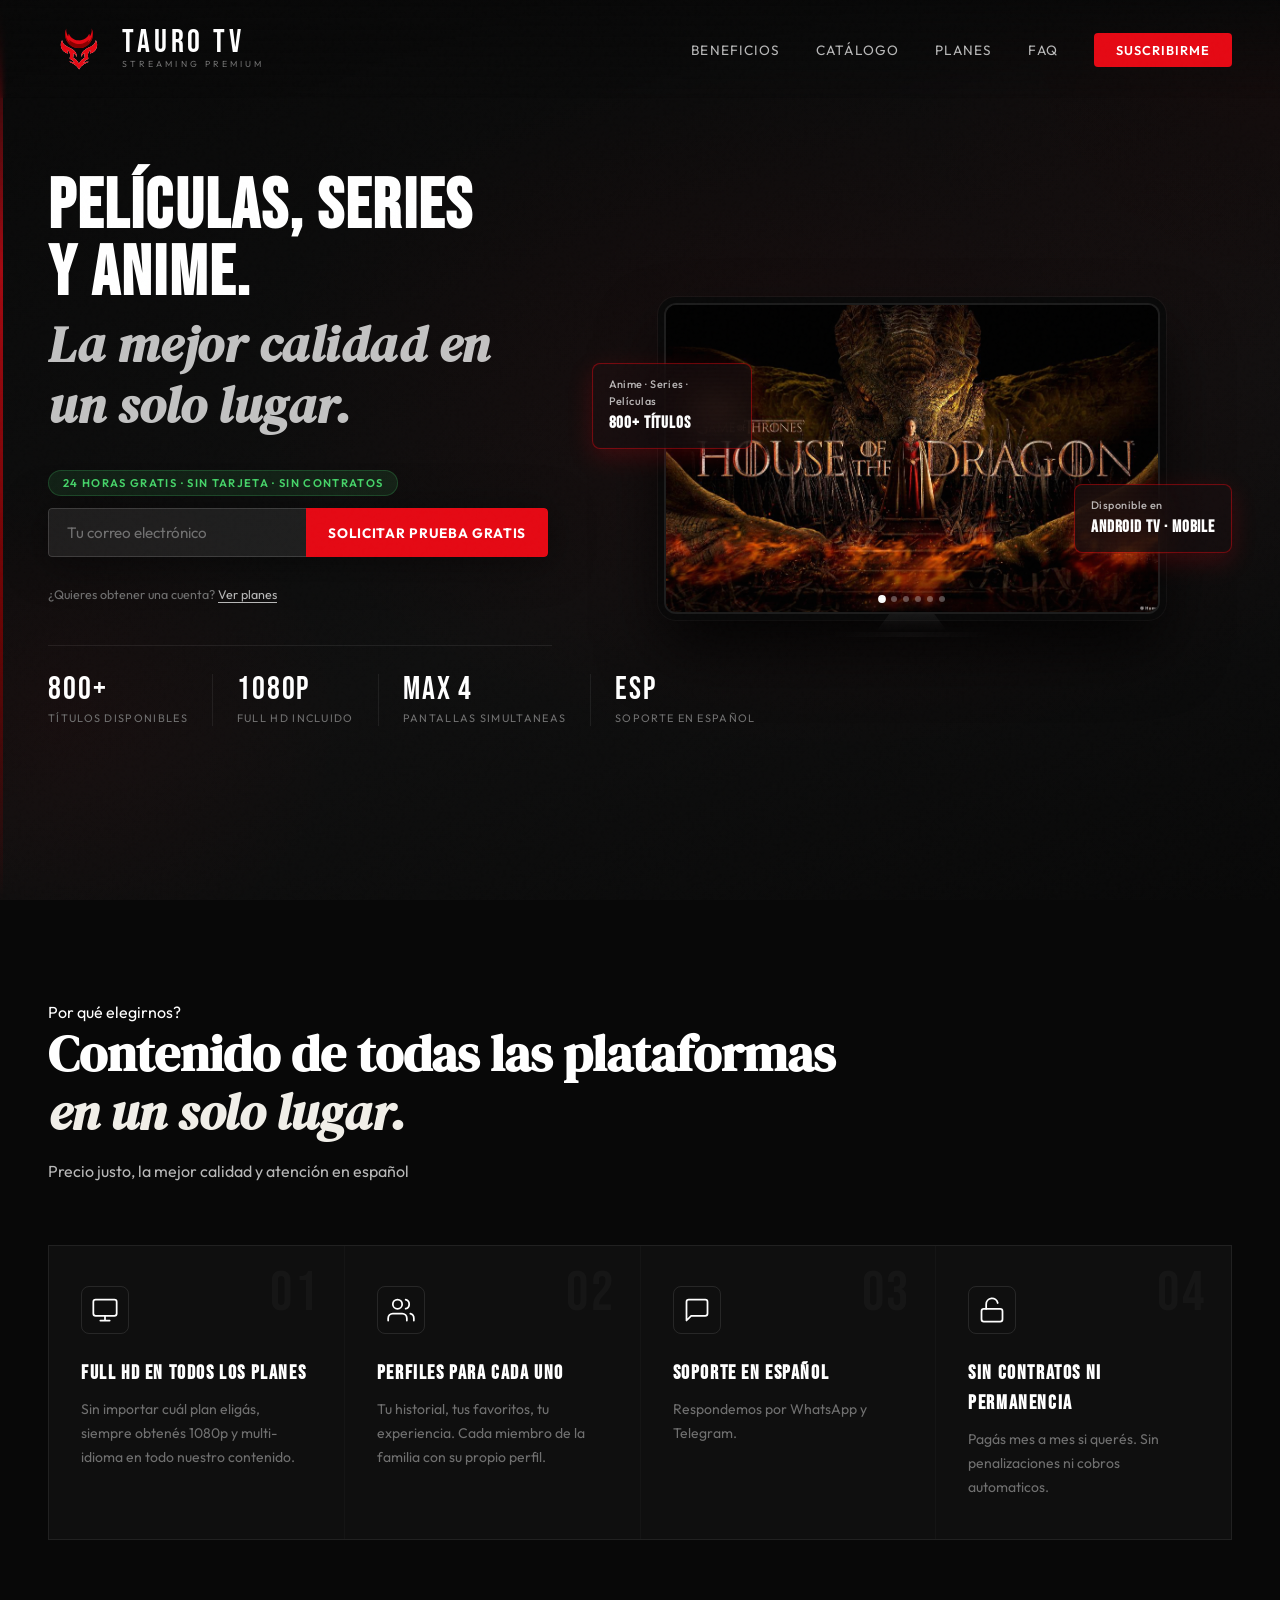
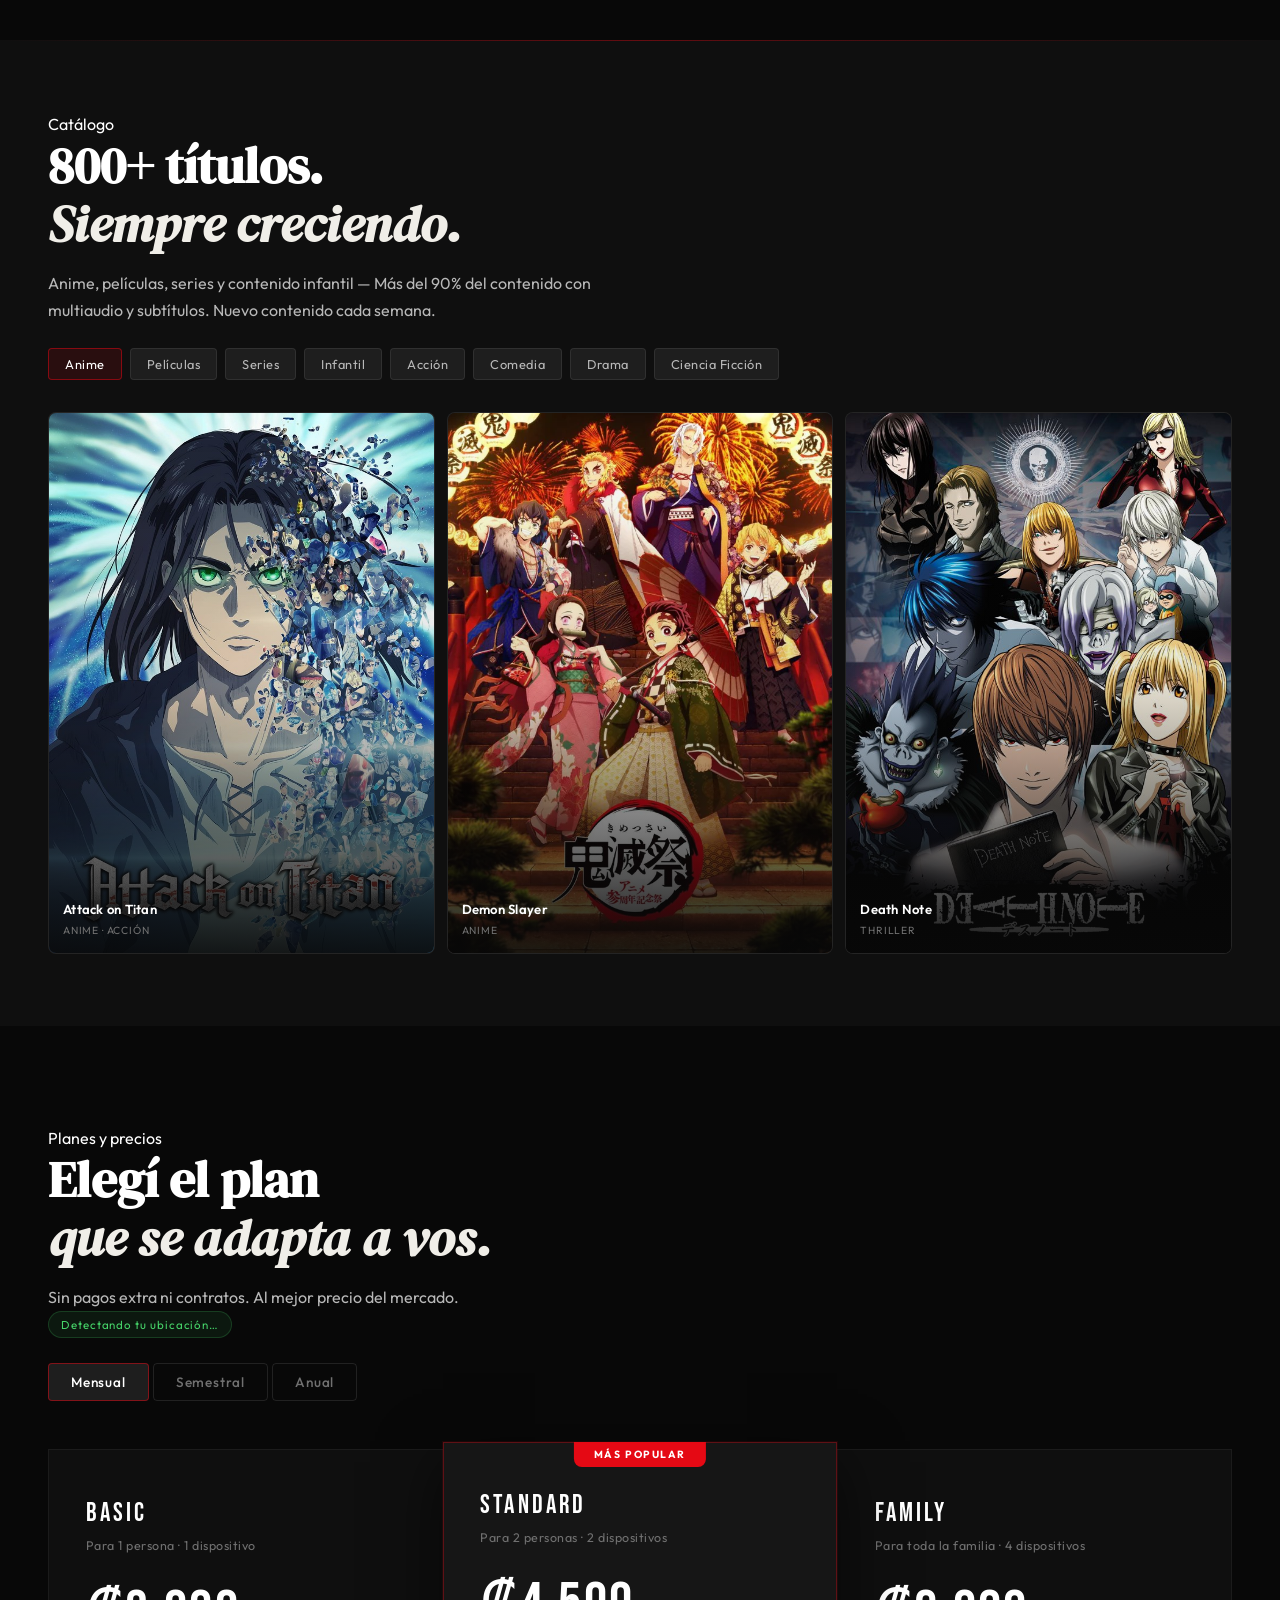
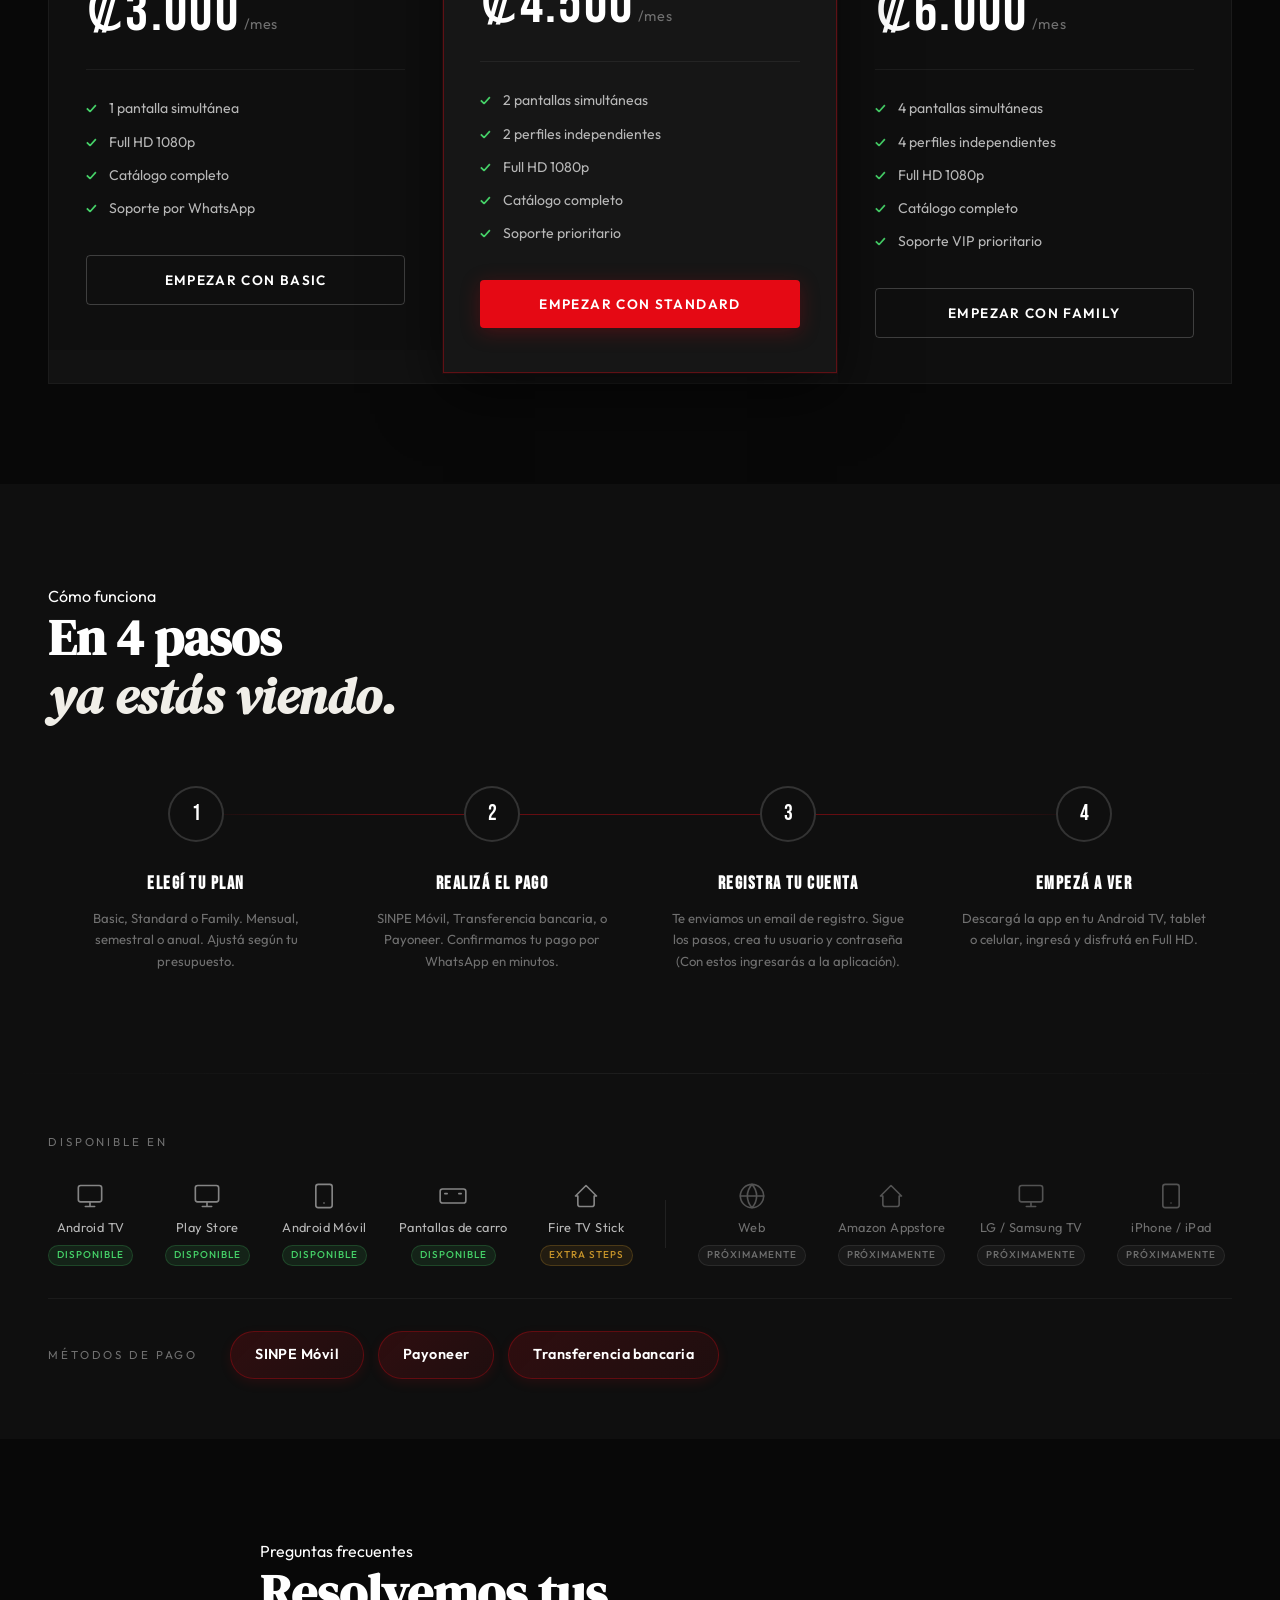
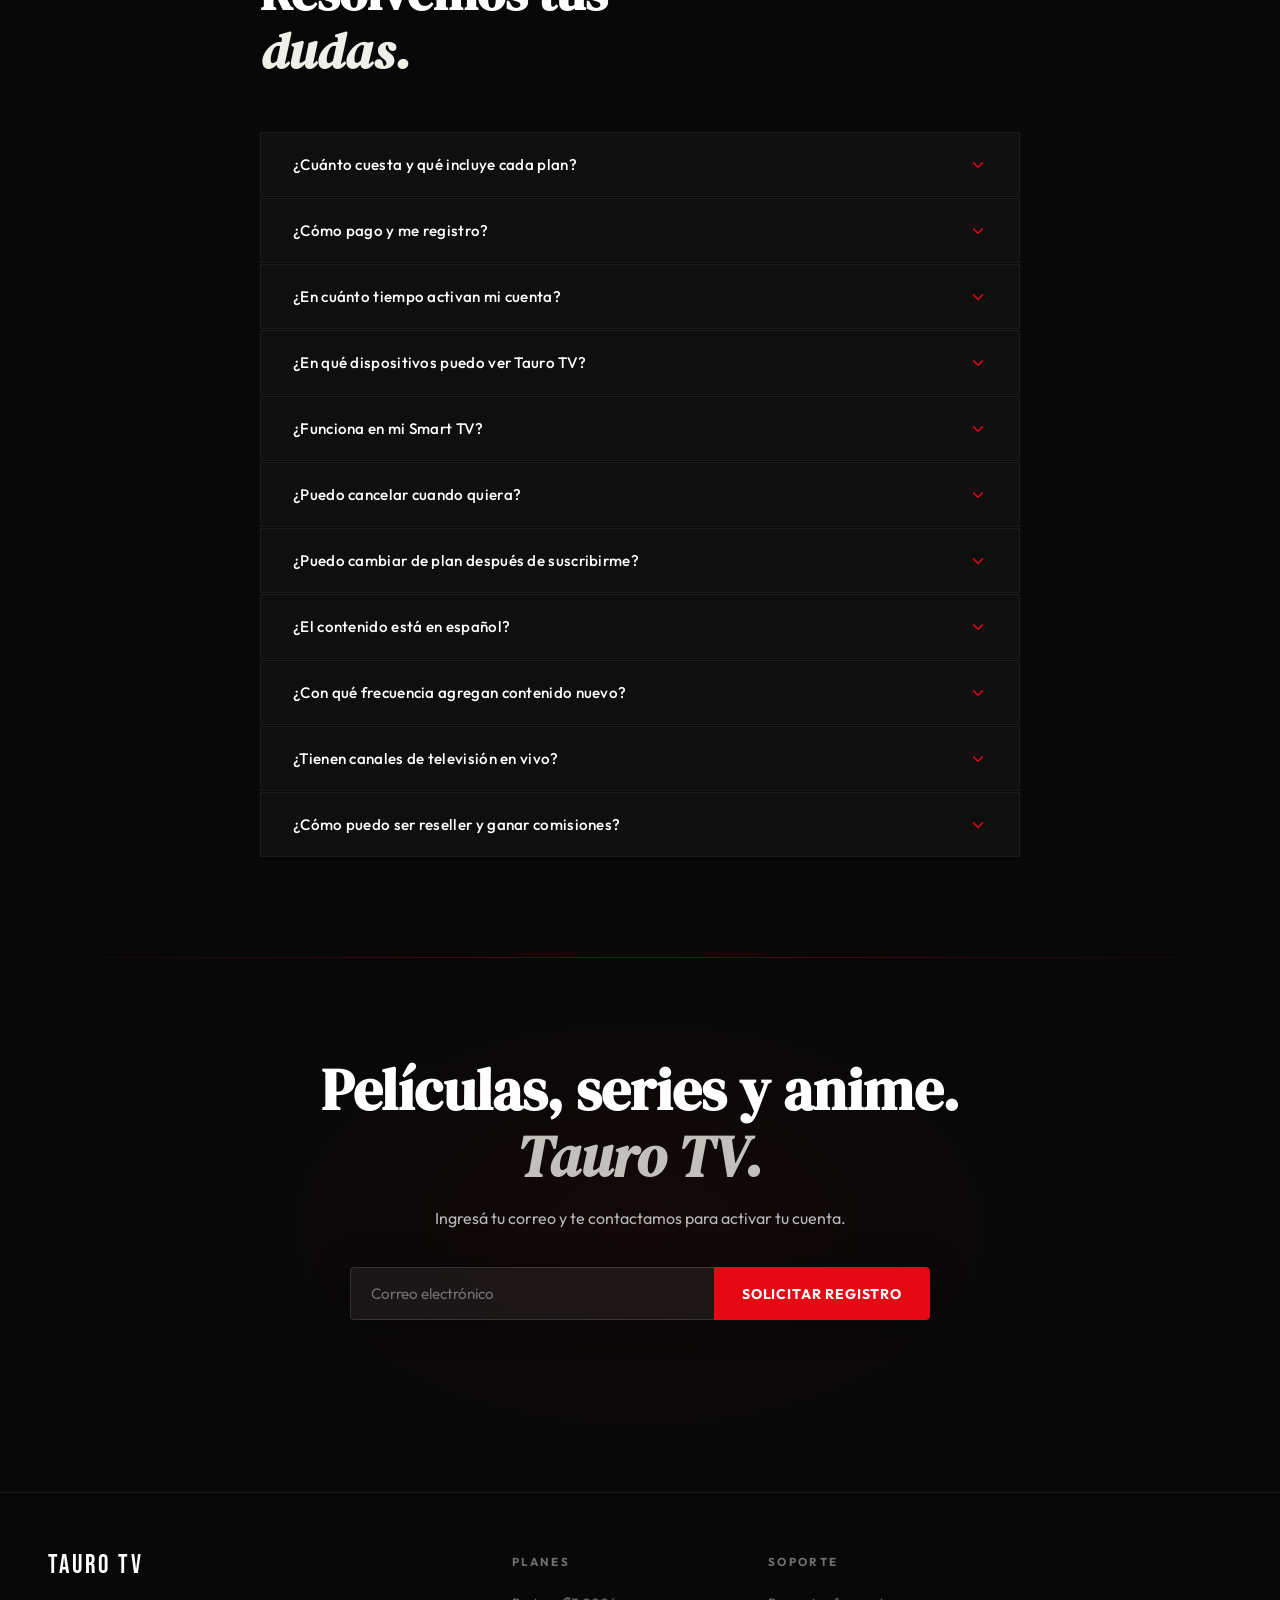
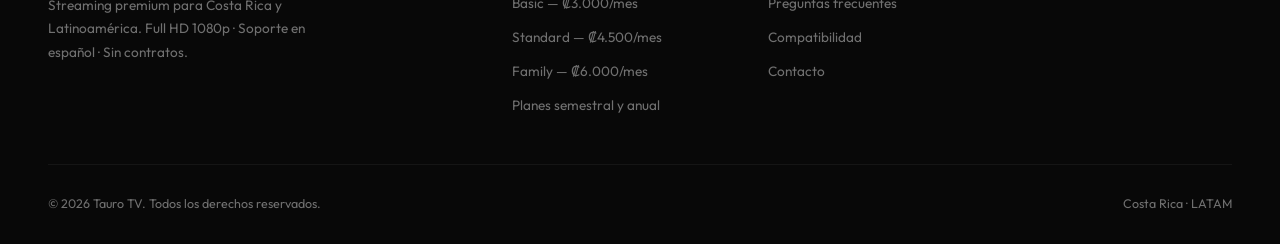
==== index.html @ 978e1aea "Add files via upload first version of taurop tv" ====
<!DOCTYPE html>
<html lang="es-CR">
<head>
  <meta charset="UTF-8">
  <meta name="viewport" content="width=device-width, initial-scale=1.0">
  <title>Tauro TV — Streaming Premium en Español | Películas, Series y Anime en Costa Rica</title>

  <!-- SEO Meta Tags -->
  <meta name="description" content="Tauro TV: Plataforma de streaming premium en Costa Rica. +800 películas, series y anime en Full HD 1080p. Planes desde ₡3.000/mes. Prueba gratis 24 horas. Sin contratos. Soporte en español.">
  <meta name="keywords" content="streaming Costa Rica, streaming premium, películas online, series online, anime online, streaming español latino, TV online Costa Rica, plataforma streaming, ver películas online, streaming HD, streaming sin contratos, streaming barato Costa Rica, entretenimiento digital">
  <meta name="author" content="Tauro TV">
  <meta name="robots" content="index, follow, max-image-preview:large, max-snippet:-1, max-video-preview:-1">
  <link rel="canonical" href="https://taurotv.com/">
  
  <!-- Geo Targeting -->
  <meta name="geo.region" content="CR">
  <meta name="geo.placename" content="Costa Rica">
  
  <!-- Open Graph / Facebook -->
  <meta property="og:type" content="website">
  <meta property="og:url" content="https://taurotv.com/">
  <meta property="og:title" content="Tauro TV — Streaming Premium | Películas, Series y Anime">
  <meta property="og:description" content="+800 títulos en Full HD 1080p. Planes desde ₡3.000/mes. Prueba gratis 24 horas. Disponible en Android TV, móvil y más. Soporte en español.">
  <meta property="og:image" content="https://taurotv.com/images/og.jpg">
  <meta property="og:image:width" content="1200">
  <meta property="og:image:height" content="630">
  <meta property="og:locale" content="es_CR">
  <meta property="og:site_name" content="Tauro TV">

  <!-- Twitter Card -->
  <meta name="twitter:card" content="summary_large_image">
  <meta name="twitter:url" content="https://taurotv.com/">
  <meta name="twitter:title" content="Tauro TV — Streaming Premium en Costa Rica">
  <meta name="twitter:description" content="+800 películas, series y anime en Full HD. Desde ₡3.000/mes. Prueba gratis 24h.">
  <meta name="twitter:image" content="https://taurotv.com/images/og.jpg">

  <!-- Structured Data / Schema.org -->
  <script type="application/ld+json">
  {
    "@context": "https://schema.org",
    "@type": "WebSite",
    "name": "Tauro TV",
    "url": "https://taurotv.com/",
    "description": "Plataforma de streaming premium en Costa Rica con películas, series y anime en Full HD",
    "potentialAction": {
      "@type": "SearchAction",
      "target": "https://taurotv.com/?s={search_term_string}",
      "query-input": "required name=search_term_string"
    }
  }
  </script>

  <script type="application/ld+json">
  {
    "@context": "https://schema.org",
    "@type": "Organization",
    "name": "Tauro TV",
    "url": "https://taurotv.com/",
    "logo": "https://taurotv.com/images/logo.png",
    "description": "Streaming premium de películas, series y anime para Costa Rica y LATAM",
    "address": {
      "@type": "PostalAddress",
      "addressCountry": "CR",
      "addressRegion": "Costa Rica"
    },
    "areaServed": ["CR", "LATAM"],
    "availableLanguage": ["es"],
    "priceRange": "₡₡"
  }
  </script>

  <script type="application/ld+json">
  {
    "@context": "https://schema.org",
    "@type": "Product",
    "name": "Tauro TV Streaming",
    "description": "Servicio de streaming premium con más de 800 títulos en Full HD 1080p",
    "brand": {
      "@type": "Brand",
      "name": "Tauro TV"
    },
    "offers": [
      {
        "@type": "Offer",
        "name": "Plan Basic",
        "price": "3000",
        "priceCurrency": "CRC",
        "availability": "https://schema.org/InStock",
        "url": "https://taurotv.com/#pricing"
      },
      {
        "@type": "Offer",
        "name": "Plan Standard",
        "price": "4500",
        "priceCurrency": "CRC",
        "availability": "https://schema.org/InStock",
        "url": "https://taurotv.com/#pricing"
      },
      {
        "@type": "Offer",
        "name": "Plan Family",
        "price": "6000",
        "priceCurrency": "CRC",
        "availability": "https://schema.org/InStock",
        "url": "https://taurotv.com/#pricing"
      }
    ],
    "aggregateRating": {
      "@type": "AggregateRating",
      "ratingValue": "4.8",
      "reviewCount": "127"
    }
  }
  </script>

  <!-- PWA / App Meta Tags -->
  <meta name="mobile-web-app-capable" content="yes">
  <meta name="apple-mobile-web-app-capable" content="yes">
  <meta name="apple-mobile-web-app-status-bar-style" content="black-translucent">
  <meta name="apple-mobile-web-app-title" content="Tauro TV">
  <meta name="application-name" content="Tauro TV">
  <meta name="theme-color" content="#E50914">
  <meta name="msapplication-TileColor" content="#E50914">

  <!-- Favicon / Icono del navegador -->
  <link rel="icon" type="image/svg+xml" href="images/logo/logo.svg">
  <link rel="apple-touch-icon" href="images/logo/logo.svg">
  
  <!-- Preconnect para performance -->
  <link rel="preconnect" href="https://fonts.googleapis.com">
  <link rel="preconnect" href="https://fonts.gstatic.com" crossorigin>
  
  <!-- DNS Prefetch -->
  <link rel="dns-prefetch" href="https://fonts.googleapis.com">

  <!-- Fuentes -->
  <link href="https://fonts.googleapis.com/css2?family=Bebas+Neue&family=Outfit:wght@300;400;500;600;700&family=DM+Serif+Display:ital@0;1&display=swap" rel="stylesheet">

  <!-- CSS -->
  <link rel="stylesheet" href="css/variables.css">
  <link rel="stylesheet" href="css/base.css">
  <link rel="stylesheet" href="css/nav.css">
  <link rel="stylesheet" href="css/hero.css">
  <link rel="stylesheet" href="css/sections.css">
  <link rel="stylesheet" href="css/pricing.css">
  <link rel="stylesheet" href="css/footer.css">
  <link rel="stylesheet" href="css/responsive.css">
</head>
<body>

<!-- ══════════════════════════════════════════════════════════
     NAV
═══════════════════════════════════════════════════════════ -->
<nav aria-label="Navegación principal">
  <a href="#" class="logo" aria-label="Tauro TV — inicio">
    <div class="logo-bull" aria-hidden="true">
      <img src="images/logo/logo.svg" alt="Tauro TV Logo" style="width: 100%; height: 100%; object-fit: contain;">
    </div>
    <div>
      <div class="logo-text">Tauro TV</div>
      <div class="logo-sub">Streaming Premium</div>
    </div>
  </a>

  <ul class="nav-links" role="list">
    <li><a href="#features">Beneficios</a></li>
    <li><a href="#catalog">Catálogo</a></li>
    <li><a href="#pricing">Planes</a></li>
    <li><a href="#faq">FAQ</a></li>
    <li><a href="#pricing" class="nav-cta">Suscribirme</a></li>
  </ul>

  <button class="nav-hamburger" aria-label="Abrir menú" aria-expanded="false" aria-controls="nav-mobile">
    <span></span><span></span><span></span>
  </button>
</nav>

<!-- Menú móvil overlay -->
<nav class="nav-mobile" id="nav-mobile" aria-label="Menú móvil">
  <a href="#features">Beneficios</a>
  <a href="#catalog">Catálogo</a>
  <a href="#pricing">Planes</a>
  <a href="#faq">FAQ</a>
  <a href="#pricing" class="nav-cta-mobile">Suscribirme</a>
</nav>

<!-- ══════════════════════════════════════════════════════════
     HERO
═══════════════════════════════════════════════════════════ -->
<section class="hero" aria-labelledby="hero-heading">
  <div class="hero-bg" id="hero-bg" aria-hidden="true"></div>

  <div class="hero-content">

    <h1 id="hero-heading">
      Películas, series<br>
      y anime.
      <span>La mejor calidad en un solo lugar.</span>
    </h1>

    <!-- Formulario hero estilo Disney+ — captura email antes del scroll -->
    <form class="hero-form" id="hero-form" novalidate aria-label="Solicitar prueba gratuita">
      <div class="hero-form-trial">24 horas gratis · Sin tarjeta · Sin Contratos</div>
      <div class="hero-form-row">
        <input
          type="email"
          id="hero-email"
          name="email"
          class="hero-input"
          placeholder="Tu correo electrónico"
          autocomplete="email"
          required
          aria-required="true"
          aria-label="Correo electrónico"
          aria-describedby="hero-email-error"
        >
        <button type="submit" class="hero-submit">
          Solicitar Prueba Gratis
        </button>
      </div>
      <p class="hero-form-error" id="hero-email-error" role="alert" aria-live="polite"></p>
      <p class="hero-form-note">
        ¿Quieres obtener una cuenta? <a href="#pricing" class="hero-form-link">Ver planes</a>
      </p>
    </form>

    <!-- Stats: 4 en una sola fila usando grid -->
    <div class="hero-stats" aria-label="Estadísticas del servicio">
      <div class="stat-item">
        <div class="stat-number">800+</div>
        <div class="stat-label">Títulos disponibles</div>
      </div>
      <div class="stat-item">
        <div class="stat-number">1080p</div>
        <div class="stat-label">Full HD incluido</div>
      </div>
      <div class="stat-item">
        <div class="stat-number">Max 4</div>
        <div class="stat-label">Pantallas simultaneas</div>
      </div>
      <div class="stat-item">
        <div class="stat-number">ESP</div>
        <div class="stat-label">Soporte en español</div>
      </div>
    </div>
  </div>

  <!-- ── TV Mockup con slider de imágenes ── -->
  <!--
    Imágenes del slider: colocá las imágenes en /images/slider/
    y actualizá el array CONFIG.slider en config.js
    Tamaño recomendado: 1280×800px · WebP · < 150KB cada una
  -->
  <div class="hero-visual" aria-hidden="true">
    <div class="tv-mockup">

      <div class="tv-frame">
        <!-- Pantalla del TV con slider -->
        <div class="tv-screen" id="tv-screen">

          <!-- Slides — se muestran/ocultan por JS -->
          <div class="tv-slider" id="tv-slider">
            <!-- Slide placeholder (cuando no hay imágenes configuradas) -->
            <div class="tv-slide tv-slide-placeholder active">
              <div class="screen-content">
                <div class="screen-logo">⚡ TAURO TV</div>
                <div class="screen-tagline">Streaming sin límites</div>
              </div>
            </div>
            <!-- Los slides con imágenes se inyectan por JS desde config.js -->
          </div>

          <!-- Puntitos de navegación del slider -->
          <div class="tv-dots" id="tv-dots" aria-label="Navegación del slider"></div>

        </div>

        <!-- Base del TV -->
        <div class="tv-stand" aria-hidden="true"></div>
        <div class="tv-base" aria-hidden="true"></div>
      </div>

      <!-- Floating cards — dentro del frame para no salirse -->
      <div class="floating-card float-card-1">
        <div class="card-text">Anime · Series · Películas</div>
        <div class="card-value">800+ Títulos</div>
      </div>
      <div class="floating-card float-card-2">
        <div class="card-text">Disponible en</div>
        <div class="card-value">Android TV · Mobile</div>
      </div>

    </div>
  </div>
</section>

<!-- ══════════════════════════════════════════════════════════
     FEATURES — 4 razones reales, sin redundancia
     (dispositivos y pagos tienen sus propias secciones
      más abajo, no se repiten acá)
═══════════════════════════════════════════════════════════ -->
<section class="section" id="features" aria-labelledby="features-heading">
  <div class="section-label" aria-hidden="true">Por qué elegirnos?</div>
  <h2 class="section-title" id="features-heading">Contenido de todas las plataformas<br><em>en un solo lugar.</em></h2>
  <p class="section-subtitle">
    Precio justo, la mejor calidad y atención en español
  </p>

  <div class="features-grid reveal">
    <article class="feature-card">
      <span class="feature-number" aria-hidden="true">01</span>
      <div class="feature-icon-wrap" aria-hidden="true">
        <!-- SVG: pantalla/calidad -->
        <svg width="28" height="28" viewBox="0 0 24 24" fill="none" stroke="currentColor" stroke-width="1.5" stroke-linecap="round" stroke-linejoin="round"><rect x="2" y="3" width="20" height="14" rx="2"/><path d="M8 21h8M12 17v4"/></svg>
      </div>
      <h3 class="feature-name">Full HD en todos los planes</h3>
      <p class="feature-desc">Sin importar cuál plan eligás, siempre obtenés 1080p y multi-idioma en todo nuestro contenido.</p>
    </article>

    <article class="feature-card">
      <span class="feature-number" aria-hidden="true">02</span>
      <div class="feature-icon-wrap" aria-hidden="true">
        <!-- SVG: perfiles / familia -->
        <svg width="28" height="28" viewBox="0 0 24 24" fill="none" stroke="currentColor" stroke-width="1.5" stroke-linecap="round" stroke-linejoin="round"><path d="M17 21v-2a4 4 0 0 0-4-4H5a4 4 0 0 0-4 4v2"/><circle cx="9" cy="7" r="4"/><path d="M23 21v-2a4 4 0 0 0-3-3.87M16 3.13a4 4 0 0 1 0 7.75"/></svg>
      </div>
      <h3 class="feature-name">Perfiles para cada uno</h3>
      <p class="feature-desc">Tu historial, tus favoritos, tu experiencia. Cada miembro de la familia con su propio perfil.</p>
    </article>

    <article class="feature-card">
      <span class="feature-number" aria-hidden="true">03</span>
      <div class="feature-icon-wrap" aria-hidden="true">
        <!-- SVG: soporte / chat -->
        <svg width="28" height="28" viewBox="0 0 24 24" fill="none" stroke="currentColor" stroke-width="1.5" stroke-linecap="round" stroke-linejoin="round"><path d="M21 15a2 2 0 0 1-2 2H7l-4 4V5a2 2 0 0 1 2-2h14a2 2 0 0 1 2 2z"/></svg>
      </div>
      <h3 class="feature-name">Soporte en español</h3>
      <p class="feature-desc">Respondemos por WhatsApp y Telegram.</p>
    </article>

    <article class="feature-card">
      <span class="feature-number" aria-hidden="true">04</span>
      <div class="feature-icon-wrap" aria-hidden="true">
        <!-- SVG: sin contrato / candado abierto -->
        <svg width="28" height="28" viewBox="0 0 24 24" fill="none" stroke="currentColor" stroke-width="1.5" stroke-linecap="round" stroke-linejoin="round"><rect x="3" y="11" width="18" height="11" rx="2" ry="2"/><path d="M7 11V7a5 5 0 0 1 9.9-1"/></svg>
      </div>
      <h3 class="feature-name">Sin contratos ni permanencia</h3>
      <p class="feature-desc">Pagás mes a mes si querés. Sin penalizaciones ni cobros automaticos.</p>
    </article>
  </div>
</section>

<!-- ══════════════════════════════════════════════════════════
     CATÁLOGO
═══════════════════════════════════════════════════════════ -->
<section class="section content-section" id="catalog" aria-labelledby="catalog-heading">
  <div class="catalog-header reveal">
    <div class="section-label" aria-hidden="true">Catálogo</div>
    <h2 class="section-title" id="catalog-heading">800+ títulos.<br><em>Siempre creciendo.</em></h2>
    <p class="section-subtitle">
      Anime, películas, series y contenido infantil —
      Más del 90% del contenido con multiaudio y subtítulos. Nuevo contenido cada semana.
    </p>
  </div>

  <!-- Botones de categoría — cada uno cambia las 3 imágenes -->
  <div class="catalog-tags reveal" aria-label="Filtrar por categoría">
    <button class="category-tag active" data-category="anime">Anime</button>
    <button class="category-tag" data-category="peliculas">Películas</button>
    <button class="category-tag" data-category="series">Series</button>
    <button class="category-tag" data-category="infantil">Infantil</button>
    <button class="category-tag" data-category="accion">Acción</button>
    <button class="category-tag" data-category="comedia">Comedia</button>
    <button class="category-tag" data-category="drama">Drama</button>
    <button class="category-tag" data-category="cienciaficcion">Ciencia Ficción</button>
  </div>

  <!-- 3 Cards de poster — se actualizan por JS al cambiar categoría -->
  <div class="catalog-grid reveal" id="catalog-grid">
    <div class="catalog-card" id="catalog-card-0">
      <div class="catalog-card-inner">
        <div class="catalog-card-title">Attack on Titan</div>
        <div class="catalog-card-genre">Anime · Acción</div>
      </div>
    </div>
    <div class="catalog-card" id="catalog-card-1">
      <div class="catalog-card-inner">
        <div class="catalog-card-title">Demon Slayer</div>
        <div class="catalog-card-genre">Anime</div>
      </div>
    </div>
    <div class="catalog-card" id="catalog-card-2">
      <div class="catalog-card-inner">
        <div class="catalog-card-title">Death Note</div>
        <div class="catalog-card-genre">Thriller</div>
      </div>
    </div>
  </div>
</section>

<!-- ══════════════════════════════════════════════════════════
     PRICING
═══════════════════════════════════════════════════════════ -->
<section class="section pricing-section" id="pricing" aria-labelledby="pricing-heading">
  <div class="section-label" aria-hidden="true">Planes y precios</div>
  <h2 class="section-title" id="pricing-heading">Elegí el plan<br><em>que se adapta a vos.</em></h2>
  <p class="section-subtitle">Sin pagos extra ni contratos. Al mejor precio del mercado.</p>

  <!-- Badge de divisa detectada por IP (oculto hasta que JS lo active) -->
  <div class="currency-detect-wrap">
    <span class="currency-badge" id="currency-badge" style="display:none;" aria-live="polite"></span>
  </div>

  <!-- Tabs de facturación: Mensual / Semestral / Anual -->
  <div class="billing-tabs" role="tablist" aria-label="Frecuencia de facturación">
    <button class="billing-tab active" role="tab" data-mode="monthly"
            aria-selected="true" tabindex="0">
      Mensual
    </button>
    <button class="billing-tab" role="tab" data-mode="semiannual"
            aria-selected="false" tabindex="-1">
      Semestral
    </button>
    <button class="billing-tab" role="tab" data-mode="annual"
            aria-selected="false" tabindex="-1">
      Anual
    </button>
  </div>

  <div class="pricing-cards reveal">

    <!-- BASIC -->
    <div class="price-card">
      <div class="plan-name">Basic</div>
      <div class="plan-desc">Para 1 persona · 1 dispositivo</div>
      <div class="price-display">
        <div class="price-row">
          <span class="price-amount" id="price-basic">$5.99</span>
          <span class="price-period" id="period-basic">/mo</span>
        </div>
        <div class="price-alt" id="alt-basic"></div>
      </div>
      <div class="plan-divider"></div>
      <ul class="plan-features">
        <li>1 pantalla simultánea</li>
        <li>Full HD 1080p</li>
        <li>Catálogo completo</li>
        <li>Soporte por WhatsApp</li>
      </ul>
      <a href="#contacto" class="plan-btn plan-btn-outline" data-plan="basic">Empezar con Basic</a>
    </div>

    <!-- STANDARD (destacado) -->
    <div class="price-card featured">
      <div class="featured-badge">Más Popular</div>
      <div class="plan-name">Standard</div>
      <div class="plan-desc">Para 2 personas · 2 dispositivos</div>
      <div class="price-display">
        <div class="price-row">
          <span class="price-amount" id="price-standard">$8.99</span>
          <span class="price-period" id="period-standard">/mo</span>
        </div>
        <div class="price-alt" id="alt-standard"></div>
      </div>
      <div class="plan-divider"></div>
      <ul class="plan-features">
        <li>2 pantallas simultáneas</li>
        <li>2 perfiles independientes</li>
        <li>Full HD 1080p</li>
        <li>Catálogo completo</li>
        <li>Soporte prioritario</li>
      </ul>
      <a href="#contacto" class="plan-btn plan-btn-solid" data-plan="standard">Empezar con Standard</a>
    </div>

    <!-- FAMILY -->
    <div class="price-card">
      <div class="plan-name">Family</div>
      <div class="plan-desc">Para toda la familia · 4 dispositivos</div>
      <div class="price-display">
        <div class="price-row">
          <span class="price-amount" id="price-family">$11.99</span>
          <span class="price-period" id="period-family">/mo</span>
        </div>
        <div class="price-alt" id="alt-family"></div>
      </div>
      <div class="plan-divider"></div>
      <ul class="plan-features">
        <li>4 pantallas simultáneas</li>
        <li>4 perfiles independientes</li>
        <li>Full HD 1080p</li>
        <li>Catálogo completo</li>
        <li>Soporte VIP prioritario</li>
      </ul>
      <a href="#contacto" class="plan-btn plan-btn-outline" data-plan="family">Empezar con Family</a>
    </div>

  </div>
</section>

<!-- ══════════════════════════════════════════════════════════
     CÓMO FUNCIONA
═══════════════════════════════════════════════════════════ -->
<section class="section steps-section" aria-labelledby="steps-heading">
  <div class="section-label" aria-hidden="true">Cómo funciona</div>
  <h2 class="section-title" id="steps-heading">En 4 pasos<br><em>ya estás viendo.</em></h2>

  <ol class="steps-grid reveal" aria-label="Pasos para comenzar" style="list-style: none;">
    <li class="step">
      <div class="step-number" aria-hidden="true">1</div>
      <h3 class="step-title">Elegí tu plan</h3>
      <p class="step-desc">Basic, Standard o Family. Mensual, semestral o anual. Ajustá según tu presupuesto.</p>
    </li>
    <li class="step">
      <div class="step-number" aria-hidden="true">2</div>
      <h3 class="step-title">Realizá el pago</h3>
      <p class="step-desc">SINPE Móvil, Transferencia bancaria, o Payoneer. Confirmamos tu pago por WhatsApp en minutos.</p>
    </li>
    <li class="step">
      <div class="step-number" aria-hidden="true">3</div>
      <h3 class="step-title">Registra tu cuenta</h3>
      <p class="step-desc">Te enviamos un email de registro. Sigue los pasos, crea tu usuario y contraseña (Con estos ingresarás a la aplicación).</p>
    </li>
    <li class="step">
      <div class="step-number" aria-hidden="true">4</div>
      <h3 class="step-title">Empezá a ver</h3>
      <p class="step-desc">Descargá la app en tu Android TV, tablet o celular, ingresá y disfrutá en Full HD.</p>
    </li>
  </ol>
</section>

<!-- ══════════════════════════════════════════════════════════
     DISPOSITIVOS + PAGOS — fusionados en una sola sección
     compacta de "confianza". No necesitan secciones separadas
     con H2 y 100px de padding cada una.
═══════════════════════════════════════════════════════════ -->
<section class="section trust-section" id="dispositivos" aria-labelledby="trust-heading">
  <h2 class="sr-only" id="trust-heading">Compatibilidad y métodos de pago</h2>

  <!-- Dispositivos -->
  <div class="trust-block reveal">
    <p class="trust-label">Disponible en</p>
    <div class="devices-row" aria-label="Dispositivos compatibles">

      <div class="device-item">
        <svg class="device-svg" viewBox="0 0 24 24" fill="none" stroke="currentColor" stroke-width="1.4" stroke-linecap="round" stroke-linejoin="round" aria-hidden="true"><rect x="2" y="3" width="20" height="14" rx="2"/><path d="M8 21h8M12 17v4"/></svg>
        <span>Android TV</span>
        <span class="device-badge available">Disponible</span>
      </div>

      <div class="device-item">
        <svg class="device-svg" viewBox="0 0 24 24" fill="none" stroke="currentColor" stroke-width="1.4" stroke-linecap="round" stroke-linejoin="round" aria-hidden="true"><rect x="2" y="3" width="20" height="14" rx="2"/><path d="M8 21h8M12 17v4"/></svg>
        <span>Play Store</span>
        <span class="device-badge available">Disponible</span>
      </div>

      <div class="device-item">
        <svg class="device-svg" viewBox="0 0 24 24" fill="none" stroke="currentColor" stroke-width="1.4" stroke-linecap="round" stroke-linejoin="round" aria-hidden="true"><rect x="5" y="2" width="14" height="20" rx="2" ry="2"/><path d="M12 18h.01"/></svg>
        <span>Android Móvil</span>
        <span class="device-badge available">Disponible</span>
      </div>

      <div class="device-item">
        <svg class="device-svg" viewBox="0 0 24 24" fill="none" stroke="currentColor" stroke-width="1.4" stroke-linecap="round" stroke-linejoin="round" aria-hidden="true"><rect x="1" y="6" width="22" height="12" rx="2"/><path d="M5 10h2M17 10h2"/></svg>
        <span>Pantallas de carro</span>
        <span class="device-badge available">Disponible</span>
      </div>

      <div class="device-item">
        <svg class="device-svg" viewBox="0 0 24 24" fill="none" stroke="currentColor" stroke-width="1.4" stroke-linecap="round" stroke-linejoin="round" aria-hidden="true"><path d="M5 12H3l9-9 9 9h-2M5 12v7a2 2 0 0 0 2 2h10a2 2 0 0 0 2-2v-7"/></svg>
        <span>Fire TV Stick</span>
        <span class="device-badge extra">Extra steps</span>
      </div>

      <div class="device-item device-item--divider" aria-hidden="true"></div>

      <div class="device-item device-item--soon">
        <svg class="device-svg" viewBox="0 0 24 24" fill="none" stroke="currentColor" stroke-width="1.4" stroke-linecap="round" stroke-linejoin="round" aria-hidden="true"><circle cx="12" cy="12" r="10"/><path d="M2 12h20M12 2a15.3 15.3 0 0 1 4 10 15.3 15.3 0 0 1-4 10 15.3 15.3 0 0 1-4-10 15.3 15.3 0 0 1 4-10z"/></svg>
        <span>Web</span>
        <span class="device-badge coming">Próximamente</span>
      </div>

      <div class="device-item device-item--soon">
        <svg class="device-svg" viewBox="0 0 24 24" fill="none" stroke="currentColor" stroke-width="1.4" stroke-linecap="round" stroke-linejoin="round" aria-hidden="true"><path d="M5 12H3l9-9 9 9h-2M5 12v7a2 2 0 0 0 2 2h10a2 2 0 0 0 2-2v-7"/></svg>
        <span>Amazon Appstore</span>
        <span class="device-badge coming">Próximamente</span>
      </div>

      <div class="device-item device-item--soon">
        <svg class="device-svg" viewBox="0 0 24 24" fill="none" stroke="currentColor" stroke-width="1.4" stroke-linecap="round" stroke-linejoin="round" aria-hidden="true"><rect x="2" y="3" width="20" height="14" rx="2"/><path d="M8 21h8M12 17v4"/></svg>
        <span>LG / Samsung TV</span>
        <span class="device-badge coming">Próximamente</span>
      </div>

      <div class="device-item device-item--soon">
        <svg class="device-svg" viewBox="0 0 24 24" fill="none" stroke="currentColor" stroke-width="1.4" stroke-linecap="round" stroke-linejoin="round" aria-hidden="true"><rect x="5" y="2" width="14" height="20" rx="2" ry="2"/><path d="M12 18h.01"/></svg>
        <span>iPhone / iPad</span>
        <span class="device-badge coming">Próximamente</span>
      </div>

    </div>
  </div>

  <div class="trust-divider" aria-hidden="true"></div>

  <!-- Métodos de pago -->
  <div class="trust-block reveal">
    <p class="trust-label">Métodos de pago</p>
    <div class="payments-row" aria-label="Métodos de pago aceptados">
      <span class="payment-pill">SINPE Móvil</span>
      <span class="payment-pill">Payoneer</span>
      <span class="payment-pill">Transferencia bancaria</span>
    </div>
  </div>

</section>

<!-- ══════════════════════════════════════════════════════════
     FAQ
═══════════════════════════════════════════════════════════ -->
<section class="section faq-section" id="faq" aria-labelledby="faq-heading">
  <div class="faq-inner">
    <div class="section-label" aria-hidden="true">Preguntas frecuentes</div>
    <h2 class="section-title" id="faq-heading">Resolvemos tus<br><em>dudas.</em></h2>

    <div class="faq-list reveal">
      <!-- 1. Precios y planes (MÁS IMPORTANTE) -->
      <div class="faq-item">
        <button class="faq-question" aria-expanded="false">
          ¿Cuánto cuesta y qué incluye cada plan?
          <svg class="faq-arrow" viewBox="0 0 24 24" fill="none" stroke="currentColor" stroke-width="2" stroke-linecap="round" stroke-linejoin="round" aria-hidden="true"><polyline points="6 9 12 15 18 9"/></svg>
        </button>
        <div class="faq-answer" role="region">
          <div class="faq-answer-inner">
            Basic (₡3.000/mes): 1 pantalla, ideal para vos solo.
            <br>Standard (₡4.500/mes): 2 pantallas simultáneas, perfecto para compartir con alguien.
            <br>Family (₡6.000/mes): 4 pantallas, para toda la familia.
            <br><br>
            Todos los planes incluyen Full HD 1080p y el catálogo completo.
            <br><br>
            También disponés de planes semestral (paga 5 meses y recibe 6) y anual (paga 10 meses y recibe 12).
          </div>
        </div>
      </div>

      <!-- 2. Cómo pagar y registrarse -->
      <div class="faq-item">
        <button class="faq-question" aria-expanded="false">
          ¿Cómo pago y me registro?
          <svg class="faq-arrow" viewBox="0 0 24 24" fill="none" stroke="currentColor" stroke-width="2" stroke-linecap="round" stroke-linejoin="round" aria-hidden="true"><polyline points="6 9 12 15 18 9"/></svg>
        </button>
        <div class="faq-answer" role="region">
          <div class="faq-answer-inner">
            <strong>Métodos de pago aceptados:</strong>
            <br>• SINPE Móvil
            <br>• Payoneer
            <br>• Transferencia bancaria
            <br><br>
            <strong>Paso a paso:</strong>
            <br><br>
            1️⃣ <strong>Elegí tu plan</strong> y contactanos por WhatsApp
            <br><br>
            2️⃣ <strong>Realizá el pago</strong> con el método que prefieras
            <br><br>
            3️⃣ <strong>Verificación</strong>: Una vez que confirmemos tu pago, te enviaremos a tu correo electrónico tus datos de acceso (usuario y contraseña). <strong>¡No los olvides!</strong> Los vas a necesitar para entrar a la aplicación.
            <br><br>
            4️⃣ <strong>Descarga la app</strong>: En el mismo correo te enviamos el link para descargar desde Play Store. Si no lo recibís o necesitás el APK directo, solicitalo a tu reseller.
            <br><br>
            5️⃣ <strong>Ingresá</strong> con tu usuario y contraseña, ¡y listo! Ya podés disfrutar.
          </div>
        </div>
      </div>

      <!-- 3. Tiempo de activación -->
      <div class="faq-item">
        <button class="faq-question" aria-expanded="false">
          ¿En cuánto tiempo activan mi cuenta?
          <svg class="faq-arrow" viewBox="0 0 24 24" fill="none" stroke="currentColor" stroke-width="2" stroke-linecap="round" stroke-linejoin="round" aria-hidden="true"><polyline points="6 9 12 15 18 9"/></svg>
        </button>
        <div class="faq-answer" role="region">
          <div class="faq-answer-inner">
            En menos de 30 minutos después de confirmar tu pago. En horario de soporte (8am–10pm) normalmente es inmediato.
          </div>
        </div>
      </div>

      <!-- 4. Dispositivos compatibles -->
      <div class="faq-item">
        <button class="faq-question" aria-expanded="false">
          ¿En qué dispositivos puedo ver Tauro TV?
          <svg class="faq-arrow" viewBox="0 0 24 24" fill="none" stroke="currentColor" stroke-width="2" stroke-linecap="round" stroke-linejoin="round" aria-hidden="true"><polyline points="6 9 12 15 18 9"/></svg>
        </button>
        <div class="faq-answer" role="region">
          <div class="faq-answer-inner">
            <strong>Disponible ahora:</strong>
            <br>• Android TV (Xiaomi, TCL, Sony, etc.)
            <br>• Celulares y tablets Android (via Play Store)
            <br>• Pantallas de carro con Android
            <br>• Fire TV Stick (con pasos adicionales)
            <br><br>
            <strong>Próximamente:</strong>
            <br>• Versión web (cualquier navegador)
            <br>• Amazon Appstore (Fire TV nativo)
            <br>• Smart TVs LG y Samsung
            <br>• iPhone y iPad
            <br><br>
            Si tu TV no tiene Android integrado, podés usar un Android TV Box económico como el Xiaomi Mi Box.
          </div>
        </div>
      </div>

      <!-- 5. Funciona en Smart TV -->
      <div class="faq-item">
        <button class="faq-question" aria-expanded="false">
          ¿Funciona en mi Smart TV?
          <svg class="faq-arrow" viewBox="0 0 24 24" fill="none" stroke="currentColor" stroke-width="2" stroke-linecap="round" stroke-linejoin="round" aria-hidden="true"><polyline points="6 9 12 15 18 9"/></svg>
        </button>
        <div class="faq-answer" role="region">
          <div class="faq-answer-inner">
            Sí. Si tu TV tiene Android TV integrado (Xiaomi, TCL, Sony con Android TV, etc.) o un Android TV Box (Xiaomi Mi Box, etc.), podés descargar la app desde Play Store — te indicamos los pasos después del registro.
            <br><br>
            Si tu dispositivo Android no tiene Play Store, también podés instalar la app con unos pasos extra que te compartimos.
            <br><br>
            Para Fire TV Stick, la app se puede instalar con pasos adicionales. Próximamente estará disponible directamente en la tienda de Amazon.
            <br><br>
            Si tu TV es Samsung o LG con su propio sistema, necesitás un Android TV Box externo — son económicos y fáciles de configurar.
            <br><br>
            También estamos trabajando en versión web, Roku, Chromecast y otras plataformas.
          </div>
        </div>
      </div>

      <!-- 6. Cancelación -->
      <div class="faq-item">
        <button class="faq-question" aria-expanded="false">
          ¿Puedo cancelar cuando quiera?
          <svg class="faq-arrow" viewBox="0 0 24 24" fill="none" stroke="currentColor" stroke-width="2" stroke-linecap="round" stroke-linejoin="round" aria-hidden="true"><polyline points="6 9 12 15 18 9"/></svg>
        </button>
        <div class="faq-answer" role="region">
          <div class="faq-answer-inner">
            Sí. Sin contratos, sin permanencia mínima. Para cancelar solo mandanos un mensaje por WhatsApp — sin llamadas, sin trámites, sin penalizaciones.
          </div>
        </div>
      </div>

      <!-- 7. Cambiar de plan -->
      <div class="faq-item">
        <button class="faq-question" aria-expanded="false">
          ¿Puedo cambiar de plan después de suscribirme?
          <svg class="faq-arrow" viewBox="0 0 24 24" fill="none" stroke="currentColor" stroke-width="2" stroke-linecap="round" stroke-linejoin="round" aria-hidden="true"><polyline points="6 9 12 15 18 9"/></svg>
        </button>
        <div class="faq-answer" role="region">
          <div class="faq-answer-inner">
            Sí. Podés subir de plan en cualquier momento y el cambio es inmediato. Para bajar de plan, aplica al inicio del siguiente período. Lo que ya pagaste nunca se pierde.
          </div>
        </div>
      </div>

      <!-- 8. Idiomas -->
      <div class="faq-item">
        <button class="faq-question" aria-expanded="false">
          ¿El contenido está en español?
          <svg class="faq-arrow" viewBox="0 0 24 24" fill="none" stroke="currentColor" stroke-width="2" stroke-linecap="round" stroke-linejoin="round" aria-hidden="true"><polyline points="6 9 12 15 18 9"/></svg>
        </button>
        <div class="faq-answer" role="region">
          <div class="faq-answer-inner">
            Sí, todo el catálogo está en español latino por defecto. Esto incluye películas, series, anime y contenido infantil.
            <br><br>
            Desde los ajustes (Settings) de tu perfil, podés cambiar el idioma y los subtítulos por defecto para que se apliquen automáticamente a todo el contenido que veas.
            <br><br>
            También podés cambiar el idioma y los subtítulos en tiempo real mientras estás viendo algo, sin necesidad de pausar o reiniciar el contenido.
          </div>
        </div>
      </div>

      <!-- 9. Contenido nuevo -->
      <div class="faq-item">
        <button class="faq-question" aria-expanded="false">
          ¿Con qué frecuencia agregan contenido nuevo?
          <svg class="faq-arrow" viewBox="0 0 24 24" fill="none" stroke="currentColor" stroke-width="2" stroke-linecap="round" stroke-linejoin="round" aria-hidden="true"><polyline points="6 9 12 15 18 9"/></svg>
        </button>
        <div class="faq-answer" role="region">
          <div class="faq-answer-inner">
            El catálogo se actualiza constantemente con nuevo contenido cada semana. Agregamos películas, series y anime recientes para que siempre tengas opciones frescas.
            <br><br>
            Si encontrás algún error de audio, subtítulos o cualquier problema técnico, podés reportarlo directamente desde la app y lo solucionamos lo más pronto posible. Tu feedback nos ayuda a mejorar el servicio para todos.
          </div>
        </div>
      </div>

      <!-- 10. Canales en vivo -->
      <div class="faq-item">
        <button class="faq-question" aria-expanded="false">
          ¿Tienen canales de televisión en vivo?
          <svg class="faq-arrow" viewBox="0 0 24 24" fill="none" stroke="currentColor" stroke-width="2" stroke-linecap="round" stroke-linejoin="round" aria-hidden="true"><polyline points="6 9 12 15 18 9"/></svg>
        </button>
        <div class="faq-answer" role="region">
          <div class="faq-answer-inner">
            De momento no ofrecemos canales de televisión en vivo. Nos enfocamos exclusivamente en contenido bajo demanda: películas, series y anime que podés ver cuando quieras, sin horarios.
            <br><br>
            Estamos evaluando agregar canales en vivo en un futuro próximo si nuestros usuarios lo solicitan. Tu opinión es importante — dejanos saber si te gustaría esta función.
          </div>
        </div>
      </div>

      <!-- 11. Programa de resellers (NUEVO) -->
      <div class="faq-item">
        <button class="faq-question" aria-expanded="false">
          ¿Cómo puedo ser reseller y ganar comisiones?
          <svg class="faq-arrow" viewBox="0 0 24 24" fill="none" stroke="currentColor" stroke-width="2" stroke-linecap="round" stroke-linejoin="round" aria-hidden="true"><polyline points="6 9 12 15 18 9"/></svg>
        </button>
        <div class="faq-answer" role="region">
          <div class="faq-answer-inner">
            Nuestro programa de resellers te permite ganar dinero vendiendo planes de Tauro TV en tu comunidad, redes sociales o con tu red de contactos.
            <br><br>
            <strong>Beneficios y comisiones:</strong>
            <br>• Ganá entre <strong>40% y 50%</strong> de comisión por cada plan vendido
            <br>• El porcentaje depende del tipo de plan (Basic, Standard, Family) y la frecuencia (mensual, semestral, anual)
            <br>• Sin cuotas ni inversión inicial
            <br>• Soporte dedicado para resellers
            <br>• Materiales de marketing incluidos
            <br><br>
            <strong>¿Cómo empezar?</strong>
            <br>Contactanos por WhatsApp y solicitá información sobre el programa de resellers. Te explicamos cómo funciona, los márgenes exactos y cómo activar tu cuenta.
            <br><br>
            Es una excelente oportunidad para generar ingresos extras ayudando a otros a disfrutar de contenido premium.
          </div>
        </div>
      </div>
    </div>
  </div>
</section>
<!-- ══════════════════════════════════════════════════════════
     CTA FINAL
═══════════════════════════════════════════════════════════ -->
<section class="cta-section" id="contacto" aria-labelledby="cta-heading">
  <div class="cta-bg" aria-hidden="true"></div>
  <div class="cta-content">

  
    <h2 class="cta-title" id="cta-heading">Películas, series y anime.<br><em>Tauro TV.</em></h2>
    <p class="cta-sub">Ingresá tu correo y te contactamos para activar tu cuenta.</p>

    <!-- Formulario CTA — comparte lógica con el del hero via JS -->
    <form class="cta-form" id="cta-form" novalidate aria-label="Solicitar prueba gratuita">
      <div class="cta-form-row">
        <input
          type="email"
          id="cta-email"
          name="email"
          class="cta-input"
          placeholder="Correo electrónico"
          autocomplete="email"
          required
          aria-required="true"
          aria-label="Correo electrónico"
          aria-describedby="cta-email-error"
        >
        <button type="submit" class="cta-submit">
          Solicitar Registro
        </button>
      </div>
      <p class="cta-email-error" id="cta-email-error" role="alert" aria-live="polite"></p>
      <!-- El plan seleccionado se inyecta aquí por JS cuando viene desde un botón de plan -->
      <p class="cta-plan-selected" id="cta-plan-selected" style="display:none;" aria-live="polite"></p>
   
    </form>


  </div>
</section>

<!-- ══════════════════════════════════════════════════════════
     FOOTER
═══════════════════════════════════════════════════════════ -->
<footer aria-label="Pie de página">
  <div class="footer-grid">
    <div class="footer-brand">
      <div class="logo-text">Tauro TV</div>
      <p>
        Streaming premium para Costa Rica y Latinoamérica.
        Full HD 1080p · Soporte en español · Sin contratos.
      </p>
      <div class="footer-legal">
       
      </div>
    </div>

    <div class="footer-col">
      <h4>Planes</h4>
      <ul>
        <li><a href="#pricing">Basic — ₡3.000/mes</a></li>
        <li><a href="#pricing">Standard — ₡4.500/mes</a></li>
        <li><a href="#pricing">Family — ₡6.000/mes</a></li>
        <li><a href="#pricing">Planes semestral y anual</a></li>
      </ul>
    </div>

    <div class="footer-col">
      <h4>Soporte</h4>
      <ul>
        <li><a href="#faq">Preguntas frecuentes</a></li>
        <li><a href="#dispositivos">Compatibilidad</a></li>
        <li><a href="#contacto">Contacto</a></li>
      </ul>
    </div>
  </div>

  <div class="footer-bottom">
    <span>© 2026 Tauro TV. Todos los derechos reservados.</span>
    <span class="footer-region">Costa Rica · LATAM</span>
  </div>
</footer>

<!-- Scripts — config primero -->
<script src="js/config.js"></script>
<script src="js/main.js"></script>
<script src="js/pricing.js"></script>
</body>
</html>
---- css/variables.css ----
/**
 * ============================================================
 * TAURO TV — VARIABLES CSS
 * ============================================================
 * Cambiá los colores aquí para actualizar todo el sitio.
 *
 * LÓGICA DE COLOR (psicología de conversión):
 *   --red-*     → Rojo en CTAs primarios = urgencia + acción inmediata
 *                 (Netflix usa exactamente esto para sus botones de suscripción)
 *   --gold-*    → Dorado solo para el logo y la identidad del toro = exclusividad
 *                 de marca. Lo que nos diferencia de Netflix y HBO.
 *   --dark-*    → Negro cinematográfico como HBO = premium, sin saturar
 *   --white / --text-* → Texto limpio de alto contraste
 * ============================================================
 */

:root {
  /* ── Acción / CTAs primarios (rojo Netflix-style) ── */
  --red:          #E50914;   /* Rojo CTA principal — máxima urgencia */
  --red-hover:    #FF1A27;   /* Rojo hover — más brillante */
  --red-dim:      #8B0000;   /* Rojo oscuro — badges de oferta, acentos sutiles */
  --red-glow:     rgba(229,9,20,0.25);   /* Glow para sombras */

  /* ── Identidad de marca (dorado del toro) ── */
  --gold:         #C8952A;   /* Dorado logo y marca — NO usar en botones CTA */
  --gold-light:   #E8B84B;   /* Dorado hover logo */
  --gold-dim:     #7A5A1A;   /* Dorado sutil — bordes decorativos */

  /* ── Fondos (negro cinematográfico HBO-style) ── */
  --dark:         #080808;   /* Negro base — más puro que antes */
  --dark2:        #0F0F0F;   /* Secciones alternas */
  --dark3:        #161616;   /* Cards, hover backgrounds */
  --dark4:        #1E1E1E;   /* Tags, elementos elevados */
  --dark5:        #242424;   /* Bordes visibles */

  /* ── Texto ── */
  --white:        #FFFFFF;   /* Texto principal — máximo contraste */
  --cream:        #F0EEE8;   /* Texto principal suave — headings */
  --text-body:    #B8B8B8;   /* Texto de párrafos */
  --text-muted:   #707070;   /* Texto secundario, labels, placeholders */

  /* ── Acento secundario: para badges "disponible", éxitos ── */
  --green:        #46D369;   /* Verde Netflix para badges "disponible" */

  /* ── Tipografías ── */
  --font-display: 'Bebas Neue', sans-serif;
  --font-serif:   'DM Serif Display', serif;
  --font-body:    'Outfit', sans-serif;

  /* ── Contenedor global ── */
  /* Todas las secciones limitan su contenido a este ancho máximo.
     El fondo (background) sigue siendo full-width.
     Esto evita que el contenido se separe en pantallas anchas o al hacer zoom. */
  --max-width: 1400px;
  --section-padding: 100px 48px;
  --section-padding-mobile: 70px 24px;
  --section-padding-small: 60px 20px;

  /* ── Radios ── */
  --radius-sm:  4px;
  --radius-md:  8px;
  --radius-lg:  12px;

  /* ── Transiciones ── */
  --transition: 0.2s ease;
  --transition-slow: 0.4s ease;
}
---- css/base.css ----
/**
 * TAURO TV — BASE
 * Reset, estilos globales y utilitarios
 */

*, *::before, *::after {
  box-sizing: border-box;
  margin: 0;
  padding: 0;
}

html {
  scroll-behavior: smooth;
  -webkit-text-size-adjust: 100%;
}

body {
  background-color: var(--dark);
  color: var(--white);
  font-family: var(--font-body);
  font-weight: 400;
  overflow-x: hidden;
  line-height: 1.5;
}

img {
  max-width: 100%;
  height: auto;
  display: block;
}

a {
  color: inherit;
}

/* ── Grain overlay ── */
body::before {
  content: '';
  position: fixed;
  inset: 0;
  background-image: url("data:image/svg+xml,%3Csvg viewBox='0 0 256 256' xmlns='http://www.w3.org/2000/svg'%3E%3Cfilter id='noise'%3E%3CfeTurbulence type='fractalNoise' baseFrequency='0.9' numOctaves='4' stitchTiles='stitch'/%3E%3C/filter%3E%3Crect width='100%25' height='100%25' filter='url(%23noise)' opacity='0.04'/%3E%3C/svg%3E");
  pointer-events: none;
  z-index: 9999;
  opacity: 0.4;
}

/* ── Secciones generales ── */
.section {
  padding: var(--section-padding);
  position: relative;
  /* Contenedor centrado: padding lateral crece en pantallas anchas
     para que el contenido nunca sea más ancho que --max-width */
  padding-left: max(48px, calc((100% - var(--max-width)) / 2 + 48px));
  padding-right: max(48px, calc((100% - var(--max-width)) / 2 + 48px));
}
}

/* ── Encabezados de sección ── */
.section-label {
  font-size: 0.72rem;
  letter-spacing: 0.3em;
  text-transform: uppercase;
  color: var(--red);
  margin-bottom: 16px;
  display: flex;
  align-items: center;
  gap: 12px;
}

.section-label::before {
  content: '';
  width: 30px;
  height: 1px;
  background: var(--red);
  flex-shrink: 0;
}

.section-title {
  font-family: var(--font-serif);
  font-size: clamp(2rem, 4vw, 3.2rem);
  line-height: 1.15;
  color: var(--white);
  margin-bottom: 16px;
}

.section-title em {
  font-style: italic;
  color: var(--cream);
}

.section-subtitle {
  color: var(--text-body);
  font-size: 1rem;
  line-height: 1.7;
  max-width: 560px;
}

/* ── Botones globales ── */
.btn-primary {
  display: inline-block;
  background: var(--red);
  color: var(--white);
  padding: 16px 36px;
  border-radius: var(--radius-sm);
  font-weight: 700;
  font-size: 0.9rem;
  letter-spacing: 0.06em;
  text-transform: uppercase;
  text-decoration: none;
  transition: background var(--transition), transform var(--transition), box-shadow var(--transition);
  box-shadow: 0 4px 24px var(--red-glow);
  cursor: pointer;
  border: none;
  font-family: var(--font-body);
}

.btn-primary:hover {
  background: var(--red-hover);
  transform: translateY(-2px);
  box-shadow: 0 8px 36px rgba(229,9,20,0.4);
}

.btn-secondary {
  display: inline-block;
  background: rgba(255,255,255,0.08);
  color: var(--white);
  padding: 16px 36px;
  border-radius: var(--radius-sm);
  border: 1px solid rgba(255,255,255,0.18);
  font-weight: 500;
  font-size: 0.9rem;
  letter-spacing: 0.06em;
  text-transform: uppercase;
  text-decoration: none;
  transition: background var(--transition), border-color var(--transition);
  cursor: pointer;
  font-family: var(--font-body);
  backdrop-filter: blur(4px);
}

.btn-secondary:hover {
  background: rgba(255,255,255,0.14);
  border-color: rgba(255,255,255,0.35);
}

/* ── Scroll reveal ── */
.reveal {
  opacity: 0;
  transform: translateY(30px);
  transition: opacity 0.7s ease, transform 0.7s ease;
}

.reveal.visible {
  opacity: 1;
  transform: translateY(0);
}

/* ── Animaciones ── */
@keyframes fadeSlideUp {
  from { opacity: 0; transform: translateY(24px); }
  to   { opacity: 1; transform: translateY(0); }
}

@keyframes fadeIn {
  from { opacity: 0; }
  to   { opacity: 1; }
}

@keyframes pulse {
  0%, 100% { opacity: 1; transform: scale(1); }
  50%       { opacity: 0.5; transform: scale(1.4); }
}

@keyframes float {
  0%, 100% { transform: translateY(0); }
  50%       { transform: translateY(-10px); }
}
---- css/nav.css ----
/**
 * TAURO TV — NAVEGACIÓN
 */

nav {
  position: fixed;
  top: 0;
  left: 0;
  right: 0;
  z-index: 100;
  display: flex;
  align-items: center;
  justify-content: space-between;
  padding: 18px 48px;
  padding-left: max(48px, calc((100% - var(--max-width)) / 2 + 48px));
  padding-right: max(48px, calc((100% - var(--max-width)) / 2 + 48px));
  background: linear-gradient(to bottom, rgba(8,8,8,0.96) 0%, transparent 100%);
  backdrop-filter: blur(2px);
  transition: background var(--transition-slow), backdrop-filter var(--transition-slow);
}

nav.scrolled {
  background: rgba(8,8,8,0.98);
  backdrop-filter: blur(16px);
  border-bottom: 1px solid rgba(255,255,255,0.04);
}

/* ── Logo ── */
.logo {
  display: flex;
  align-items: center;
  gap: 12px;
  text-decoration: none;
  flex-shrink: 0;
}

.logo-bull {
  width: 62px;
  height: 62px;
}

.logo-bull svg {
  width: 100%;
  height: 100%;
}

.logo-text {
  font-family: var(--font-display);
  font-size: 2rem;
  letter-spacing: 0.12em;
  color: var(--white);
  line-height: 1;
}

.logo-sub {
  font-size: 0.55rem;
  letter-spacing: 0.35em;
  color: var(--text-muted);
  text-transform: uppercase;
  margin-top: -2px;
}

/* ── Links de navegación ── */
.nav-links {
  display: flex;
  gap: 36px;
  list-style: none;
  align-items: center;
}

.nav-links a {
  color: var(--text-body);
  text-decoration: none;
  font-size: 0.85rem;
  letter-spacing: 0.08em;
  text-transform: uppercase;
  transition: color var(--transition);
}

.nav-links a:hover { color: var(--white); }

.nav-cta {
  background: var(--red) !important;
  color: var(--white) !important;
  padding: 9px 22px !important;
  border-radius: var(--radius-sm) !important;
  font-weight: 600 !important;
  font-size: 0.8rem !important;
  transition: background var(--transition), transform 0.15s !important;
}

.nav-cta:hover {
  background: var(--red-hover) !important;
  transform: translateY(-1px);
  color: var(--white) !important;
}

/* ── Hamburger (móvil) ── */
.nav-hamburger {
  display: none;
  flex-direction: column;
  justify-content: center;
  gap: 5px;
  width: 40px;
  height: 40px;
  cursor: pointer;
  background: none;
  border: none;
  padding: 4px;
  z-index: 110;
  aria-label: "Abrir menú";
}

.nav-hamburger span {
  display: block;
  width: 100%;
  height: 2px;
  background: var(--cream);
  border-radius: 2px;
  transition: transform 0.3s ease, opacity 0.3s ease;
  transform-origin: center;
}

.nav-hamburger.open span:nth-child(1) {
  transform: translateY(7px) rotate(45deg);
}

.nav-hamburger.open span:nth-child(2) {
  opacity: 0;
  transform: scaleX(0);
}

.nav-hamburger.open span:nth-child(3) {
  transform: translateY(-7px) rotate(-45deg);
}

/* ── Menú móvil overlay ── */
.nav-mobile {
  display: none;
  position: fixed;
  top: 0;
  left: 0;
  right: 0;
  bottom: 0;
  background: rgba(10,8,4,0.98);
  backdrop-filter: blur(16px);
  z-index: 105;
  flex-direction: column;
  align-items: center;
  justify-content: center;
  gap: 8px;
  opacity: 0;
  pointer-events: none;
  transition: opacity 0.3s ease;
}

.nav-mobile.open {
  display: flex;
  opacity: 1;
  pointer-events: all;
}

.nav-mobile a {
  font-family: var(--font-display);
  font-size: 2.2rem;
  letter-spacing: 0.12em;
  color: var(--cream);
  text-decoration: none;
  text-transform: uppercase;
  transition: color var(--transition);
  padding: 8px 0;
}

.nav-mobile a:hover { color: var(--red); }

.nav-mobile .nav-cta-mobile {
  margin-top: 20px;
  background: var(--red);
  color: var(--white) !important;
  padding: 16px 48px;
  border-radius: var(--radius-sm);
  font-family: var(--font-display);
  font-size: 1.6rem !important;
}
---- css/hero.css ----
/**
 * TAURO TV — HERO
 * ─────────────────────────────────────────────────────────
 * Layout: columna izquierda (texto + form) + columna derecha (TV mockup)
 * El TV mockup tiene un slider de imágenes con puntitos de navegación.
 */

/* ════════════════════════════════════════════════════════
   SECCIÓN HERO
   Layout: dos columnas con flexbox (no absolute).
   El TV se queda dentro del flujo y respeta el max-width.
════════════════════════════════════════════════════════ */
.hero {
  min-height: 100vh;
  display: flex;
  align-items: center;
  justify-content: space-between;
  gap: 40px;
  position: relative;
  overflow: hidden;
  padding: 88px 48px 48px;
  /* Contenedor centrado */
  padding-left: max(48px, calc((100% - var(--max-width)) / 2 + 48px));
  padding-right: max(48px, calc((100% - var(--max-width)) / 2 + 48px));
}

/* ── Fondo degradado ── */
.hero-bg {
  position: absolute;
  inset: 0;
  background:
    radial-gradient(ellipse 70% 60% at 65% 45%, rgba(229,9,20,0.05) 0%, transparent 65%),
    radial-gradient(ellipse 40% 50% at 5%  80%, rgba(229,9,20,0.04) 0%, transparent 55%),
    radial-gradient(ellipse 50% 70% at 100% 0%, rgba(80,0,0,0.12)   0%, transparent 60%),
    linear-gradient(160deg, #080808 0%, #0F0F0F 60%, #080808 100%);
  z-index: 0;
}

/* Borde izquierdo decorativo (rojo) */
.hero-bg::before {
  content: '';
  position: absolute;
  top: 0; bottom: 0; left: 0;
  width: 3px;
  background: linear-gradient(to bottom,
    transparent 0%,
    var(--red) 30%,
    var(--red-dim) 70%,
    transparent 100%
  );
  opacity: 0.7;
  z-index: 1;
}

/* Overlay cuando hay imagen de fondo personalizada */
.hero-bg.has-image {
  background-size: cover;
  background-position: center;
}
.hero-bg.has-image::after {
  content: '';
  position: absolute;
  inset: 0;
  background: linear-gradient(
    to right,
    rgba(8,8,8,0.95) 0%,
    rgba(8,8,8,0.70) 50%,
    rgba(8,8,8,0.20) 100%
  );
}

/* ════════════════════════════════════════════════════════
   COLUMNA IZQUIERDA — texto, form, stats
════════════════════════════════════════════════════════ */
.hero-content {
  position: relative;
  z-index: 3;
  /* Toma ~5/12 del espacio, se encoge si no hay espacio */
  flex: 0 1 540px;
  min-width: 0;
  padding-bottom: 40px;
}

/* ── Título H1 ──
   clamp(min, preferred, max)
   min   = 2.8rem  → se ve bien en móvil pequeño
   pref  = 5.5vw   → escala proporcional al viewport
   max   = 5.5rem  → nunca más grande que esto en desktop
   (el original usaba 8rem como máximo — era demasiado) */
.hero h1 {
  font-family: var(--font-display);
  font-size: clamp(2.8rem, 5.5vw, 5.5rem);
  line-height: 0.95;
  letter-spacing: 0.03em;
  color: var(--white);
  animation: fadeSlideUp 0.8s ease 0.1s both;
}

/* Línea en cursiva debajo del H1 */
.hero h1 span {
  display: block;
  font-family: var(--font-serif);
  font-style: italic;
  font-size: clamp(2rem, 4vw, 3.8rem);
  letter-spacing: 0.01em;
  line-height: 1.2;
  margin-top: 6px;
  opacity: 0.75;
}

/* ── Descripción ── */
.hero-desc {
  margin-top: 20px;
  font-size: 1rem;
  line-height: 1.7;
  color: var(--text-body);
  max-width: 460px;
  animation: fadeSlideUp 0.8s ease 0.2s both;
}

/* ════════════════════════════════════════════════════════
   FORMULARIO HERO (estilo Disney+)
════════════════════════════════════════════════════════ */
.hero-form {
  margin-top: 32px;
  animation: fadeSlideUp 0.8s ease 0.3s both;
}

/* Badge "24 horas gratis" */
.hero-form-trial {
  display: inline-block;
  background: rgba(70,211,105,0.1);
  border: 1px solid rgba(70,211,105,0.22);
  color: var(--green);
  font-size: 0.7rem;
  font-weight: 600;
  letter-spacing: 0.12em;
  text-transform: uppercase;
  padding: 4px 14px;
  border-radius: 20px;
  margin-bottom: 12px;
}

/* Fila email + botón */
.hero-form-row {
  display: flex;
  max-width: 500px;
  border-radius: var(--radius-sm);
  overflow: hidden;
  box-shadow: 0 4px 40px rgba(0,0,0,0.5);
}

.hero-input {
  flex: 1;
  min-width: 0; /* necesario para que flex funcione bien */
  background: rgba(255,255,255,0.07);
  border: 1px solid rgba(255,255,255,0.14);
  border-right: none;
  color: var(--white);
  font-family: var(--font-body);
  font-size: 0.95rem;
  padding: 14px 18px;
  outline: none;
  transition: background var(--transition), border-color var(--transition);
  border-radius: var(--radius-sm) 0 0 var(--radius-sm);
}

.hero-input::placeholder { color: var(--text-muted); }
.hero-input:focus {
  background: rgba(255,255,255,0.11);
  border-color: rgba(255,255,255,0.28);
}

.hero-submit {
  flex-shrink: 0;
  background: var(--red);
  color: var(--white);
  border: none;
  font-family: var(--font-body);
  font-size: 0.85rem;
  font-weight: 700;
  letter-spacing: 0.05em;
  text-transform: uppercase;
  padding: 14px 22px;
  cursor: pointer;
  white-space: nowrap;
  transition: background var(--transition), opacity var(--transition);
  border-radius: 0 var(--radius-sm) var(--radius-sm) 0;
}

.hero-submit:hover   { background: var(--red-hover); }
.hero-submit:disabled { opacity: 0.65; cursor: not-allowed; }

/* Mensaje de error de validación */
.hero-form-error {
  color: #FF5561;
  font-size: 0.78rem;
  margin-top: 6px;
  min-height: 1em;
}

/* Nota "¿Ya tenés cuenta?" */
.hero-form-note {
  margin-top: 10px;
  font-size: 0.78rem;
  color: var(--text-muted);
}

.hero-form-link {
  color: var(--text-body);
  text-decoration: underline;
  text-underline-offset: 3px;
  transition: color var(--transition);
}
.hero-form-link:hover { color: var(--white); }

/* ════════════════════════════════════════════════════════
   STATS (4 en una fila usando grid)
   — grid garantiza que no se rompa en 3+1
════════════════════════════════════════════════════════ */
.hero-stats {
  display: grid;
  grid-template-columns: repeat(4, auto);
  gap: 0;
  margin-top: 40px;
  padding-top: 28px;
  border-top: 1px solid rgba(255,255,255,0.08);
  animation: fadeSlideUp 0.8s ease 0.45s both;
  width: fit-content;
  max-width: 100%;
}

/* Separador vertical entre stats */
.stat-item {
  padding: 0 24px;
  border-right: 1px solid rgba(255,255,255,0.07);
}
.stat-item:first-child { padding-left: 0; }
.stat-item:last-child  { border-right: none; }

.stat-number {
  font-family: var(--font-display);
  font-size: 2rem;
  color: var(--white);
  letter-spacing: 0.06em;
  line-height: 1;
}

.stat-label {
  font-size: 0.68rem;
  letter-spacing: 0.12em;
  text-transform: uppercase;
  color: var(--text-muted);
  margin-top: 4px;
  white-space: nowrap;
}

/* ════════════════════════════════════════════════════════
   COLUMNA DERECHA — TV Mockup
   Desktop: dentro del flujo flex, toma ~7/12 del espacio
   Mobile (≤900px): se apila debajo del texto, full-width
════════════════════════════════════════════════════════ */
.hero-visual {
  position: relative;
  /* Toma el espacio restante, crece hasta 720px */
  flex: 1 1 58%;
  max-width: 720px;
  z-index: 2;
  animation: fadeIn 1.2s ease 0.5s both;
}

/* Wrapper que contiene el frame + floating cards
   El padding lateral crea espacio para las floating cards */
.tv-mockup {
  width: 100%;
  position: relative;
  padding: 0 72px;     /* espacio para cards flotantes */
}

/* Frame del TV — contiene pantalla + pata + base */
.tv-frame {
  position: relative;
}

/* ── Pantalla del TV ── */
.tv-screen {
  background: #0a0a0a;
  border: 2px solid rgba(255,255,255,0.08);
  border-radius: var(--radius-lg);
  aspect-ratio: 16 / 10;
  position: relative;
  overflow: hidden;
  box-shadow:
    0 0 0 6px rgba(8,8,8,0.9),
    0 0 0 7px rgba(255,255,255,0.04),
    0 32px 64px rgba(0,0,0,0.85);
}

/* Líneas de escaneo decorativas */
.tv-screen::after {
  content: '';
  position: absolute;
  inset: 0;
  background: repeating-linear-gradient(
    0deg,
    transparent,
    transparent 2px,
    rgba(0,0,0,0.025) 2px,
    rgba(0,0,0,0.025) 4px
  );
  pointer-events: none;
  z-index: 10;
}

/* Pata del TV */
.tv-stand {
  width: 18%;
  height: 18px;
  background: linear-gradient(to bottom, rgba(255,255,255,0.06), transparent);
  margin: 0 auto;
  clip-path: polygon(25% 0%, 75% 0%, 90% 100%, 10% 100%);
}

/* Base del TV */
.tv-base {
  width: 36%;
  height: 5px;
  background: linear-gradient(90deg, transparent, rgba(255,255,255,0.07), transparent);
  border-radius: 3px;
  margin: 0 auto;
}

/* ════════════════════════════════════════════════════════
   SLIDER dentro del TV
════════════════════════════════════════════════════════ */
.tv-slider {
  position: absolute;
  inset: 0;
  z-index: 1;
}

/* Cada slide — ocupa toda la pantalla */
.tv-slide {
  position: absolute;
  inset: 0;
  opacity: 0;
  transition: opacity 0.6s ease;
  display: flex;
  align-items: center;
  justify-content: center;
}

/* Slide activo */
.tv-slide.active {
  opacity: 1;
}

/* Slide con imagen real */
.tv-slide img {
  width: 100%;
  height: 100%;
  object-fit: cover;
  display: block;
}

/* Slide placeholder (cuando no hay imágenes) */
.tv-slide-placeholder {
  background: linear-gradient(135deg, #161616 0%, #080808 100%);
}

/* Contenido del placeholder (logo + tagline) */
.screen-content {
  text-align: center;
  position: relative;
  z-index: 3;
  pointer-events: none;
}

.screen-logo {
  font-family: var(--font-display);
  font-size: 2.6rem;
  color: var(--gold);
  letter-spacing: 0.15em;
  text-shadow: 0 0 40px rgba(200,149,42,0.6);
}

.screen-tagline {
  font-size: 0.7rem;
  color: var(--text-muted);
  letter-spacing: 0.2em;
  text-transform: uppercase;
  margin-top: 4px;
}

/* ── Puntitos de navegación del slider ── */
.tv-dots {
  position: absolute;
  bottom: 10px;
  left: 0;
  right: 0;
  display: flex;
  justify-content: center;
  gap: 6px;
  z-index: 5;
}

.tv-dot {
  width: 6px;
  height: 6px;
  border-radius: 50%;
  background: rgba(255,255,255,0.3);
  border: none;
  padding: 0;
  cursor: pointer;
  transition: background 0.25s, transform 0.25s;
}

.tv-dot.active {
  background: var(--white);
  transform: scale(1.3);
}

/* ════════════════════════════════════════════════════════
   FLOATING CARDS (contenidas dentro del padding del mockup)
════════════════════════════════════════════════════════ */
.floating-card {
  position: absolute;
  background: linear-gradient(135deg, rgba(229,9,20,0.15) 0%, rgba(229,9,20,0.08) 100%);
  border: 1px solid rgba(229,9,20,0.4);
  border-radius: var(--radius-md);
  padding: 12px 16px;
  backdrop-filter: blur(16px);
  z-index: 6;
  animation: float 4s ease-in-out infinite;
  box-shadow: 0 8px 24px rgba(229,9,20,0.2), 0 0 0 1px rgba(229,9,20,0.1) inset;
  /* Máximo ancho para que no se salgan */
  max-width: 160px;
}

.floating-card::before {
  content: '';
  position: absolute;
  inset: 0;
  background: rgba(15,15,15,0.7);
  border-radius: var(--radius-md);
  z-index: -1;
}

/* Card izquierda — se posiciona dentro del padding izquierdo del mockup */
.float-card-1 {
  top: 18%;
  left: 0;
}

/* Card derecha — se posiciona dentro del padding derecho del mockup */
.float-card-2 {
  bottom: 25%;
  right: 0;
  animation-delay: -1.5s;
}

.card-text  { 
  font-size: 0.68rem; 
  color: rgba(255,255,255,0.7); 
  letter-spacing: 0.04em; 
  font-weight: 500;
}

.card-value { 
  font-family: var(--font-display); 
  font-size: 1.05rem; 
  color: var(--white); 
  letter-spacing: 0.05em; 
  margin-top: 2px; 
  font-weight: 700;
}
---- css/sections.css ----
/**
 * TAURO TV — SECCIONES
 * Features, Catálogo, Cómo funciona, Dispositivos, Pagos, FAQ, CTA
 */

/* ── FEATURES ── */
.features-grid {
  display: grid;
  grid-template-columns: repeat(4, 1fr);
  gap: 1px;
  margin-top: 60px;
  background: rgba(255,255,255,0.05);
  border: 1px solid rgba(255,255,255,0.05);
}

.feature-card {
  background: var(--dark2);
  padding: 40px 32px;
  position: relative;
  overflow: hidden;
  transition: background var(--transition-slow);
}

.feature-card:hover {
  background: var(--dark3);
}

/* Línea roja superior al hover */
.feature-card::before {
  content: '';
  position: absolute;
  top: 0; left: 0;
  width: 100%; height: 2px;
  background: var(--red);
  opacity: 0;
  transition: opacity var(--transition-slow);
}

.feature-card:hover::before { opacity: 1; }

/* Ícono SVG de línea — limpio y profesional */
.feature-icon-wrap {
  width: 48px;
  height: 48px;
  border: 1px solid rgba(255,255,255,0.1);
  border-radius: var(--radius-md);
  display: flex;
  align-items: center;
  justify-content: center;
  margin-bottom: 24px;
  color: var(--white);
  transition: border-color var(--transition-slow), background var(--transition-slow);
}

.feature-card:hover .feature-icon-wrap {
  border-color: rgba(229,9,20,0.4);
  background: rgba(229,9,20,0.06);
  color: #FF5561;
}

.feature-name {
  font-family: var(--font-display);
  font-size: 1.25rem;
  letter-spacing: 0.08em;
  color: var(--white);
  margin-bottom: 10px;
}

.feature-desc {
  font-size: 0.875rem;
  color: var(--text-muted);
  line-height: 1.7;
}

.feature-number {
  position: absolute;
  top: 20px;
  right: 24px;
  font-family: var(--font-display);
  font-size: 3.5rem;
  color: rgba(255,255,255,0.03);
  letter-spacing: 0.05em;
  line-height: 1;
  pointer-events: none;
  user-select: none;
}

/* ── CATÁLOGO ── */
.content-section {
  background: var(--dark2);
  position: relative;
  overflow: hidden;
  /* Más compacta que una sección normal */
  padding-top: 72px;
  padding-bottom: 72px;
}

.content-section::before {
  content: '';
  position: absolute;
  top: 0; left: 0; right: 0;
  height: 1px;
  background: linear-gradient(90deg, transparent, rgba(229,9,20,0.4), transparent);
}

/* Header del catálogo */
.catalog-header { margin-bottom: 24px; }

/* Tags de categoría — fila horizontal */
.catalog-tags {
  display: flex;
  flex-wrap: wrap;
  gap: 8px;
  margin-bottom: 32px;
}

.category-tag {
  background: var(--dark4);
  border: 1px solid rgba(255,255,255,0.08);
  color: var(--text-body);
  padding: 7px 16px;
  border-radius: var(--radius-sm);
  font-size: 0.8rem;
  letter-spacing: 0.04em;
  cursor: pointer;
  font-family: var(--font-body);
  transition: all var(--transition);
}

.category-tag:hover,
.category-tag.active {
  background: rgba(229,9,20,0.12);
  border-color: rgba(229,9,20,0.5);
  color: var(--white);
}

.category-tag:focus-visible {
  outline: 2px solid var(--red);
  outline-offset: 2px;
}

/* Grid de 3 posters en fila */
.catalog-grid {
  display: grid;
  grid-template-columns: repeat(3, 1fr);
  gap: 12px;
}

/* Cada card del catálogo */
.catalog-card {
  position: relative;
  background: var(--dark3);
  border: 1px solid rgba(255,255,255,0.06);
  border-radius: var(--radius-md);
  aspect-ratio: 2 / 2.8;  /* Proporción más equilibrada para cards de catálogo */
  overflow: hidden;
  display: flex;
  align-items: flex-end;
  transition: transform var(--transition), border-color var(--transition), box-shadow var(--transition);
}

.catalog-card:hover {
  transform: translateY(-4px);
  border-color: rgba(255,255,255,0.15);
  box-shadow: 0 8px 28px rgba(0,0,0,0.6);
}

/* Imagen dentro de la card */
.catalog-card img {
  position: absolute;
  inset: 0;
  width: 100%;
  height: 100%;
  object-fit: cover;
}

/* Overlay oscuro para legibilidad del texto */
.catalog-card::after {
  content: '';
  position: absolute;
  inset: 0;
  background: linear-gradient(to top, rgba(8,8,8,0.92) 0%, rgba(8,8,8,0.1) 50%, transparent 100%);
  z-index: 1;
}

/* Info (título + género) */
.catalog-card-inner {
  position: relative;
  z-index: 2;
  padding: 14px;
  width: 100%;
}

.catalog-card-title {
  font-size: 0.82rem;
  font-weight: 600;
  color: var(--white);
  letter-spacing: 0.02em;
}

.catalog-card-genre {
  font-size: 0.65rem;
  color: var(--text-muted);
  letter-spacing: 0.08em;
  text-transform: uppercase;
  margin-top: 3px;
}

/* ── CÓMO FUNCIONA ── */
.steps-section {
  background: var(--dark2);
  position: relative;
}

.steps-grid {
  display: grid;
  grid-template-columns: repeat(4, 1fr);
  gap: 0;
  margin-top: 60px;
  position: relative;
}

.steps-grid::before {
  content: '';
  position: absolute;
  top: 28px;
  left: 12.5%;
  right: 12.5%;
  height: 1px;
  background: linear-gradient(90deg,
    transparent,
    rgba(229,9,20,0.4) 20%,
    rgba(229,9,20,0.4) 80%,
    transparent);
  z-index: 0;
}

.step {
  text-align: center;
  padding: 0 24px;
  position: relative;
}

.step-number {
  width: 56px;
  height: 56px;
  border: 2px solid rgba(255,255,255,0.15);
  border-radius: 50%;
  display: flex;
  align-items: center;
  justify-content: center;
  margin: 0 auto 28px;
  font-family: var(--font-display);
  font-size: 1.4rem;
  color: var(--white);
  background: var(--dark2);
  position: relative;
  z-index: 1;
  transition: all var(--transition-slow);
}

.step:hover .step-number {
  background: var(--red);
  color: var(--white);
  border-color: var(--red);
  box-shadow: 0 0 30px var(--red-glow);
}

.step-title {
  font-family: var(--font-display);
  font-size: 1.15rem;
  letter-spacing: 0.08em;
  color: var(--white);
  margin-bottom: 10px;
}

.step-desc {
  font-size: 0.82rem;
  color: var(--text-muted);
  line-height: 1.65;
}

/* ── DISPOSITIVOS ── */
/* eliminado: ahora forma parte de .trust-section */

/* ── PAGOS ── */
/* eliminado: ahora forma parte de .trust-section */

/* ── TRUST SECTION (dispositivos + pagos unificados) ── */
.trust-section {
  background: var(--dark2);
  padding: 60px 48px;
  padding-left: max(48px, calc((100% - var(--max-width)) / 2 + 48px));
  padding-right: max(48px, calc((100% - var(--max-width)) / 2 + 48px));
  position: relative;
}

.trust-section::before {
  content: '';
  position: absolute;
  top: 0; left: 0; right: 0;
  height: 1px;
  background: linear-gradient(90deg, transparent, rgba(255,255,255,0.06), transparent);
}

.trust-block {
  display: flex;
  align-items: center;
  gap: 32px;
  flex-wrap: wrap;
}

.trust-label {
  font-size: 0.72rem;
  letter-spacing: 0.25em;
  text-transform: uppercase;
  color: var(--text-muted);
  white-space: nowrap;
  flex-shrink: 0;
  min-width: 120px;
}

/* Fila de dispositivos */
.devices-row {
  display: flex;
  gap: 32px;
  flex-wrap: wrap;
  align-items: center;
}

.device-item {
  display: flex;
  flex-direction: column;
  align-items: center;
  gap: 8px;
  font-size: 0.8rem;
  color: var(--text-body);
  letter-spacing: 0.03em;
  transition: color var(--transition);
}

.device-item:hover { color: var(--white); }

.device-svg {
  width: 28px;
  height: 28px;
  stroke: currentColor;
  opacity: 0.7;
  transition: opacity var(--transition);
}

.device-item:hover .device-svg { opacity: 1; }

.device-item--soon {
  color: var(--text-muted);
}

/* Separador vertical entre disponibles y próximos */
.device-item--divider {
  width: 1px;
  height: 48px;
  background: rgba(255,255,255,0.08);
  align-self: center;
  pointer-events: none;
}

.device-badge {
  font-size: 0.62rem;
  letter-spacing: 0.1em;
  text-transform: uppercase;
  padding: 2px 8px;
  border-radius: 20px;
  font-weight: 500;
}

.device-badge.available {
  background: rgba(70,211,105,0.1);
  color: var(--green);
  border: 1px solid rgba(70,211,105,0.2);
}

.device-badge.extra {
  background: rgba(200,149,42,0.1);
  color: var(--gold);
  border: 1px solid rgba(200,149,42,0.25);
}

.device-badge.coming {
  background: rgba(255,255,255,0.04);
  color: var(--text-muted);
  border: 1px solid rgba(255,255,255,0.08);
}

/* Divisor entre los dos bloques */
.trust-divider {
  height: 1px;
  background: rgba(255,255,255,0.05);
  margin: 32px 0;
}

/* Pills de métodos de pago — más llamativas */
.payments-row {
  display: flex;
  gap: 14px;
  flex-wrap: wrap;
  align-items: center;
}

.payment-pill {
  background: linear-gradient(135deg, rgba(229,9,20,0.15) 0%, rgba(229,9,20,0.08) 100%);
  border: 1px solid rgba(229,9,20,0.3);
  color: var(--white);
  font-size: 0.9rem;
  font-weight: 600;
  padding: 12px 24px;
  border-radius: 30px;
  letter-spacing: 0.03em;
  transition: all var(--transition);
  white-space: nowrap;
  box-shadow: 0 4px 12px rgba(229,9,20,0.1);
}

.payment-pill:hover {
  border-color: rgba(229,9,20,0.5);
  background: linear-gradient(135deg, rgba(229,9,20,0.25) 0%, rgba(229,9,20,0.15) 100%);
  transform: translateY(-2px);
  box-shadow: 0 6px 20px rgba(229,9,20,0.2);
}

/* Accesibilidad: oculto visualmente pero legible por screen readers */
.sr-only {
  position: absolute;
  width: 1px;
  height: 1px;
  padding: 0;
  margin: -1px;
  overflow: hidden;
  clip: rect(0,0,0,0);
  white-space: nowrap;
  border: 0;
}

/* ── FAQ ── */
.faq-section { background: var(--dark); }

.faq-inner {
  max-width: 760px;
  margin: 0 auto;
}

.faq-list {
  margin-top: 52px;
  display: flex;
  flex-direction: column;
  gap: 1px;
}

.faq-item {
  background: var(--dark2);
  border: 1px solid rgba(255,255,255,0.05);
  overflow: hidden;
}

/* button reset + estilos */
.faq-question {
  width: 100%;
  background: none;
  border: none;
  padding: 22px 32px;
  cursor: pointer;
  display: flex;
  align-items: center;
  justify-content: space-between;
  gap: 20px;
  transition: background var(--transition);
  font-size: 0.95rem;
  font-weight: 500;
  color: var(--white);
  letter-spacing: 0.02em;
  text-align: left;
  font-family: var(--font-body);
}

.faq-question:hover { background: var(--dark3); }
.faq-question:focus-visible {
  outline: 2px solid var(--red);
  outline-offset: -2px;
}

.faq-arrow {
  width: 18px;
  height: 18px;
  color: var(--red);
  flex-shrink: 0;
  transition: transform 0.3s;
}

.faq-answer {
  max-height: 0;
  overflow: hidden;
  transition: max-height 0.4s ease;
}

.faq-answer-inner {
  padding: 0 32px 24px;
  font-size: 0.88rem;
  color: var(--text-muted);
  line-height: 1.75;
}

.faq-item.open .faq-arrow { transform: rotate(180deg); }
.faq-item.open .faq-answer { max-height: 400px; }

/* ── CTA FINAL ── */
.cta-section {
  padding: var(--section-padding);
  padding-left: max(48px, calc((100% - var(--max-width)) / 2 + 48px));
  padding-right: max(48px, calc((100% - var(--max-width)) / 2 + 48px));
  text-align: center;
  position: relative;
  overflow: hidden;
}

.cta-section::before {
  content: '';
  position: absolute;
  top: 0; left: 0; right: 0;
  height: 1px;
  background: linear-gradient(90deg, transparent, rgba(229,9,20,0.4), transparent);
}

.cta-bg {
  position: absolute;
  inset: 0;
  background:
    radial-gradient(ellipse 50% 70% at 50% 50%, rgba(229,9,20,0.05) 0%, transparent 65%);
}

.cta-content {
  position: relative;
  z-index: 1;
  max-width: 680px;
  margin: 0 auto;
}

/* Badge de prueba gratuita */
.cta-trial-badge {
  display: inline-block;
  background: rgba(70,211,105,0.1);
  border: 1px solid rgba(70,211,105,0.25);
  color: var(--green);
  font-size: 0.75rem;
  font-weight: 600;
  letter-spacing: 0.12em;
  text-transform: uppercase;
  padding: 5px 16px;
  border-radius: 20px;
  margin-bottom: 24px;
}

.cta-eyebrow {
  font-size: 0.72rem;
  letter-spacing: 0.3em;
  text-transform: uppercase;
  color: var(--red);
  margin-bottom: 20px;
}

.cta-title {
  font-family: var(--font-serif);
  font-size: clamp(2.2rem, 4.5vw, 3.6rem);
  color: var(--white);
  line-height: 1.15;
  margin-bottom: 16px;
}

.cta-title em {
  color: var(--cream);
  font-style: italic;
  opacity: 0.8;
}

.cta-sub {
  color: var(--text-body);
  font-size: 1rem;
  margin-bottom: 36px;
  line-height: 1.6;
}

/* Formulario estilo Disney+ */
.cta-form {
  margin-bottom: 48px;
}

.cta-form-row {
  display: flex;
  gap: 0;
  max-width: 580px;
  margin: 0 auto;
  border-radius: var(--radius-sm);
  overflow: hidden;
  box-shadow: 0 4px 32px rgba(0,0,0,0.4);
}

.cta-input {
  flex: 1;
  background: rgba(255,255,255,0.06);
  border: 1px solid rgba(255,255,255,0.12);
  border-right: none;
  color: var(--white);
  font-family: var(--font-body);
  font-size: 0.95rem;
  padding: 16px 20px;
  outline: none;
  transition: background var(--transition), border-color var(--transition);
  border-radius: var(--radius-sm) 0 0 var(--radius-sm);
  min-width: 0; /* permite que flex lo encoja en móvil */
}

.cta-input::placeholder {
  color: var(--text-muted);
}

.cta-input:focus {
  background: rgba(255,255,255,0.1);
  border-color: rgba(255,255,255,0.3);
}

.cta-submit {
  background: var(--red);
  color: var(--white);
  border: none;
  font-family: var(--font-body);
  font-size: 0.875rem;
  font-weight: 700;
  letter-spacing: 0.06em;
  text-transform: uppercase;
  padding: 16px 28px;
  cursor: pointer;
  white-space: nowrap;
  transition: background var(--transition), opacity var(--transition);
  border-radius: 0 var(--radius-sm) var(--radius-sm) 0;
  flex-shrink: 0;
}

.cta-submit:hover { background: var(--red-hover); }
.cta-submit:disabled { opacity: 0.65; cursor: not-allowed; }

.cta-email-error {
  color: #FF5561;
  font-size: 0.8rem;
  margin-top: 8px;
  min-height: 1.2em;
  text-align: left;
  max-width: 580px;
  margin-left: auto;
  margin-right: auto;
}

/* Plan seleccionado — aparece cuando el user viene desde pricing */
.cta-plan-selected {
  margin-top: 8px;
  font-size: 0.8rem;
  color: var(--green);
  font-weight: 600;
  letter-spacing: 0.04em;
  max-width: 580px;
  margin-left: auto;
  margin-right: auto;
  text-align: left;
}

.cta-form-note {
  margin-top: 12px;
  font-size: 0.8rem;
  color: var(--text-muted);
}

.cta-form-link {
  color: var(--text-body);
  text-decoration: underline;
  text-underline-offset: 3px;
  transition: color var(--transition);
}

.cta-form-link:hover { color: var(--white); }

/* Acciones alternativas (se pueden usar si no hay form) */
.cta-actions {
  display: flex;
  gap: 20px;
  justify-content: center;
  flex-wrap: wrap;
  margin-bottom: 48px;
}

.cta-metrics {
  display: grid;
  grid-template-columns: repeat(3, 1fr);
  gap: 32px;
  justify-items: center;
  align-items: center;
  max-width: 700px;
  margin: 0 auto;
}

.cta-metric-value {
  font-family: var(--font-display);
  font-size: 1.8rem;
  color: var(--white);
  letter-spacing: 0.06em;
  white-space: nowrap;
}

.cta-metric-label {
  font-size: 0.72rem;
  letter-spacing: 0.15em;
  text-transform: uppercase;
  color: var(--text-muted);
  margin-top: 2px;
  white-space: nowrap;
}

.cta-divider {
  width: 1px;
  height: 48px;
  background: rgba(255,255,255,0.1);
}

/* Nota de prueba gratuita en pricing */
.pricing-trial-note {
  color: var(--green);
  font-weight: 600;
}
---- css/pricing.css ----
/**
 * TAURO TV — PRICING
 */

.pricing-section {
  background: var(--dark);
}

/* ── Detección de divisa ── */
.currency-detect-wrap {
  display: flex;
  align-items: center;
  gap: 12px;
  margin-bottom: 12px;
  min-height: 28px;
  flex-wrap: wrap;
}

.currency-badge {
  display: inline-flex;
  align-items: center;
  gap: 6px;
  font-size: 0.72rem;
  letter-spacing: 0.08em;
  padding: 4px 12px;
  border-radius: 20px;
  background: rgba(255,255,255,0.05);
  border: 1px solid rgba(255,255,255,0.08);
  color: var(--text-muted);
  transition: background 0.3s, color 0.3s, border-color 0.3s;
}

.currency-badge[data-crc="true"] {
  background: rgba(70,211,105,0.08);
  border-color: rgba(70,211,105,0.2);
  color: var(--green);
}

/* Selector manual — eliminado */

/* ── Tabs de facturación (reemplaza el toggle binary) ── */
.billing-tabs {
  display: flex;
  align-items: center;
  gap: 4px;
  margin-top: 24px;
  margin-bottom: 48px;
  flex-wrap: wrap;
}

.billing-tab {
  background: transparent;
  border: 1px solid rgba(255,255,255,0.1);
  color: var(--text-muted);
  font-family: var(--font-body);
  font-size: 0.85rem;
  font-weight: 500;
  letter-spacing: 0.06em;
  padding: 9px 22px;
  border-radius: var(--radius-sm);
  cursor: pointer;
  transition: background var(--transition), color var(--transition), border-color var(--transition);
}

.billing-tab:hover {
  color: var(--white);
  border-color: rgba(255,255,255,0.25);
}

.billing-tab.active {
  background: var(--dark4);
  border-color: rgba(229,9,20,0.5);
  color: var(--white);
}

.billing-tab:focus-visible {
  outline: 2px solid var(--red);
  outline-offset: 2px;
}

.save-badge {
  background: rgba(229,9,20,0.15);
  color: #FF5561;
  border: 1px solid rgba(229,9,20,0.3);
  font-size: 0.7rem;
  font-weight: 600;
  padding: 4px 12px;
  border-radius: 20px;
  letter-spacing: 0.05em;
  margin-left: 8px;
  transition: opacity 0.2s;
}

/* ── Cards de precios ── */
.pricing-cards {
  display: grid;
  grid-template-columns: repeat(3, 1fr);
  gap: 1px;
  background: rgba(255,255,255,0.04);
  border: 1px solid rgba(255,255,255,0.04);
  align-items: start;
}

.price-card {
  background: var(--dark2);
  border: 1px solid transparent;
  padding: 44px 36px;
  position: relative;
  transition: background var(--transition-slow), border-color var(--transition-slow), transform 0.3s, box-shadow 0.3s;
}

.price-card:hover {
  background: var(--dark3);
  border-color: rgba(255,255,255,0.1);
  z-index: 1;
}

/* Card destacada — elevada como Netflix */
.price-card.featured {
  background: var(--dark3);
  border: 1px solid rgba(229,9,20,0.35);
  transform: translateY(-8px);
  box-shadow: 0 20px 60px rgba(0,0,0,0.6), 0 0 0 1px rgba(229,9,20,0.1);
  z-index: 2;
}

.price-card.featured:hover {
  transform: translateY(-12px);
  border-color: rgba(229,9,20,0.6);
  box-shadow: 0 28px 72px rgba(0,0,0,0.7), 0 0 40px var(--red-glow);
}

.featured-badge {
  position: absolute;
  top: -1px;
  left: 50%;
  transform: translateX(-50%);
  background: var(--red);
  color: var(--white);
  font-size: 0.65rem;
  font-weight: 700;
  letter-spacing: 0.15em;
  text-transform: uppercase;
  padding: 5px 20px;
  border-radius: 0 0 var(--radius-md) var(--radius-md);
  white-space: nowrap;
}

.plan-name {
  font-family: var(--font-display);
  font-size: 1.6rem;
  letter-spacing: 0.12em;
  color: var(--white);
  margin-bottom: 4px;
}

.plan-desc {
  font-size: 0.78rem;
  color: var(--text-muted);
  margin-bottom: 28px;
  letter-spacing: 0.04em;
}

.price-display {
  margin-bottom: 28px;
}

/* Fila que agrupa precio + período en la misma línea */
.price-row {
  display: flex;
  align-items: baseline;
  gap: 4px;
  flex-wrap: wrap;
}

.price-amount {
  font-family: var(--font-display);
  font-size: 3.6rem;
  letter-spacing: 0.04em;
  color: var(--white);
  line-height: 1;
  transition: opacity 0.2s;
}

.price-period {
  font-size: 0.9rem;
  color: var(--text-muted);
  letter-spacing: 0.06em;
  align-self: flex-end;
  padding-bottom: 6px;
}

.price-alt {
  font-size: 0.78rem;
  color: var(--text-muted);
  margin-top: 8px;
  min-height: 1.6em;
  line-height: 1.5;
  transition: opacity 0.2s;
}

.price-alt strong { color: var(--green); }

/* Texto de ahorro dentro del alt — color distintivo */
.alt-saving {
  color: var(--green);
  font-weight: 600;
}

/* Total destacado — más visible para semestral/anual */
.price-total {
  color: var(--green);
  font-weight: 700;
  font-size: 1rem;
  letter-spacing: 0.02em;
}

.plan-divider {
  height: 1px;
  background: rgba(255,255,255,0.06);
  margin: 28px 0;
}

.plan-features {
  list-style: none;
  display: flex;
  flex-direction: column;
  gap: 12px;
  margin-bottom: 36px;
}

.plan-features li {
  display: flex;
  align-items: flex-start;
  gap: 12px;
  font-size: 0.88rem;
  color: var(--text-body);
}

.plan-features li::before {
  content: '✓';
  color: var(--green);   /* verde Netflix para checkmarks = positivo/confianza */
  font-weight: 700;
  font-size: 0.8rem;
  flex-shrink: 0;
  margin-top: 1px;
}

.plan-btn {
  display: block;
  text-align: center;
  padding: 14px;
  border-radius: var(--radius-sm);
  font-size: 0.85rem;
  font-weight: 600;
  letter-spacing: 0.1em;
  text-transform: uppercase;
  text-decoration: none;
  transition: all var(--transition);
  font-family: var(--font-body);
  cursor: pointer;
  border: none;
  width: 100%;
}

/* Botón outline para planes secondary */
.plan-btn-outline {
  background: transparent;
  border: 1px solid rgba(255,255,255,0.2);
  color: var(--white);
}

.plan-btn-outline:hover {
  background: rgba(255,255,255,0.06);
  border-color: rgba(255,255,255,0.4);
}

/* Botón rojo para el plan destacado — máxima urgencia */
.plan-btn-solid {
  background: var(--red);
  color: var(--white);
  box-shadow: 0 4px 20px var(--red-glow);
  border: none;
}

.plan-btn-solid:hover {
  background: var(--red-hover);
  box-shadow: 0 6px 30px rgba(229,9,20,0.45);
  transform: translateY(-1px);
}

/* ── Nota adicional de planes ── */
.pricing-note {
  margin-top: 24px;
  text-align: center;
  font-size: 0.82rem;
  color: var(--text-muted);
  letter-spacing: 0.05em;
}

.pricing-note span {
  color: var(--text-body);
}
---- css/footer.css ----
/**
 * TAURO TV — FOOTER
 */

footer {
  background: var(--dark);
  border-top: 1px solid rgba(255,255,255,0.06);
  padding: 60px 48px 30px;
  padding-left: max(48px, calc((100% - var(--max-width)) / 2 + 48px));
  padding-right: max(48px, calc((100% - var(--max-width)) / 2 + 48px));
}

.footer-grid {
  display: grid;
  grid-template-columns: 2fr 1fr 1fr 1fr;
  gap: 48px;
  padding-bottom: 48px;
  border-bottom: 1px solid rgba(255,255,255,0.05);
  margin-bottom: 30px;
}

.footer-brand p {
  font-size: 0.85rem;
  color: var(--text-muted);
  line-height: 1.7;
  margin-top: 16px;
  max-width: 280px;
}

.footer-brand .logo-text {
  font-family: var(--font-display);
  font-size: 1.6rem;
  color: var(--white);
  letter-spacing: 0.12em;
}

.footer-legal {
  margin-top: 20px;
}

.legal-badge {
  display: inline-flex;
  align-items: center;
  gap: 6px;
  background: rgba(255,255,255,0.04);
  border: 1px solid rgba(255,255,255,0.08);
  padding: 4px 12px;
  border-radius: 2px;
  font-size: 0.7rem;
  letter-spacing: 0.1em;
  color: var(--text-muted);
}

.footer-col h4 {
  font-size: 0.72rem;
  letter-spacing: 0.2em;
  text-transform: uppercase;
  color: var(--text-muted);
  margin-bottom: 20px;
}

.footer-col ul {
  list-style: none;
  display: flex;
  flex-direction: column;
  gap: 10px;
}

.footer-col a {
  color: var(--text-muted);
  text-decoration: none;
  font-size: 0.85rem;
  transition: color var(--transition);
}

.footer-col a:hover { color: var(--white); }

.footer-bottom {
  display: flex;
  align-items: center;
  justify-content: space-between;
  font-size: 0.78rem;
  color: var(--text-muted);
  flex-wrap: wrap;
  gap: 8px;
}

.footer-region {
  color: var(--text-muted);
}
---- css/responsive.css ----
/**
 * TAURO TV — RESPONSIVE
 * Breakpoints:
 *   1200px → Desktop grande
 *    900px → Tablet / desktop pequeño
 *    640px → Tablet pequeña / móvil grande
 *    400px → Móvil pequeño
 */

/* ── 1200px: ajustes finos de desktop ── */
@media (max-width: 1200px) {
  nav { padding: 18px 32px; }
  .hero { padding: 88px 32px 40px; gap: 24px; }
  .section { padding: 80px 32px; }
  footer { padding: 60px 32px 30px; }
  .cta-section { padding: 80px 32px; }
}

/* ── 900px: tablet / menú hamburger ── */
@media (max-width: 900px) {
  /* Nav */
  nav { padding: 16px 24px; }
  .nav-links { display: none; }
  .nav-hamburger { display: flex; }

  /* Hero — layout apilado en tablet/mobile:
     texto arriba, TV abajo, cada uno full-width */
  .hero {
    flex-direction: column;
    align-items: stretch;
    padding: 100px 24px 40px;
    min-height: auto;
    gap: 32px;
  }
  .hero-content {
    flex: none;
    max-width: 100%;
    padding-bottom: 0;
  }

  /* TV: full-width debajo del texto */
  .hero-visual {
    flex: none;
    width: 100%;
    max-width: 100%;
  }

  /* El mockup toma todo el ancho — las cards flotantes quedan dentro */
  .tv-mockup {
    padding: 0 52px; /* espacio más pequeño para las cards en mobile */
  }

  .hero h1 { font-size: clamp(2.5rem, 10vw, 4rem); }
  .hero h1 span { font-size: clamp(1.8rem, 7vw, 3rem); }

  /* Stats: 2x2 en tablet */
  .hero-stats {
    grid-template-columns: repeat(2, auto);
    row-gap: 20px;
    width: auto;
  }
  .hero-stats .stat-item:nth-child(2) { border-right: none; }
  .hero-stats .stat-item:last-child   { border-right: none; }
  .hero-stats .stat-item:nth-child(3) { padding-left: 0; }

  /* Hero form: apilado verticalmente */
  .hero-form-row { flex-direction: column; }
  .hero-input {
    border-right: 1px solid rgba(255,255,255,0.14);
    border-bottom: none;
    border-radius: var(--radius-sm) var(--radius-sm) 0 0;
  }
  .hero-submit {
    border-radius: 0 0 var(--radius-sm) var(--radius-sm);
    padding: 14px 20px;
  }

  /* Secciones */
  .section { padding: 70px 24px; }
  .cta-section { padding: 70px 24px; }

  /* Features: 2 columnas en tablet */
  .features-grid {
    grid-template-columns: 1fr 1fr;
    background: rgba(255,255,255,0.04);
  }

  /* Trust section */
  .trust-section { padding: 48px 24px; }
  .trust-block { gap: 20px; }
  .trust-label { min-width: auto; width: 100%; margin-bottom: 4px; }
  .devices-row { gap: 20px; }
  .payments-row { gap: 8px; }

  /* Catálogo */
  .content-grid { grid-template-columns: 1fr; gap: 40px; }
  .content-visual { max-width: 480px; }
  .catalog-grid { gap: 10px; }

  /* Pricing */
  .billing-tabs { gap: 4px; margin-bottom: 32px; }
  .billing-tab { padding: 8px 16px; font-size: 0.8rem; }
  .save-badge { margin-left: 4px; }
  .pricing-cards {
    grid-template-columns: 1fr;
    max-width: 440px;
    margin: 0 auto;
    background: transparent;
    border: none;
    gap: 16px;
  }
  .price-card.featured { transform: none; }
  .price-card.featured:hover { transform: translateY(-4px); }

  /* Steps */
  .steps-grid { grid-template-columns: 1fr 1fr; gap: 40px 0; }
  .steps-grid::before { display: none; }

  /* Devices */
  .devices-grid { grid-template-columns: 1fr 1fr; }

  /* Footer */
  .footer-grid { grid-template-columns: 1fr 1fr; gap: 32px; }
  footer { padding: 48px 24px 24px; }
  .footer-bottom { flex-direction: column; gap: 10px; text-align: center; }
}

/* ── 640px: móvil grande ── */
@media (max-width: 640px) {
  /* Nav */
  nav { padding: 14px 20px; }
  .logo-text { font-size: 1.6rem; }
  .logo-sub { display: none; }

  /* Hero mobile pequeño */
  .hero { padding: 90px 16px 32px; }
  .hero h1 { font-size: clamp(2.4rem, 11vw, 3.2rem); }
  .hero h1 span { font-size: clamp(1.7rem, 8vw, 2.4rem); }
  .hero-desc { font-size: 0.95rem; }
  /* Stats en 2x2, tamaño reducido */
  .hero-stats { margin-top: 28px; padding-top: 20px; }
  .stat-number { font-size: 1.7rem; }
  .stat-item { padding: 0 14px; }
  .stat-item:first-child { padding-left: 0; }
  /* TV: padding mínimo para las cards flotantes */
  .tv-mockup { padding: 0 44px; }
  /* Cards flotantes: más pequeñas en mobile */
  .floating-card { padding: 8px 10px; max-width: 130px; }
  .card-text  { font-size: 0.62rem; }
  .card-value { font-size: 0.88rem; }

  /* Botones globales */
  .btn-primary, .btn-secondary {
    padding: 14px 24px;
    font-size: 0.85rem;
  }

  /* Secciones */
  .section { padding: 60px 20px; }
  .cta-section { padding: 60px 20px; }
  .section-title { font-size: clamp(1.8rem, 7vw, 2.6rem); }

  /* Features */
  .features-grid { grid-template-columns: 1fr; background: transparent; border: none; gap: 1px; }

  /* Trust */
  .trust-section { padding: 40px 20px; }
  .trust-block { flex-direction: column; align-items: flex-start; gap: 16px; }
  .devices-row { gap: 20px; flex-wrap: wrap; }
  .device-item { font-size: 0.75rem; }
  .payment-pill { font-size: 0.78rem; padding: 6px 12px; }

  /* FAQ inner padding */
  .faq-question { padding: 18px 20px; font-size: 0.88rem; }
  .faq-answer-inner { padding: 0 20px 18px; }

  /* Catálogo */
  .catalog-grid { gap: 8px; }
  .catalog-card-title { font-size: 0.72rem; }
  .catalog-card-inner { padding: 10px; }

  /* Steps */
  .steps-grid { grid-template-columns: 1fr; gap: 32px; }
  .step { padding: 0 8px; }

  /* Devices */
  .devices-grid { grid-template-columns: 1fr 1fr; gap: 12px; }
  .device-card { padding: 24px 12px; }
  .device-icon { font-size: 2rem; }

  /* Payments */
  .payment-item { flex: 1 1 100%; }

  /* Pricing */
  .price-card { padding: 36px 24px; }
  .price-amount { font-size: 3rem; }
  .pricing-toggle { gap: 12px; }

  /* FAQ */
  .faq-question { padding: 20px 24px; font-size: 0.88rem; }
  .faq-answer-inner { padding: 0 24px 20px; }

  /* Footer */
  .footer-grid { grid-template-columns: 1fr; gap: 28px; }
  .footer-brand p { max-width: 100%; }
  footer { padding: 40px 20px 20px; }

  /* CTA */
  .cta-title { font-size: clamp(1.8rem, 8vw, 2.6rem); }
  .cta-form-row { flex-direction: column; border-radius: var(--radius-sm); }
  .cta-input {
    border-right: 1px solid rgba(255,255,255,0.12);
    border-bottom: none;
    border-radius: var(--radius-sm) var(--radius-sm) 0 0;
  }
  .cta-submit {
    border-radius: 0 0 var(--radius-sm) var(--radius-sm);
    padding: 14px 20px;
  }
  .cta-actions { flex-direction: column; align-items: center; }
  .cta-actions .btn-primary,
  .cta-actions .btn-secondary { width: 100%; max-width: 340px; text-align: center; }
  .cta-divider { display: none; }
  .cta-metrics { 
    grid-template-columns: repeat(3, 1fr);
    gap: 20px 12px;
    max-width: 100%;
  }
  .device-item--divider { display: none; }
}

/* ── 400px: móvil muy pequeño ── */
@media (max-width: 400px) {
  nav { padding: 12px 16px; }
  .logo-bull { width: 42px; height: 42px; }
  .logo-text { font-size: 1.4rem; }

  .hero { padding: 80px 12px 28px; }
  .hero h1 { font-size: clamp(2.2rem, 13vw, 2.8rem); }
  .hero h1 span { font-size: clamp(1.5rem, 10vw, 2rem); }
  /* TV padding mínimo para las cards en pantallas muy pequeñas */
  .tv-mockup { padding: 0 36px; }
  .floating-card { padding: 6px 8px; max-width: 110px; }

  .section { padding: 52px 16px; }
  .cta-section { padding: 52px 16px; }

  .features-grid { gap: 0; }
  .feature-card { padding: 28px 20px; }

  .pricing-cards { max-width: 100%; }
  .price-card { padding: 30px 20px; }

  footer { padding: 36px 16px 16px; }
  .cta-metrics { 
    gap: 16px 8px;
    max-width: 100%;
  }
  .cta-metric-value { font-size: 1.6rem; }
  .cta-metric-label { font-size: 0.65rem; }
}

/* ── Reducción de movimiento ── */
@media (prefers-reduced-motion: reduce) {
  *, *::before, *::after {
    animation-duration: 0.01ms !important;
    animation-iteration-count: 1 !important;
    transition-duration: 0.01ms !important;
  }
  html { scroll-behavior: auto; }
}
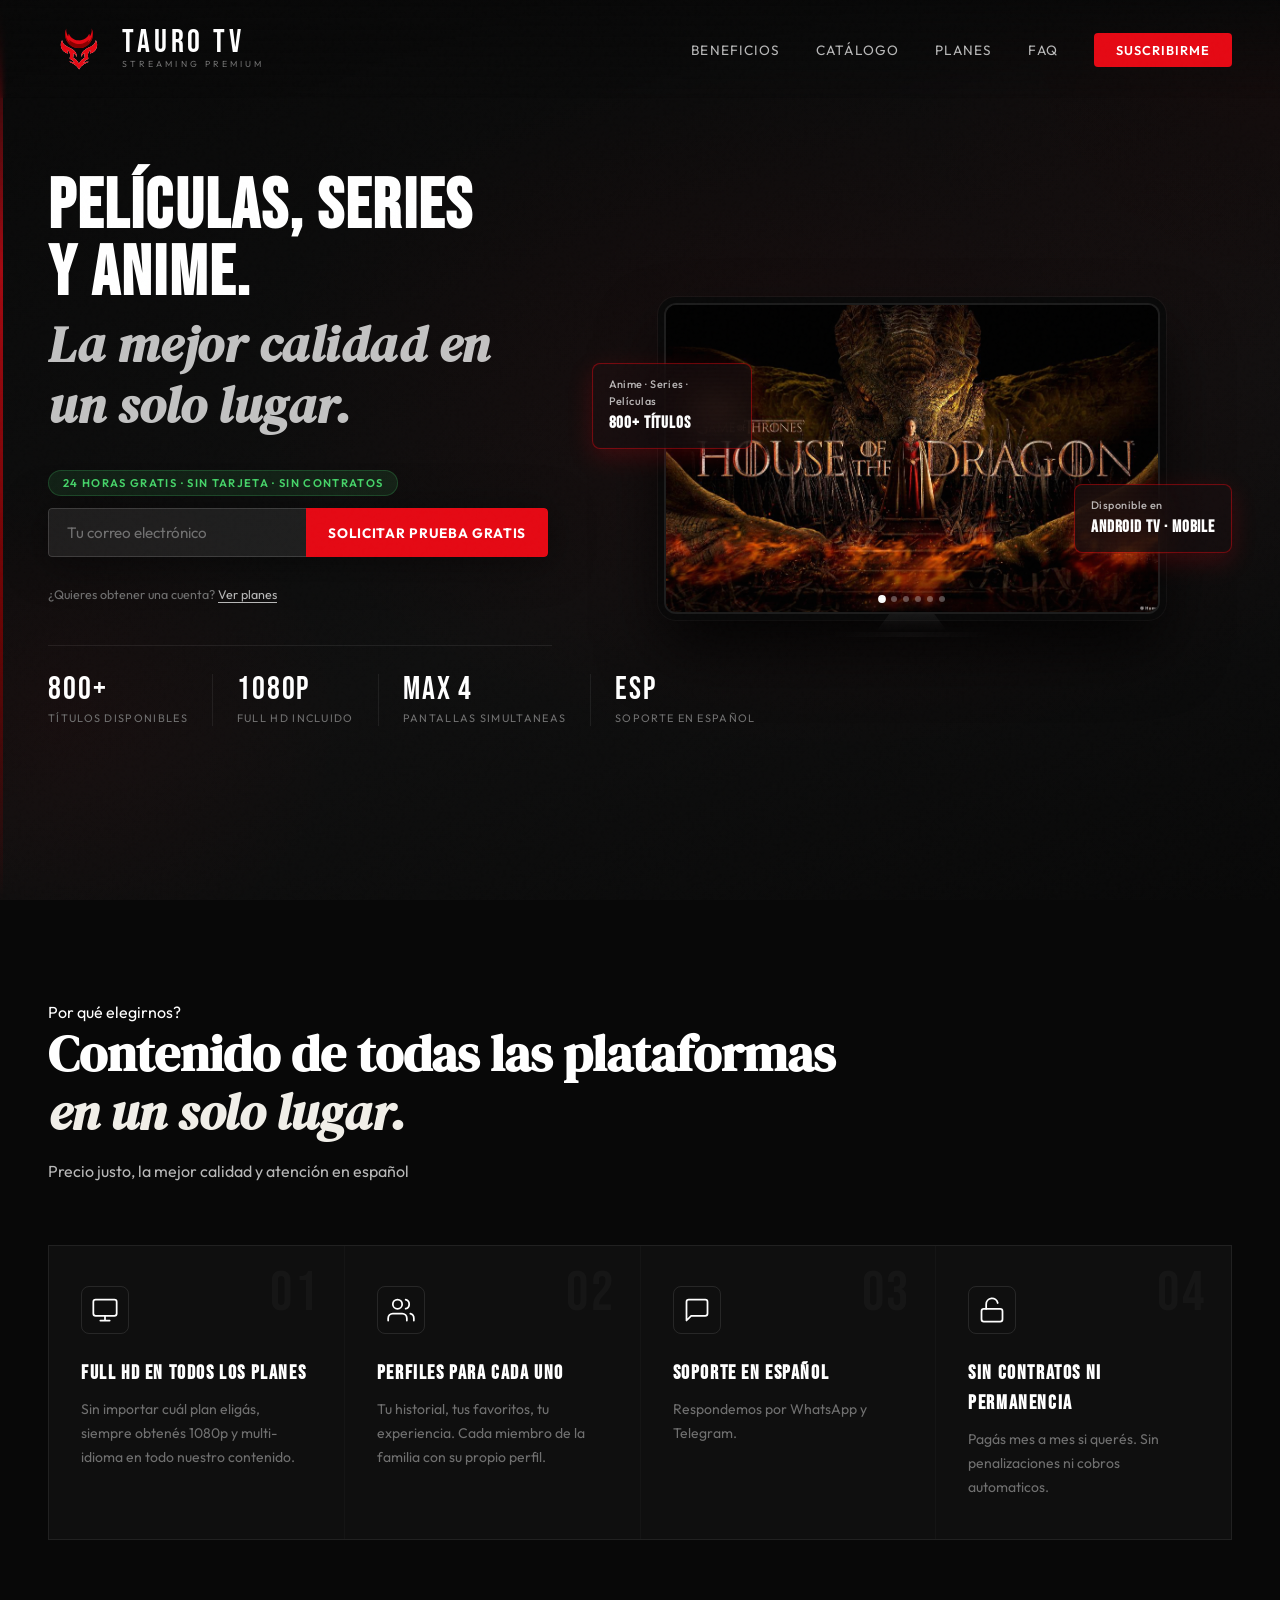
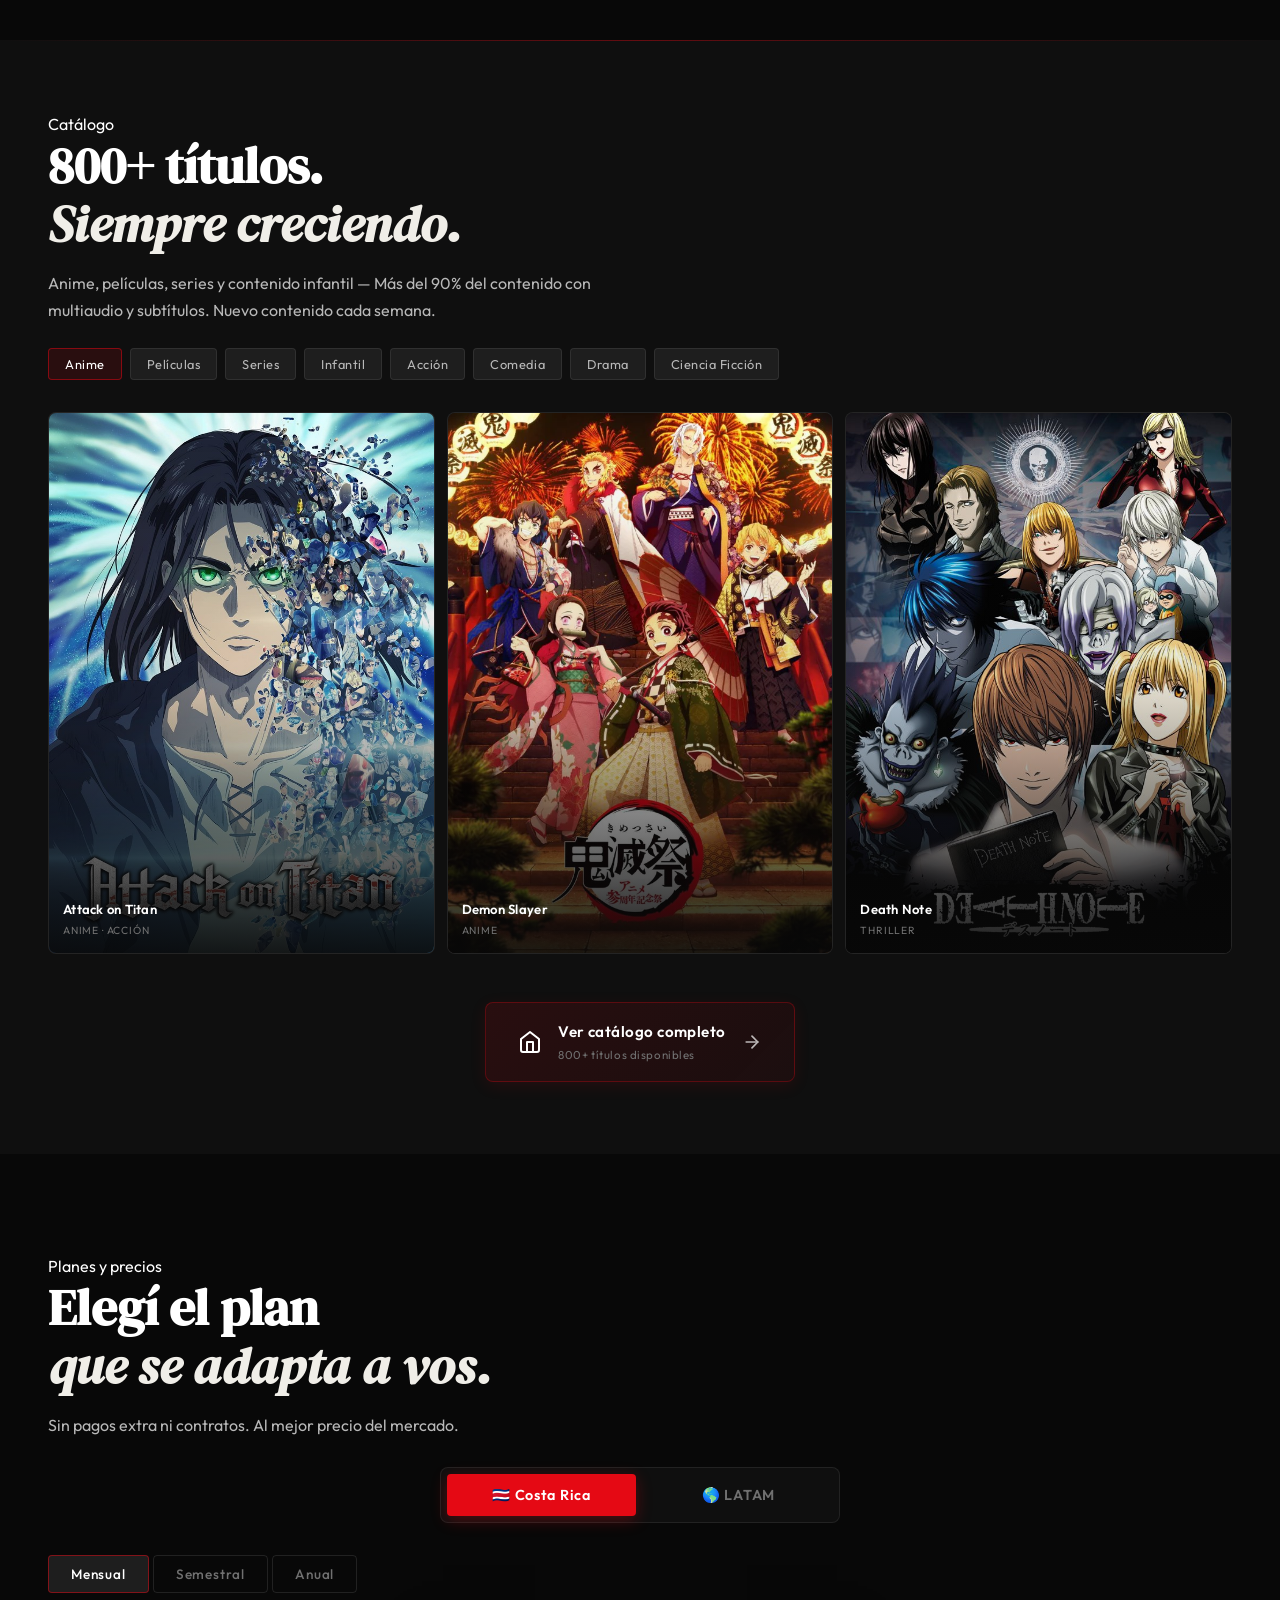
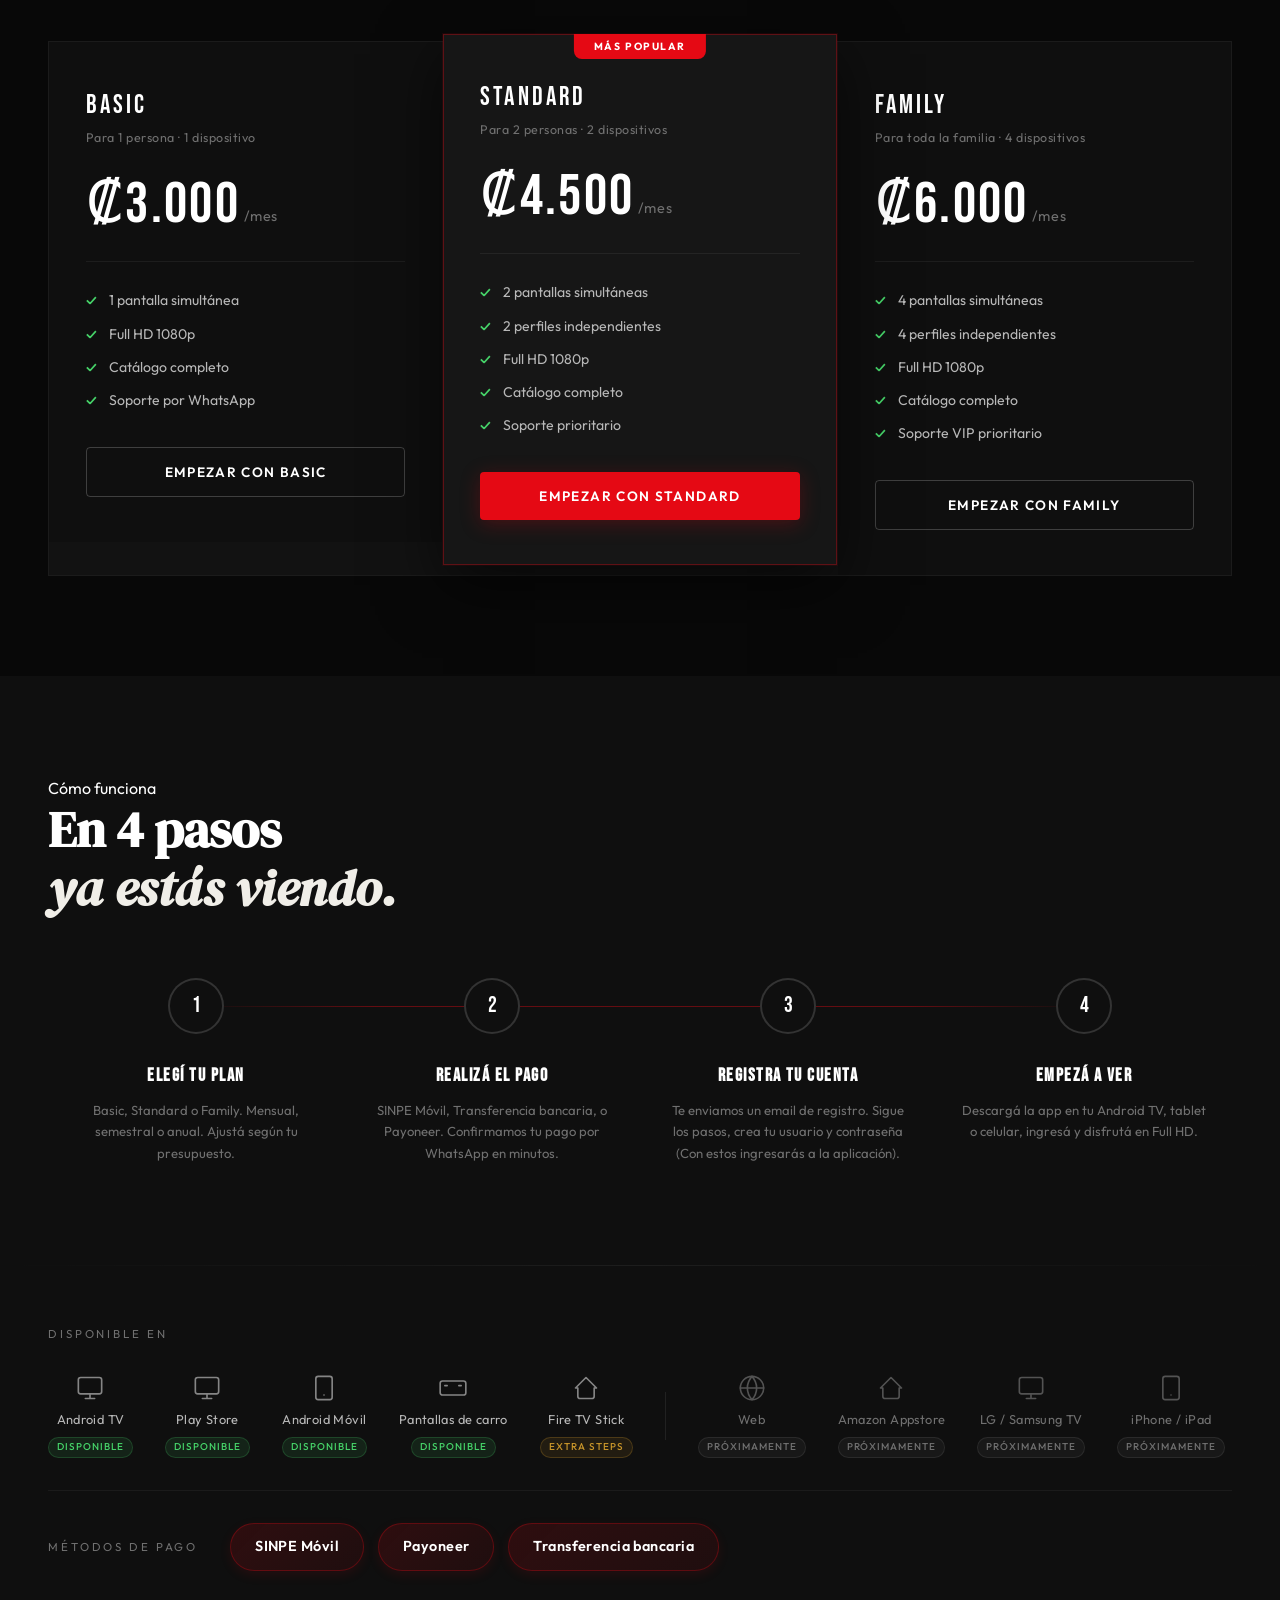
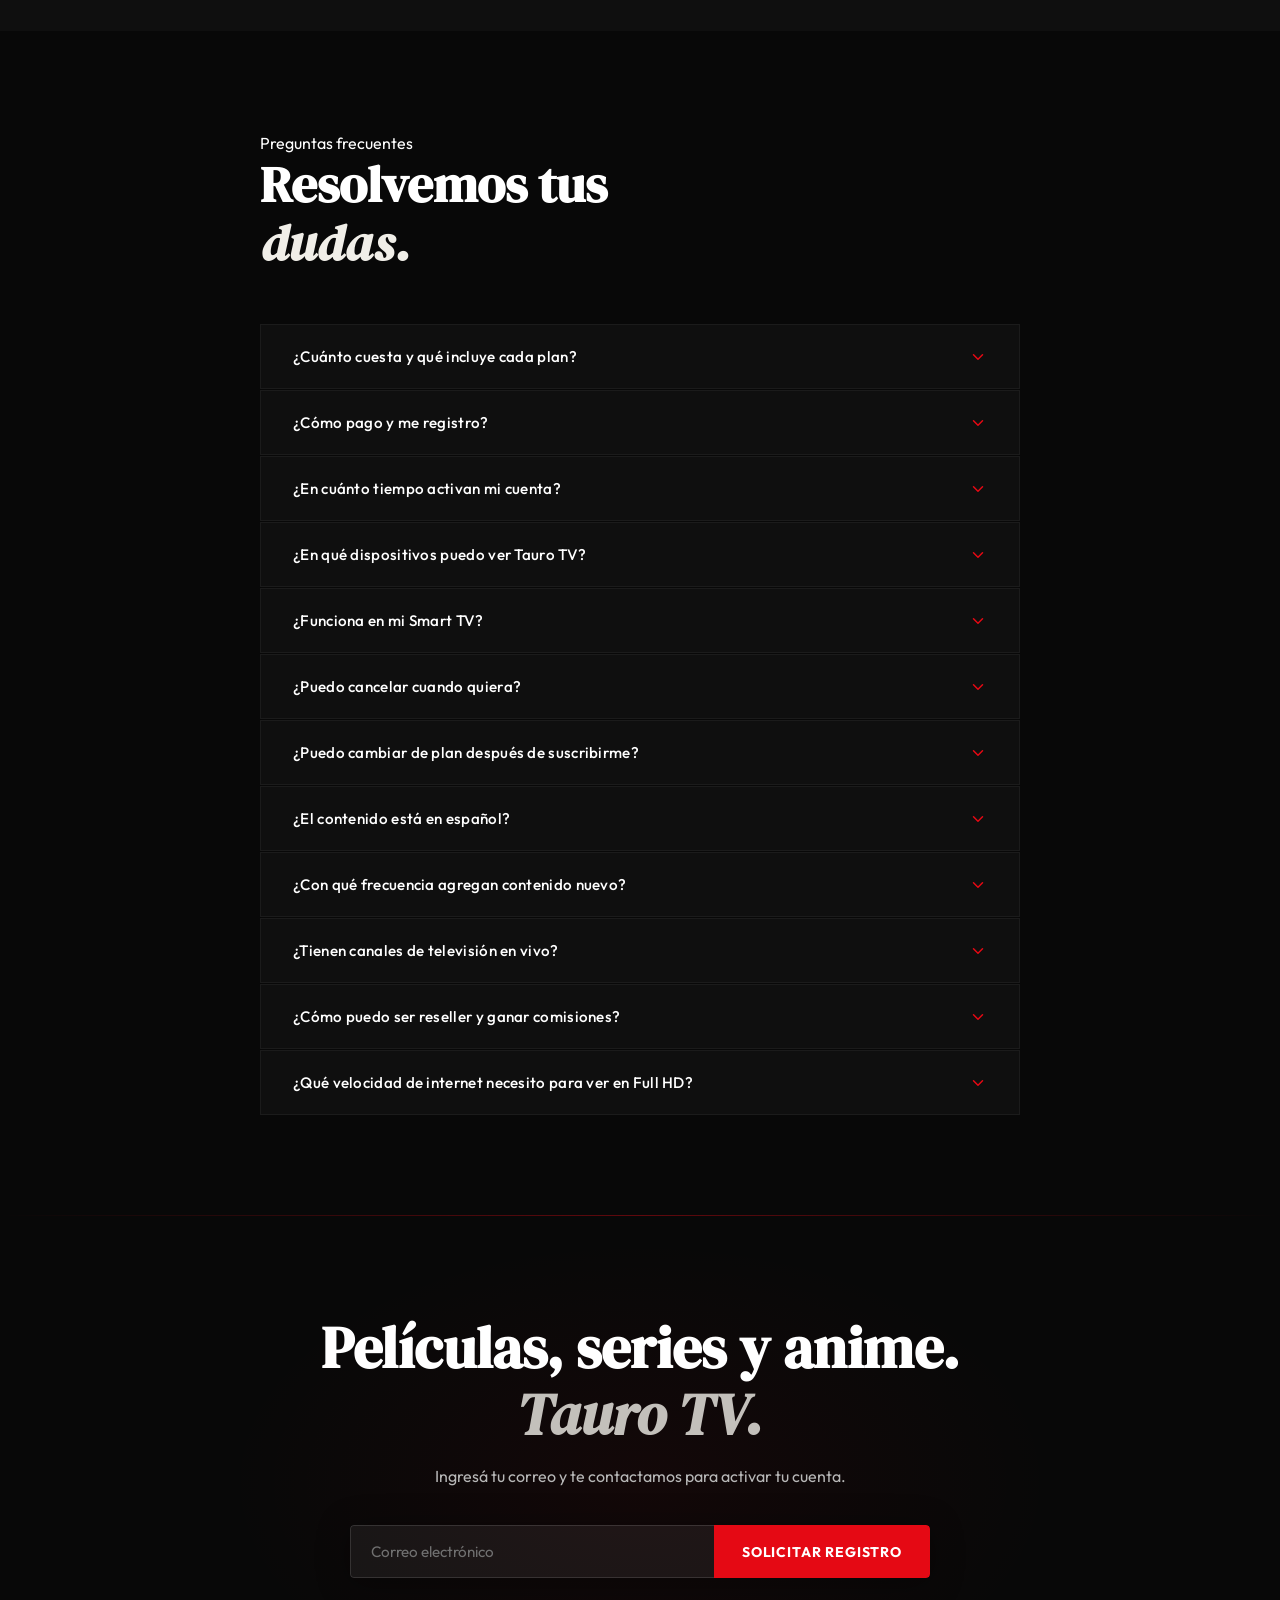
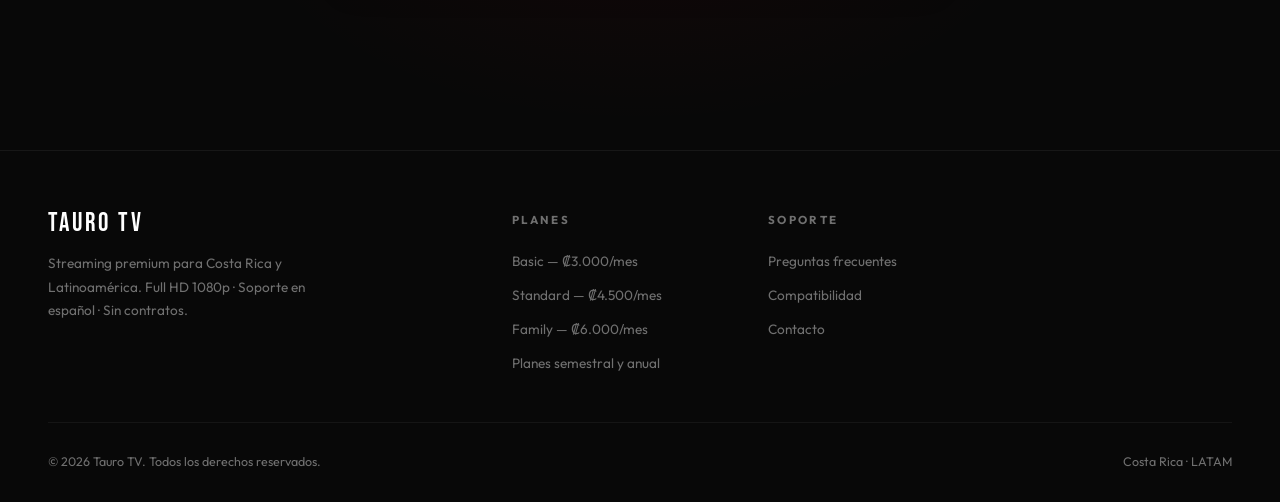
==== commit 244c4c16: "Add files via upload new changes page" ====
--- a/index.html
+++ b/index.html
@@ -395,6 +395,27 @@
       </div>
     </div>
   </div>
+
+  <!-- Botón para ver catálogo completo -->
+  <div class="catalog-cta reveal">
+    <a href="https://docs.google.com/spreadsheets/d/e/2PACX-1vTDRUkiWXwlGMqyFLPbX1eEcZxFd828Ie9bW-GHhKZeS-QuSdvkadf7ryTspc-nuQ/pubhtml" 
+       target="_blank" 
+       rel="noopener noreferrer" 
+       class="catalog-btn">
+      <svg class="catalog-btn-icon" viewBox="0 0 24 24" fill="none" stroke="currentColor" stroke-width="2" stroke-linecap="round" stroke-linejoin="round" aria-hidden="true">
+        <path d="M3 9l9-7 9 7v11a2 2 0 0 1-2 2H5a2 2 0 0 1-2-2z"/>
+        <polyline points="9 22 9 12 15 12 15 22"/>
+      </svg>
+      <span class="catalog-btn-text">
+        <span class="catalog-btn-main">Ver catálogo completo</span>
+        <span class="catalog-btn-sub">800+ títulos disponibles</span>
+      </span>
+      <svg class="catalog-btn-arrow" viewBox="0 0 24 24" fill="none" stroke="currentColor" stroke-width="2" stroke-linecap="round" stroke-linejoin="round" aria-hidden="true">
+        <line x1="5" y1="12" x2="19" y2="12"/>
+        <polyline points="12 5 19 12 12 19"/>
+      </svg>
+    </a>
+  </div>
 </section>
 
 <!-- ══════════════════════════════════════════════════════════
@@ -405,9 +426,14 @@
   <h2 class="section-title" id="pricing-heading">Elegí el plan<br><em>que se adapta a vos.</em></h2>
   <p class="section-subtitle">Sin pagos extra ni contratos. Al mejor precio del mercado.</p>
 
-  <!-- Badge de divisa detectada por IP (oculto hasta que JS lo active) -->
-  <div class="currency-detect-wrap">
-    <span class="currency-badge" id="currency-badge" style="display:none;" aria-live="polite"></span>
+  <!-- Toggle de región: Costa Rica / LATAM -->
+  <div class="region-toggle-wrap">
+    <button class="region-toggle active" data-region="cr" aria-pressed="true">
+      🇨🇷 Costa Rica
+    </button>
+    <button class="region-toggle" data-region="latam" aria-pressed="false">
+      🌎 LATAM
+    </button>
   </div>
 
   <!-- Tabs de facturación: Mensual / Semestral / Anual -->
@@ -826,6 +852,26 @@
           </div>
         </div>
       </div>
+
+      <!-- 12. Velocidad de internet necesaria (NUEVO) -->
+      <div class="faq-item">
+        <button class="faq-question" aria-expanded="false">
+          ¿Qué velocidad de internet necesito para ver en Full HD?
+          <svg class="faq-arrow" viewBox="0 0 24 24" fill="none" stroke="currentColor" stroke-width="2" stroke-linecap="round" stroke-linejoin="round" aria-hidden="true"><polyline points="6 9 12 15 18 9"/></svg>
+        </button>
+        <div class="faq-answer" role="region">
+          <div class="faq-answer-inner">
+            Para disfrutar del contenido en Full HD 1080p sin interrupciones, recomendamos tener <strong>al menos 30 MB/s</strong> de velocidad de internet.
+            <br><br>
+            <strong>Importante:</strong>
+            <br>• Conectate preferiblemente por <strong>WiFi</strong> para una mejor experiencia
+            <br>• Si usás datos móviles, tené en cuenta que el contenido en Full HD consume bastante, así que te sugerimos tener un buen plan de datos o conectarte a WiFi cuando sea posible
+            <br>• Todo nuestro contenido se reproduce en Full HD 1080p — no hacemos compresión ni calidad adaptativa, por eso la imagen siempre se ve perfecta
+            <br><br>
+            Si tu conexión es más lenta, podés experimentar pausas o buffering. En ese caso, te recomendamos mejorar tu plan de internet o conectarte más cerca del router WiFi.
+          </div>
+        </div>
+      </div>
     </div>
   </div>
 </section>
--- a/css/sections.css
+++ b/css/sections.css
@@ -204,6 +204,99 @@
   letter-spacing: 0.08em;
   text-transform: uppercase;
   margin-top: 3px;
+}
+
+/* ── Botón de catálogo completo ── */
+.catalog-cta {
+  display: flex;
+  justify-content: center;
+  margin-top: 48px;
+}
+
+.catalog-btn {
+  display: inline-flex;
+  align-items: center;
+  gap: 16px;
+  background: linear-gradient(135deg, rgba(229,9,20,0.12) 0%, rgba(229,9,20,0.06) 100%);
+  border: 1px solid rgba(229,9,20,0.3);
+  color: var(--white);
+  padding: 18px 32px;
+  border-radius: var(--radius-md);
+  text-decoration: none;
+  transition: all var(--transition-slow);
+  position: relative;
+  overflow: hidden;
+  box-shadow: 0 4px 16px rgba(229,9,20,0.1);
+}
+
+.catalog-btn::before {
+  content: '';
+  position: absolute;
+  inset: 0;
+  background: linear-gradient(135deg, rgba(229,9,20,0.2) 0%, rgba(229,9,20,0.1) 100%);
+  opacity: 0;
+  transition: opacity var(--transition);
+}
+
+.catalog-btn:hover::before {
+  opacity: 1;
+}
+
+.catalog-btn:hover {
+  transform: translateY(-2px);
+  border-color: rgba(229,9,20,0.5);
+  box-shadow: 0 8px 28px rgba(229,9,20,0.25);
+}
+
+.catalog-btn-icon {
+  width: 24px;
+  height: 24px;
+  stroke: currentColor;
+  flex-shrink: 0;
+  transition: transform var(--transition);
+  position: relative;
+  z-index: 1;
+}
+
+.catalog-btn:hover .catalog-btn-icon {
+  transform: scale(1.1);
+}
+
+.catalog-btn-text {
+  display: flex;
+  flex-direction: column;
+  gap: 2px;
+  position: relative;
+  z-index: 1;
+}
+
+.catalog-btn-main {
+  font-size: 0.95rem;
+  font-weight: 600;
+  letter-spacing: 0.03em;
+  color: var(--white);
+}
+
+.catalog-btn-sub {
+  font-size: 0.72rem;
+  color: var(--text-muted);
+  letter-spacing: 0.05em;
+}
+
+.catalog-btn-arrow {
+  width: 20px;
+  height: 20px;
+  stroke: currentColor;
+  flex-shrink: 0;
+  transition: transform var(--transition);
+  position: relative;
+  z-index: 1;
+  opacity: 0.7;
+}
+
+.catalog-btn:hover .catalog-btn-arrow {
+  transform: translateX(4px);
+  opacity: 1;
 }
 
 /* ── CÓMO FUNCIONA ── */
--- a/css/pricing.css
+++ b/css/pricing.css
@@ -6,34 +6,53 @@
   background: var(--dark);
 }
 
-/* ── Detección de divisa ── */
-.currency-detect-wrap {
+/* ── Toggle de región (CR / LATAM) ── */
+.region-toggle-wrap {
   display: flex;
   align-items: center;
-  gap: 12px;
-  margin-bottom: 12px;
-  min-height: 28px;
-  flex-wrap: wrap;
-}
-
-.currency-badge {
-  display: inline-flex;
+  justify-content: center;
+  gap: 8px;
+  margin: 28px auto 32px;
+  max-width: 400px;
+  background: var(--dark2);
+  padding: 6px;
+  border-radius: var(--radius-md);
+  border: 1px solid rgba(255,255,255,0.08);
+}
+
+.region-toggle {
+  flex: 1;
+  background: transparent;
+  border: none;
+  color: var(--text-muted);
+  font-family: var(--font-body);
+  font-size: 0.9rem;
+  font-weight: 600;
+  letter-spacing: 0.05em;
+  padding: 12px 20px;
+  border-radius: var(--radius-sm);
+  cursor: pointer;
+  transition: all var(--transition);
+  display: flex;
   align-items: center;
-  gap: 6px;
-  font-size: 0.72rem;
-  letter-spacing: 0.08em;
-  padding: 4px 12px;
-  border-radius: 20px;
-  background: rgba(255,255,255,0.05);
-  border: 1px solid rgba(255,255,255,0.08);
-  color: var(--text-muted);
-  transition: background 0.3s, color 0.3s, border-color 0.3s;
-}
-
-.currency-badge[data-crc="true"] {
-  background: rgba(70,211,105,0.08);
-  border-color: rgba(70,211,105,0.2);
-  color: var(--green);
+  justify-content: center;
+  gap: 8px;
+}
+
+.region-toggle:hover {
+  color: var(--white);
+  background: rgba(255,255,255,0.04);
+}
+
+.region-toggle.active {
+  background: var(--red);
+  color: var(--white);
+  box-shadow: 0 4px 16px rgba(229,9,20,0.3);
+}
+
+.region-toggle:focus-visible {
+  outline: 2px solid var(--red);
+  outline-offset: 2px;
 }
 
 /* Selector manual — eliminado */
--- a/css/responsive.css
+++ b/css/responsive.css
@@ -96,8 +96,14 @@
   .content-grid { grid-template-columns: 1fr; gap: 40px; }
   .content-visual { max-width: 480px; }
   .catalog-grid { gap: 10px; }
+  .catalog-btn { padding: 16px 28px; gap: 14px; }
+  .catalog-btn-icon { width: 22px; height: 22px; }
+  .catalog-btn-main { font-size: 0.9rem; }
 
   /* Pricing */
+  .region-toggle-wrap { max-width: 360px; margin: 24px auto 28px; }
+  .region-toggle { padding: 10px 16px; font-size: 0.85rem; gap: 6px; }
+  
   .billing-tabs { gap: 4px; margin-bottom: 32px; }
   .billing-tab { padding: 8px 16px; font-size: 0.8rem; }
   .save-badge { margin-left: 4px; }
@@ -178,6 +184,12 @@
   .catalog-grid { gap: 8px; }
   .catalog-card-title { font-size: 0.72rem; }
   .catalog-card-inner { padding: 10px; }
+  .catalog-cta { margin-top: 36px; }
+  .catalog-btn { padding: 14px 24px; gap: 12px; flex-wrap: wrap; justify-content: center; }
+  .catalog-btn-icon { width: 20px; height: 20px; }
+  .catalog-btn-main { font-size: 0.85rem; }
+  .catalog-btn-sub { font-size: 0.68rem; }
+  .catalog-btn-arrow { width: 18px; height: 18px; }
 
   /* Steps */
   .steps-grid { grid-template-columns: 1fr; gap: 32px; }
@@ -248,6 +260,20 @@
   .features-grid { gap: 0; }
   .feature-card { padding: 28px 20px; }
 
+  .catalog-btn { 
+    padding: 12px 20px; 
+    gap: 10px; 
+    font-size: 0.85rem;
+    width: 100%;
+    max-width: 320px;
+  }
+  .catalog-btn-text { gap: 1px; }
+  .catalog-btn-main { font-size: 0.8rem; }
+  .catalog-btn-sub { font-size: 0.65rem; }
+
+  .region-toggle-wrap { max-width: 100%; padding: 4px; gap: 6px; }
+  .region-toggle { padding: 8px 12px; font-size: 0.8rem; }
+  
   .pricing-cards { max-width: 100%; }
   .price-card { padding: 30px 20px; }
 
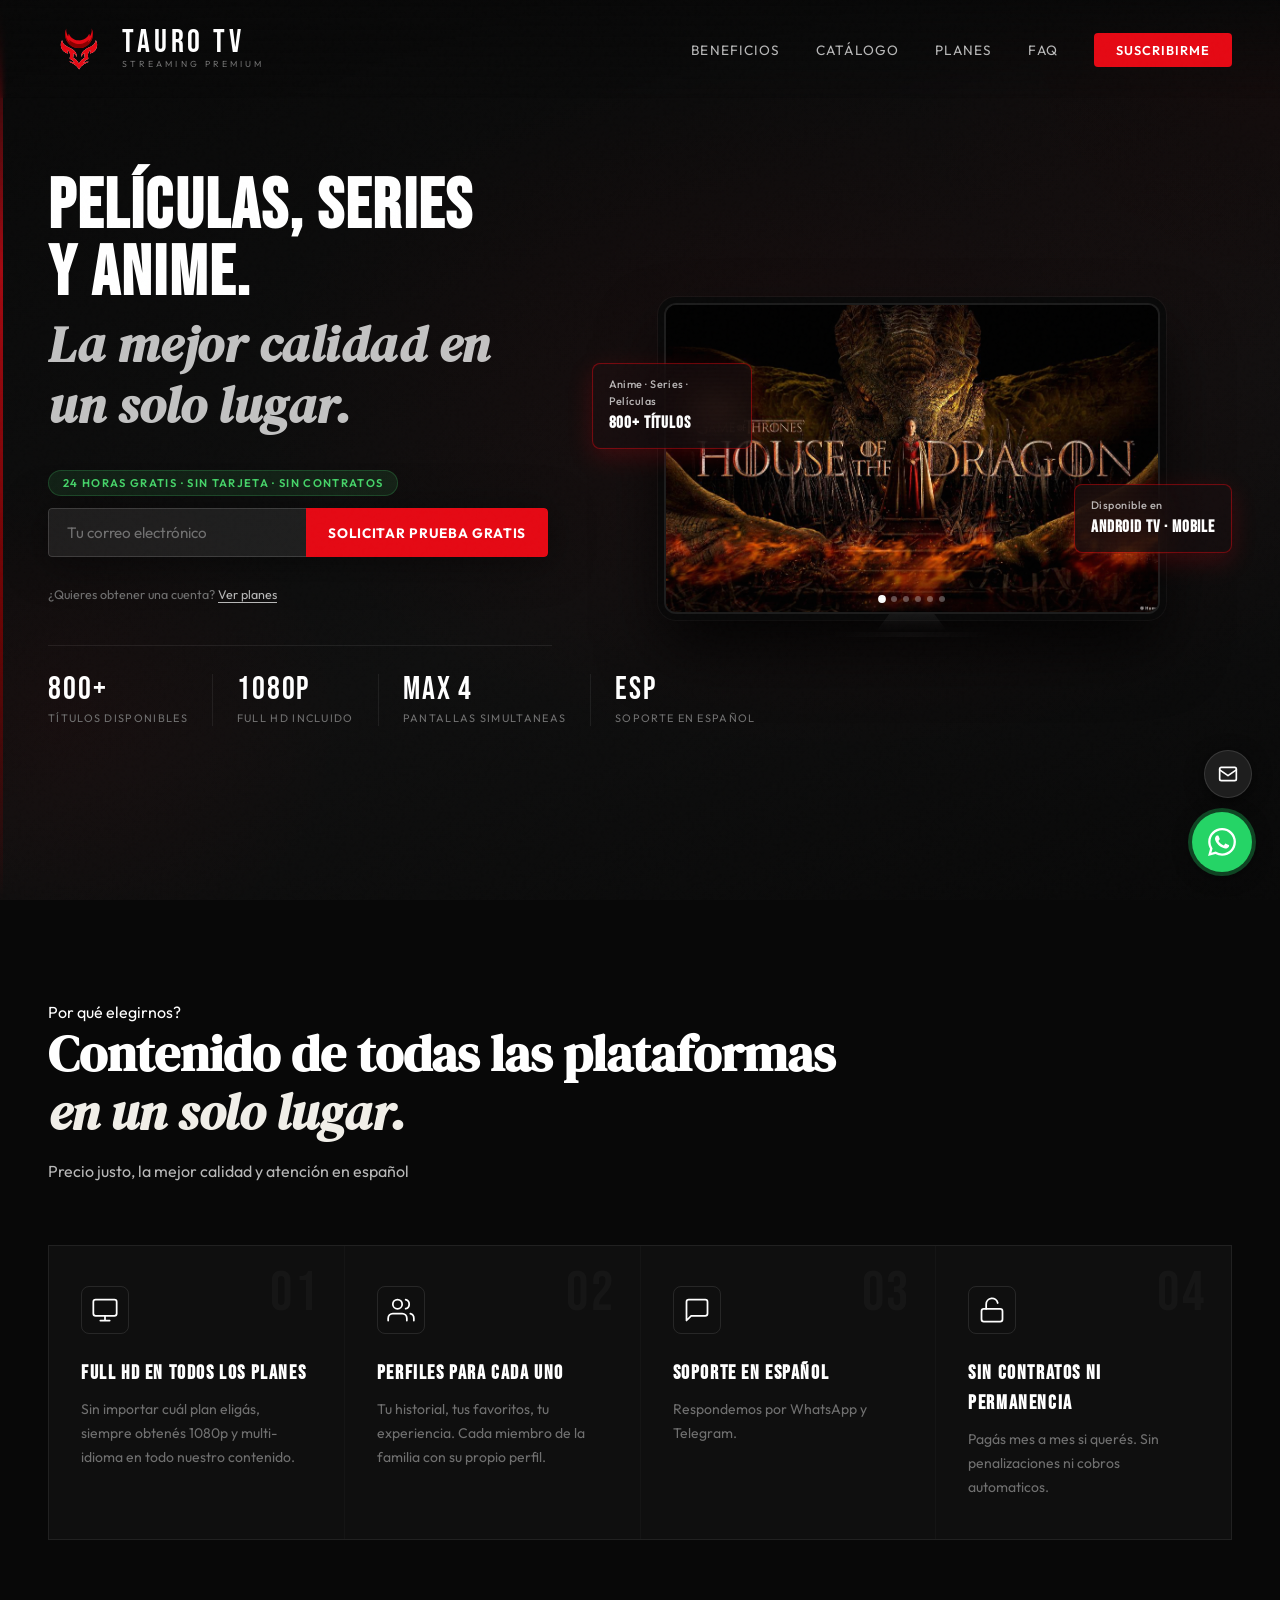
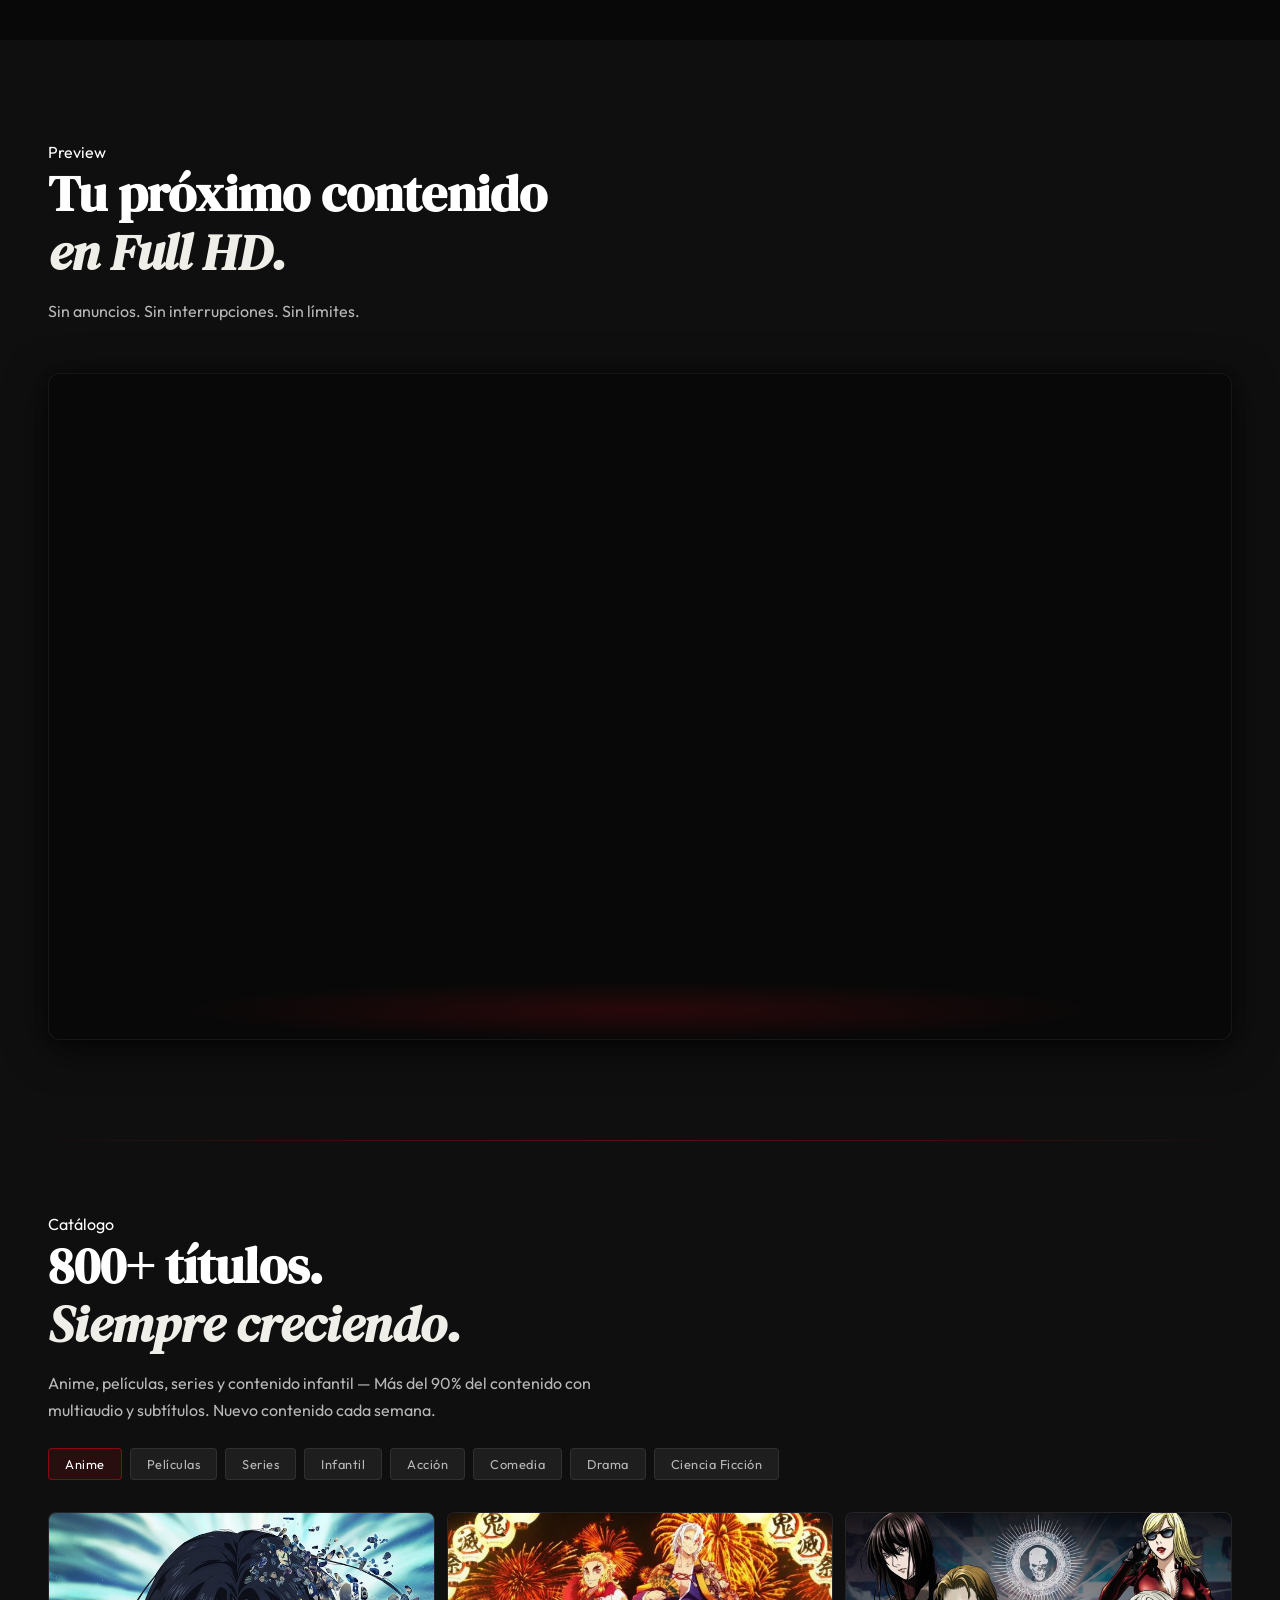
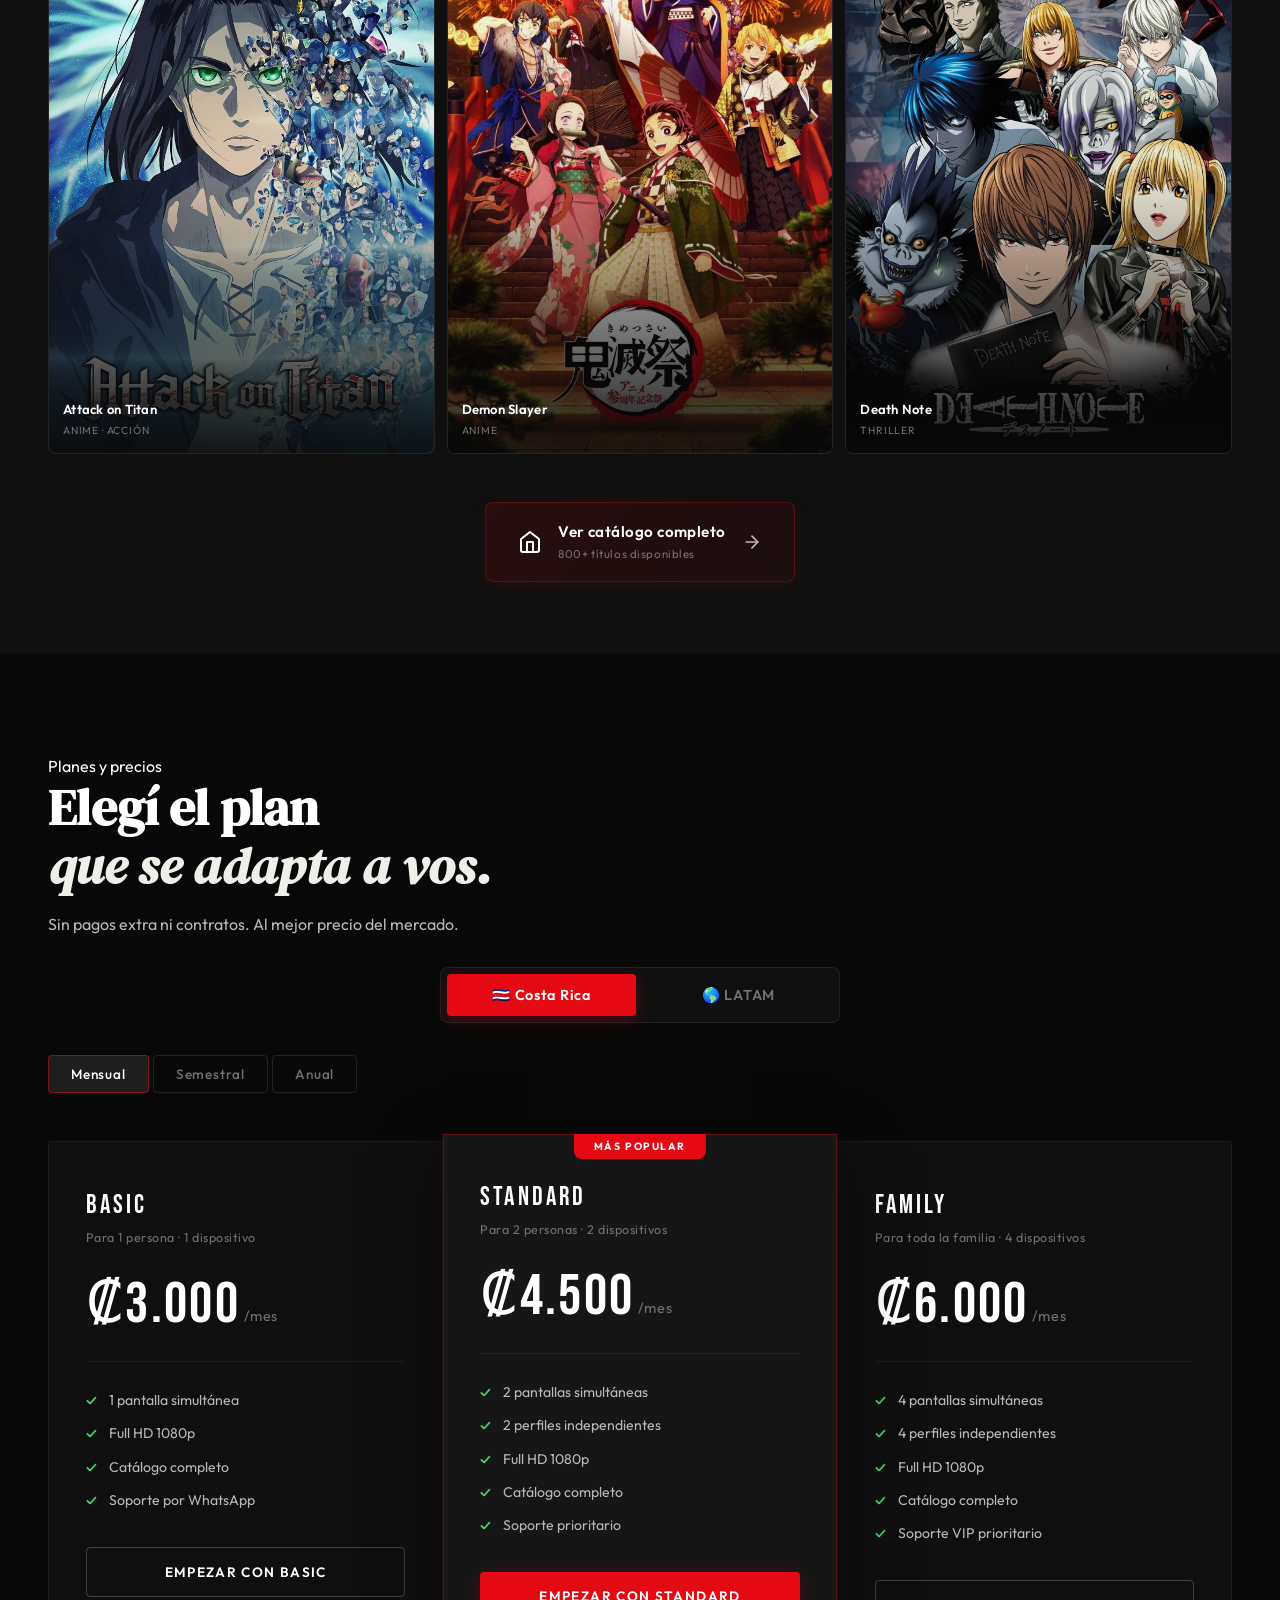
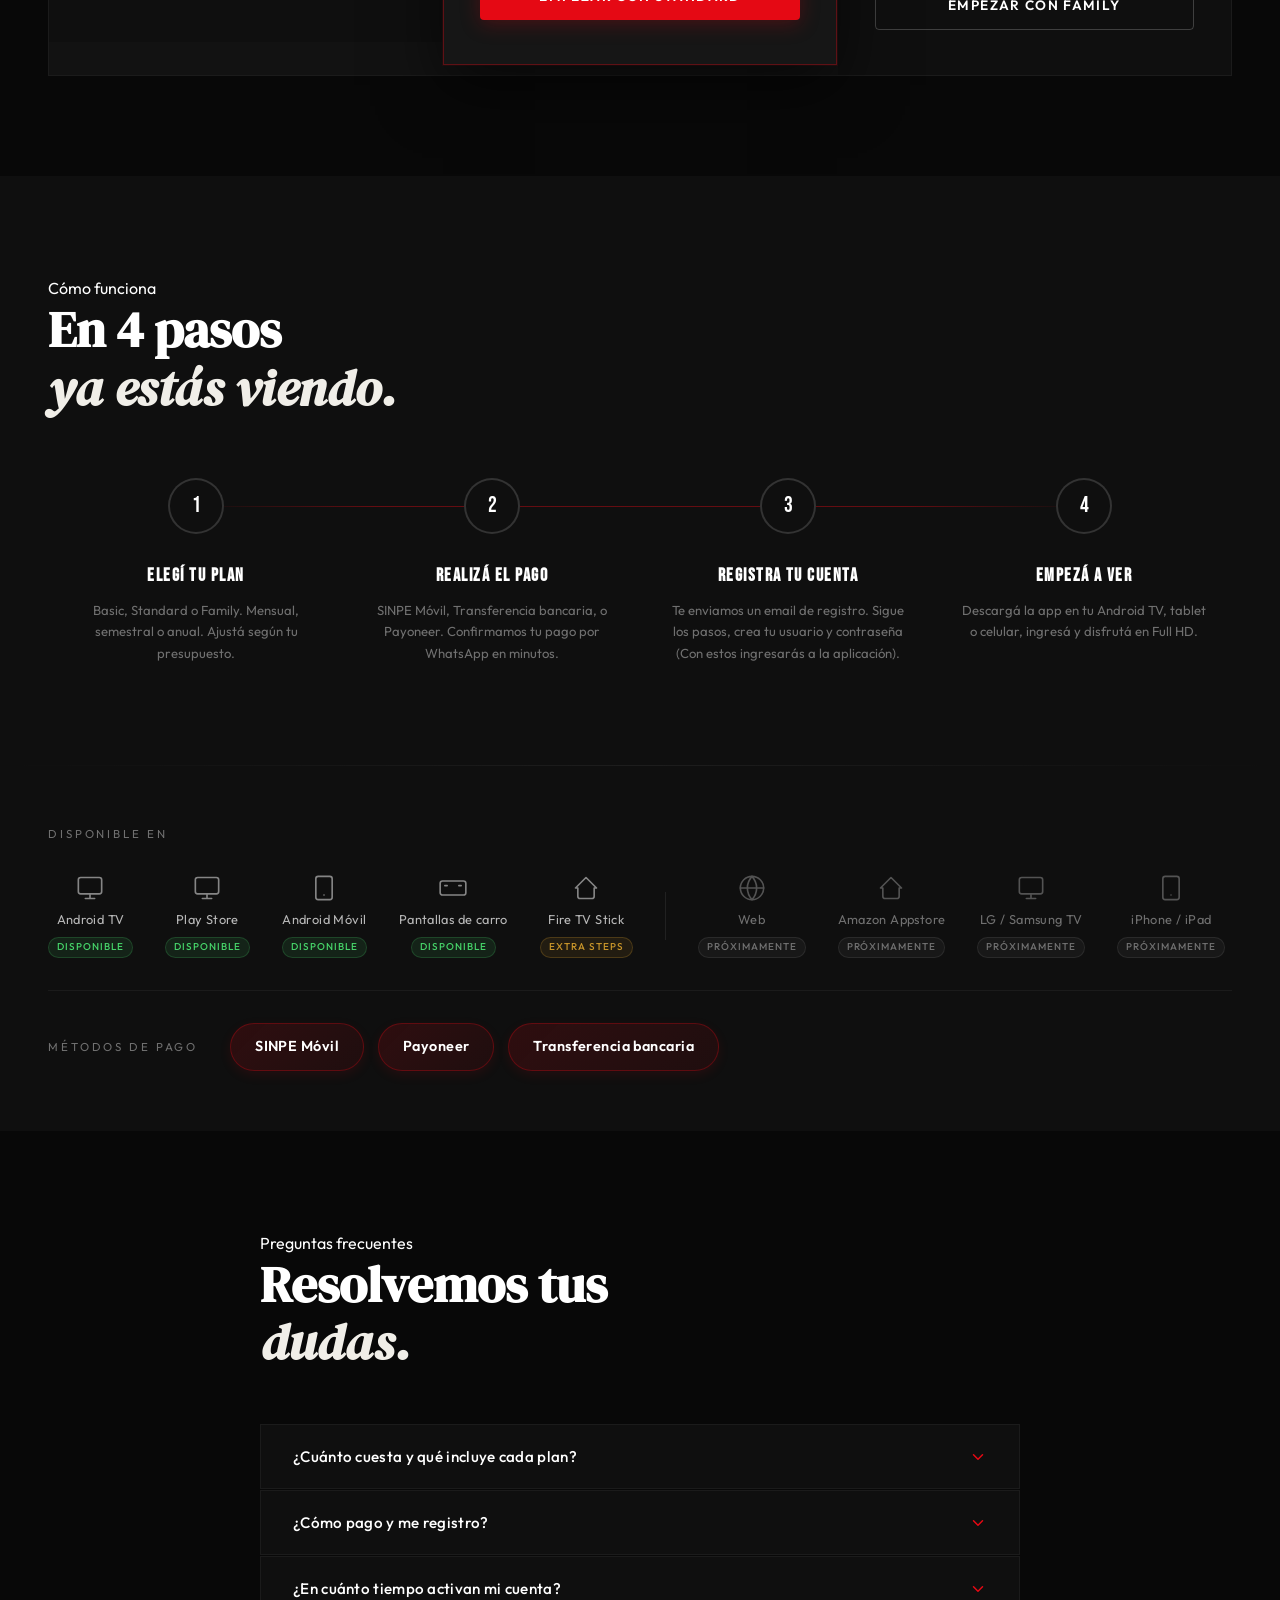
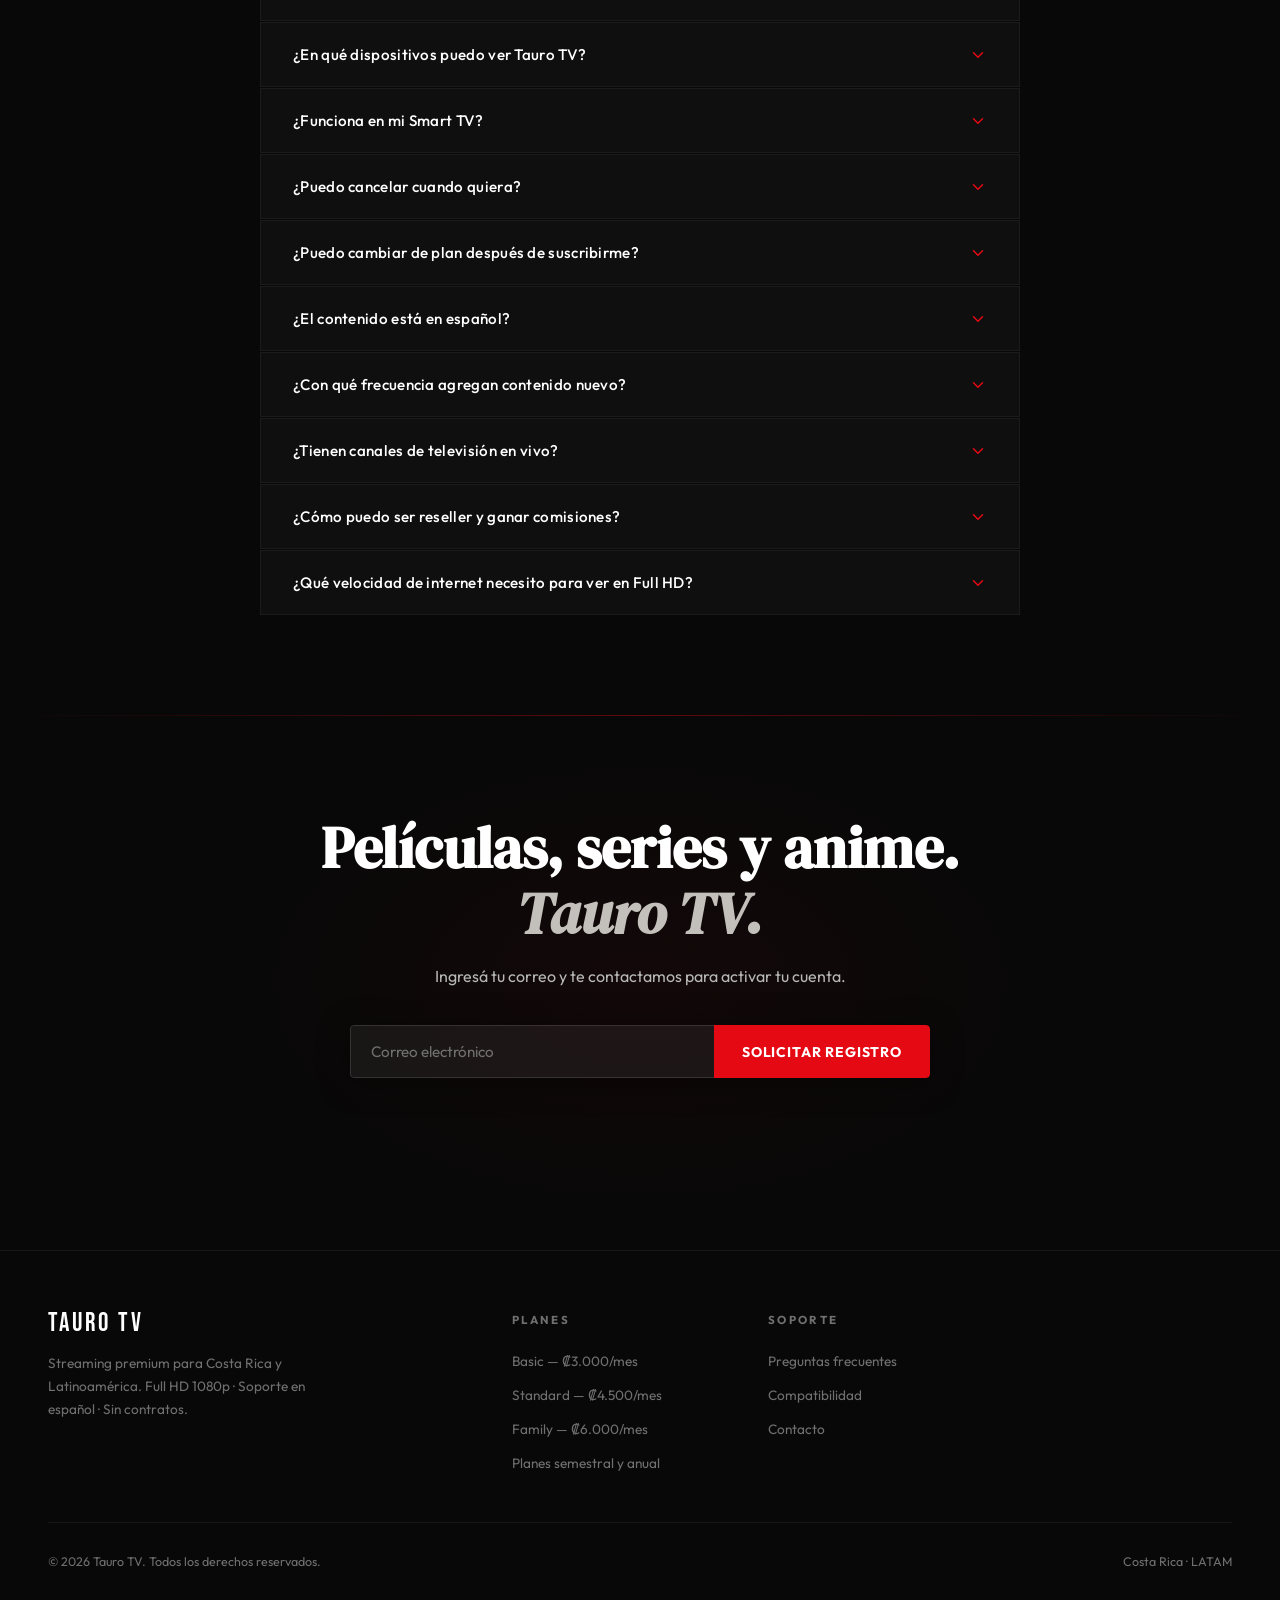
==== commit 6e84fec6: "Add files via upload" ====
--- a/index.html
+++ b/index.html
@@ -6,7 +6,7 @@
   <title>Tauro TV — Streaming Premium en Español | Películas, Series y Anime en Costa Rica</title>
 
   <!-- SEO Meta Tags -->
-  <meta name="description" content="Tauro TV: Plataforma de streaming premium en Costa Rica. +800 películas, series y anime en Full HD 1080p. Planes desde ₡3.000/mes. Prueba gratis 24 horas. Sin contratos. Soporte en español.">
+  <meta name="description" content="Tauro TV: Plataforma de streaming premium en Costa Rica. +1000 películas, series y anime en Full HD 1080p. Planes desde ₡3.000/mes. Prueba gratis 24 horas. Sin contratos. Soporte en español.">
   <meta name="keywords" content="streaming Costa Rica, streaming premium, películas online, series online, anime online, streaming español latino, TV online Costa Rica, plataforma streaming, ver películas online, streaming HD, streaming sin contratos, streaming barato Costa Rica, entretenimiento digital">
   <meta name="author" content="Tauro TV">
   <meta name="robots" content="index, follow, max-image-preview:large, max-snippet:-1, max-video-preview:-1">
@@ -20,7 +20,7 @@
   <meta property="og:type" content="website">
   <meta property="og:url" content="https://taurotv.com/">
   <meta property="og:title" content="Tauro TV — Streaming Premium | Películas, Series y Anime">
-  <meta property="og:description" content="+800 títulos en Full HD 1080p. Planes desde ₡3.000/mes. Prueba gratis 24 horas. Disponible en Android TV, móvil y más. Soporte en español.">
+  <meta property="og:description" content="+1000 títulos en Full HD 1080p. Planes desde ₡3.000/mes. Prueba gratis 24 horas. Disponible en Android TV, móvil y más. Soporte en español.">
   <meta property="og:image" content="https://taurotv.com/images/og.jpg">
   <meta property="og:image:width" content="1200">
   <meta property="og:image:height" content="630">
@@ -31,7 +31,7 @@
   <meta name="twitter:card" content="summary_large_image">
   <meta name="twitter:url" content="https://taurotv.com/">
   <meta name="twitter:title" content="Tauro TV — Streaming Premium en Costa Rica">
-  <meta name="twitter:description" content="+800 películas, series y anime en Full HD. Desde ₡3.000/mes. Prueba gratis 24h.">
+  <meta name="twitter:description" content="+1000 películas, series y anime en Full HD. Desde ₡3.000/mes. Prueba gratis 24h.">
   <meta name="twitter:image" content="https://taurotv.com/images/og.jpg">
 
   <!-- Structured Data / Schema.org -->
@@ -145,6 +145,8 @@
   <link rel="stylesheet" href="css/pricing.css">
   <link rel="stylesheet" href="css/footer.css">
   <link rel="stylesheet" href="css/responsive.css">
+  <link rel="stylesheet" href="css/video.css">
+  <link rel="stylesheet" href="css/floating-btns.css">
 </head>
 <body>
 
@@ -346,6 +348,24 @@
       <h3 class="feature-name">Sin contratos ni permanencia</h3>
       <p class="feature-desc">Pagás mes a mes si querés. Sin penalizaciones ni cobros automaticos.</p>
     </article>
+  </div>
+</section>
+
+<!-- ══════════════════════════════════════════════════════════
+     VIDEO — Preview de la plataforma
+═══════════════════════════════════════════════════════════ -->
+<section class="section video-section" id="demo" aria-labelledby="video-heading">
+  <div class="section-label" aria-hidden="true">Preview</div>
+  <h2 class="section-title" id="video-heading">Tu próximo contenido<br><em>en Full HD.</em></h2>
+  <p class="section-subtitle">
+    Sin anuncios. Sin interrupciones. Sin límites.
+  </p>
+
+  <div class="video-wrapper reveal">
+    <div class="video-frame">
+      <div style="position:relative; width:100%; height:0px; padding-bottom:56.250%"><iframe allow="fullscreen;autoplay" allowfullscreen height="100%" src="https://streamable.com/e/zzdxrl?autoplay=1" width="100%" style="border:none; width:100%; height:100%; position:absolute; left:0px; top:0px; overflow:hidden;"></iframe></div>
+      <div class="video-glow" aria-hidden="true"></div>
+    </div>
   </div>
 </section>
 
@@ -663,7 +683,7 @@
             <br><br>
             Todos los planes incluyen Full HD 1080p y el catálogo completo.
             <br><br>
-            También disponés de planes semestral (paga 5 meses y recibe 6) y anual (paga 10 meses y recibe 12).
+            También disponés de planes semestral (paga 5 meses y recibe 6) y anual (paga 9 meses y recibe 12).
           </div>
         </div>
       </div>
@@ -957,6 +977,36 @@
   </div>
 </footer>
 
+<!-- ══════════════════════════════════════════════════════════
+     BOTONES FLOTANTES — WhatsApp + Email
+═══════════════════════════════════════════════════════════ -->
+<div class="floating-btns" aria-label="Contacto rápido">
+  <!-- Botón de Email -->
+  <a href="mailto:taurotressietes@gmail.com?subject=Consulta%20Tauro%20TV" 
+     class="float-btn float-btn-email" 
+     aria-label="Enviar correo electrónico"
+     title="Escribinos por correo">
+    <svg width="24" height="24" viewBox="0 0 24 24" fill="none" stroke="currentColor" stroke-width="2" stroke-linecap="round" stroke-linejoin="round">
+      <rect x="2" y="4" width="20" height="16" rx="2"/>
+      <path d="M22 7l-10 7L2 7"/>
+    </svg>
+    <span class="float-btn-tooltip">Correo</span>
+  </a>
+
+  <!-- Botón de WhatsApp -->
+  <a href="https://wa.me/50661719869?text=Hola%2C%20me%20interesa%20Tauro%20TV%20%" 
+     class="float-btn float-btn-whatsapp" 
+     target="_blank" 
+     rel="noopener noreferrer"
+     aria-label="Contactar por WhatsApp"
+     title="Contactanos por WhatsApp">
+    <svg width="24" height="24" viewBox="0 0 24 24" fill="currentColor">
+      <path d="M17.472 14.382c-.297-.149-1.758-.867-2.03-.967-.273-.099-.471-.148-.67.15-.197.297-.767.966-.94 1.164-.173.199-.347.223-.644.075-.297-.15-1.255-.463-2.39-1.475-.883-.788-1.48-1.761-1.653-2.059-.173-.297-.018-.458.13-.606.134-.133.298-.347.446-.52.149-.174.198-.298.298-.497.099-.198.05-.371-.025-.52-.075-.149-.669-1.612-.916-2.207-.242-.579-.487-.5-.669-.51-.173-.008-.371-.01-.57-.01-.198 0-.52.074-.792.372-.272.297-1.04 1.016-1.04 2.479 0 1.462 1.065 2.875 1.213 3.074.149.198 2.096 3.2 5.077 4.487.709.306 1.262.489 1.694.625.712.227 1.36.195 1.871.118.571-.085 1.758-.719 2.006-1.413.248-.694.248-1.289.173-1.413-.074-.124-.272-.198-.57-.347m-5.421 7.403h-.004a9.87 9.87 0 01-5.031-1.378l-.361-.214-3.741.982.998-3.648-.235-.374a9.86 9.86 0 01-1.51-5.26c.001-5.45 4.436-9.884 9.888-9.884 2.64 0 5.122 1.03 6.988 2.898a9.825 9.825 0 012.893 6.994c-.003 5.45-4.437 9.884-9.885 9.884m8.413-18.297A11.815 11.815 0 0012.05 0C5.495 0 .16 5.335.157 11.892c0 2.096.547 4.142 1.588 5.945L.057 24l6.305-1.654a11.882 11.882 0 005.683 1.448h.005c6.554 0 11.89-5.335 11.893-11.893a11.821 11.821 0 00-3.48-8.413z"/>
+    </svg>
+    <span class="float-btn-tooltip">WhatsApp</span>
+  </a>
+</div>
+
 <!-- Scripts — config primero -->
 <script src="js/config.js"></script>
 <script src="js/main.js"></script>
--- a/css/video.css
+++ b/css/video.css
@@ -0,0 +1,61 @@
+/**
+ * ============================================================
+ * TAURO TV — VIDEO SECTION (Streamable embed)
+ * ============================================================
+ */
+
+/* ── Sección ── */
+.video-section {
+  background: var(--dark2, #0F0F0F);
+}
+
+/* ── Wrapper del video — full width del contenedor padre ── */
+.video-wrapper {
+  width: 100%;
+  margin-top: 48px;
+}
+
+/* ── Frame cinematográfico ── */
+.video-frame {
+  position: relative;
+  border-radius: var(--radius-lg, 12px);
+  overflow: hidden;
+  background: var(--dark, #080808);
+  box-shadow:
+    0 8px 40px rgba(0, 0, 0, 0.6),
+    0 2px 12px rgba(0, 0, 0, 0.4);
+  border: 1px solid rgba(255, 255, 255, 0.06);
+}
+
+/* ── Glow inferior ── */
+.video-glow {
+  position: absolute;
+  bottom: -1px;
+  left: 10%;
+  right: 10%;
+  height: 60px;
+  background: radial-gradient(ellipse at center, var(--red-glow, rgba(229,9,20,0.25)) 0%, transparent 70%);
+  pointer-events: none;
+  opacity: 0.6;
+}
+
+/* ── Responsive ── */
+@media (max-width: 900px) {
+  .video-wrapper {
+    margin-top: 36px;
+  }
+}
+
+@media (max-width: 640px) {
+  .video-wrapper {
+    margin-top: 28px;
+  }
+
+  .video-frame {
+    border-radius: var(--radius-md, 8px);
+  }
+
+  .video-glow {
+    height: 40px;
+  }
+}
--- a/css/floating-btns.css
+++ b/css/floating-btns.css
@@ -0,0 +1,199 @@
+/**
+ * ============================================================
+ * TAURO TV — BOTONES FLOTANTES (WhatsApp + Email)
+ * ============================================================
+ * Diseño: stack vertical en esquina inferior derecha.
+ * WhatsApp más grande (acción principal), email como secundario.
+ * Animaciones sutiles, tooltips al hover, responsive.
+ * ============================================================
+ */
+
+/* ── Contenedor de botones flotantes ── */
+.floating-btns {
+  position: fixed;
+  bottom: 28px;
+  right: 28px;
+  display: flex;
+  flex-direction: column;
+  align-items: flex-end;
+  gap: 14px;
+  z-index: 9999;
+}
+
+/* ── Botón base ── */
+.float-btn {
+  display: flex;
+  align-items: center;
+  justify-content: center;
+  width: 56px;
+  height: 56px;
+  border-radius: 50%;
+  text-decoration: none;
+  color: #fff;
+  box-shadow: 0 4px 20px rgba(0, 0, 0, 0.4), 0 2px 8px rgba(0, 0, 0, 0.3);
+  transition: transform 0.25s ease, box-shadow 0.25s ease, background 0.25s ease;
+  position: relative;
+  /* Entrada animada */
+  animation: floatBtnEntry 0.5s ease both;
+}
+
+.float-btn:nth-child(1) { animation-delay: 0.8s; }
+.float-btn:nth-child(2) { animation-delay: 0.6s; }
+
+.float-btn:hover {
+  transform: scale(1.1);
+  box-shadow: 0 6px 28px rgba(0, 0, 0, 0.5), 0 3px 12px rgba(0, 0, 0, 0.4);
+}
+
+.float-btn:active {
+  transform: scale(0.95);
+}
+
+/* ── WhatsApp ── */
+.float-btn-whatsapp {
+  background: #25D366;
+  width: 60px;
+  height: 60px;
+}
+
+.float-btn-whatsapp:hover {
+  background: #20bd5a;
+}
+
+.float-btn-whatsapp svg {
+  width: 28px;
+  height: 28px;
+}
+
+/* ── Email ── */
+.float-btn-email {
+  background: var(--dark4, #1E1E1E);
+  border: 1px solid rgba(255, 255, 255, 0.12);
+  width: 48px;
+  height: 48px;
+}
+
+.float-btn-email:hover {
+  background: var(--red, #E50914);
+  border-color: var(--red, #E50914);
+}
+
+.float-btn-email svg {
+  width: 20px;
+  height: 20px;
+}
+
+/* ── Tooltip ── */
+.float-btn-tooltip {
+  position: absolute;
+  right: calc(100% + 12px);
+  top: 50%;
+  transform: translateY(-50%);
+  background: var(--dark3, #161616);
+  color: var(--cream, #F0EEE8);
+  font-family: var(--font-body, 'Outfit', sans-serif);
+  font-size: 0.78rem;
+  font-weight: 500;
+  padding: 6px 12px;
+  border-radius: var(--radius-sm, 4px);
+  white-space: nowrap;
+  opacity: 0;
+  pointer-events: none;
+  transition: opacity 0.2s ease, transform 0.2s ease;
+  transform: translateY(-50%) translateX(8px);
+  border: 1px solid rgba(255, 255, 255, 0.08);
+}
+
+.float-btn:hover .float-btn-tooltip {
+  opacity: 1;
+  transform: translateY(-50%) translateX(0);
+}
+
+/* ── Pulse sutil en WhatsApp para atraer atención ── */
+.float-btn-whatsapp::after {
+  content: '';
+  position: absolute;
+  inset: -4px;
+  border-radius: 50%;
+  background: rgba(37, 211, 102, 0.3);
+  animation: floatPulse 2.5s ease-in-out infinite;
+  z-index: -1;
+}
+
+@keyframes floatPulse {
+  0%, 100% { transform: scale(1); opacity: 0.4; }
+  50%      { transform: scale(1.15); opacity: 0; }
+}
+
+@keyframes floatBtnEntry {
+  from {
+    opacity: 0;
+    transform: translateY(20px) scale(0.8);
+  }
+  to {
+    opacity: 1;
+    transform: translateY(0) scale(1);
+  }
+}
+
+/* ── Responsive ── */
+@media (max-width: 640px) {
+  .floating-btns {
+    bottom: 20px;
+    right: 16px;
+    gap: 12px;
+  }
+
+  .float-btn-whatsapp {
+    width: 54px;
+    height: 54px;
+  }
+
+  .float-btn-whatsapp svg {
+    width: 26px;
+    height: 26px;
+  }
+
+  .float-btn-email {
+    width: 44px;
+    height: 44px;
+  }
+
+  .float-btn-email svg {
+    width: 18px;
+    height: 18px;
+  }
+
+  /* Ocultar tooltips en mobile — el espacio es limitado */
+  .float-btn-tooltip {
+    display: none;
+  }
+}
+
+@media (max-width: 400px) {
+  .floating-btns {
+    bottom: 16px;
+    right: 12px;
+    gap: 10px;
+  }
+
+  .float-btn-whatsapp {
+    width: 50px;
+    height: 50px;
+  }
+
+  .float-btn-email {
+    width: 40px;
+    height: 40px;
+  }
+}
+
+/* ── Reducción de movimiento ── */
+@media (prefers-reduced-motion: reduce) {
+  .float-btn-whatsapp::after {
+    animation: none;
+  }
+  .float-btn {
+    animation: none;
+  }
+}
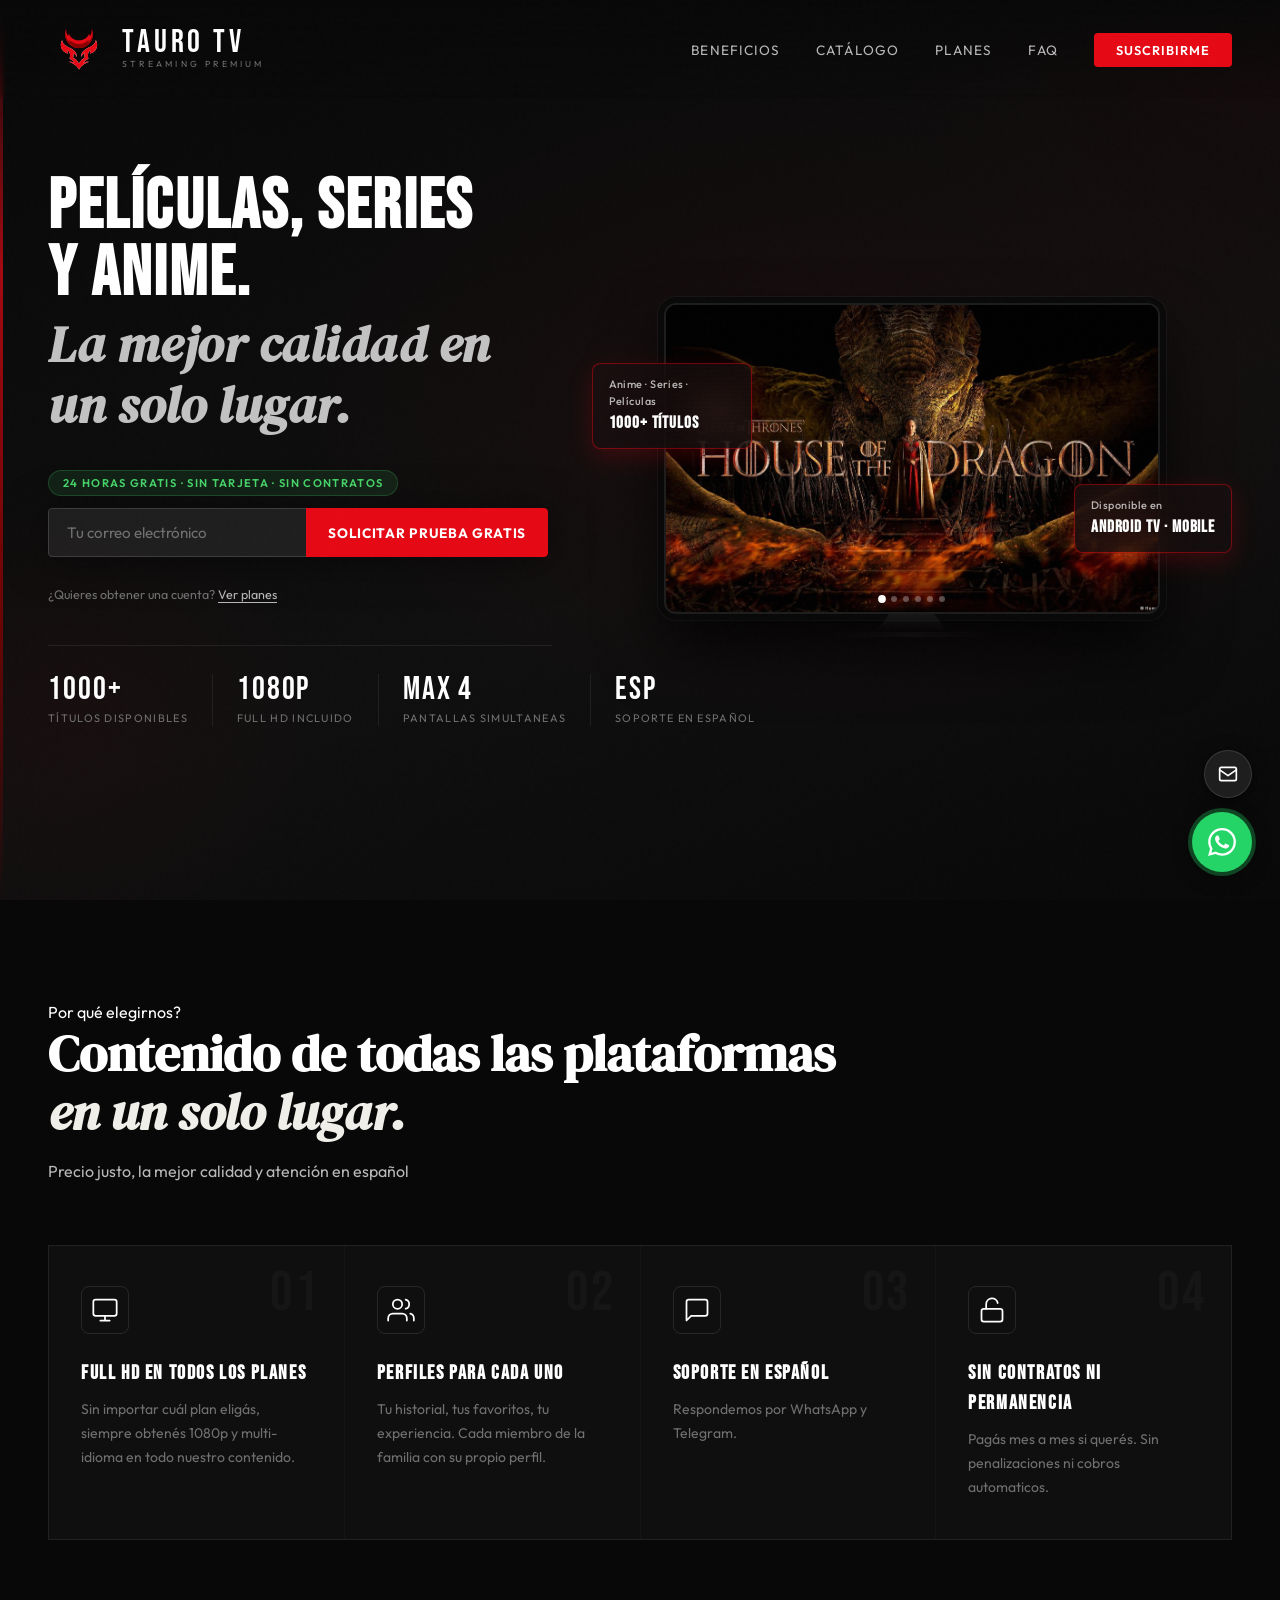
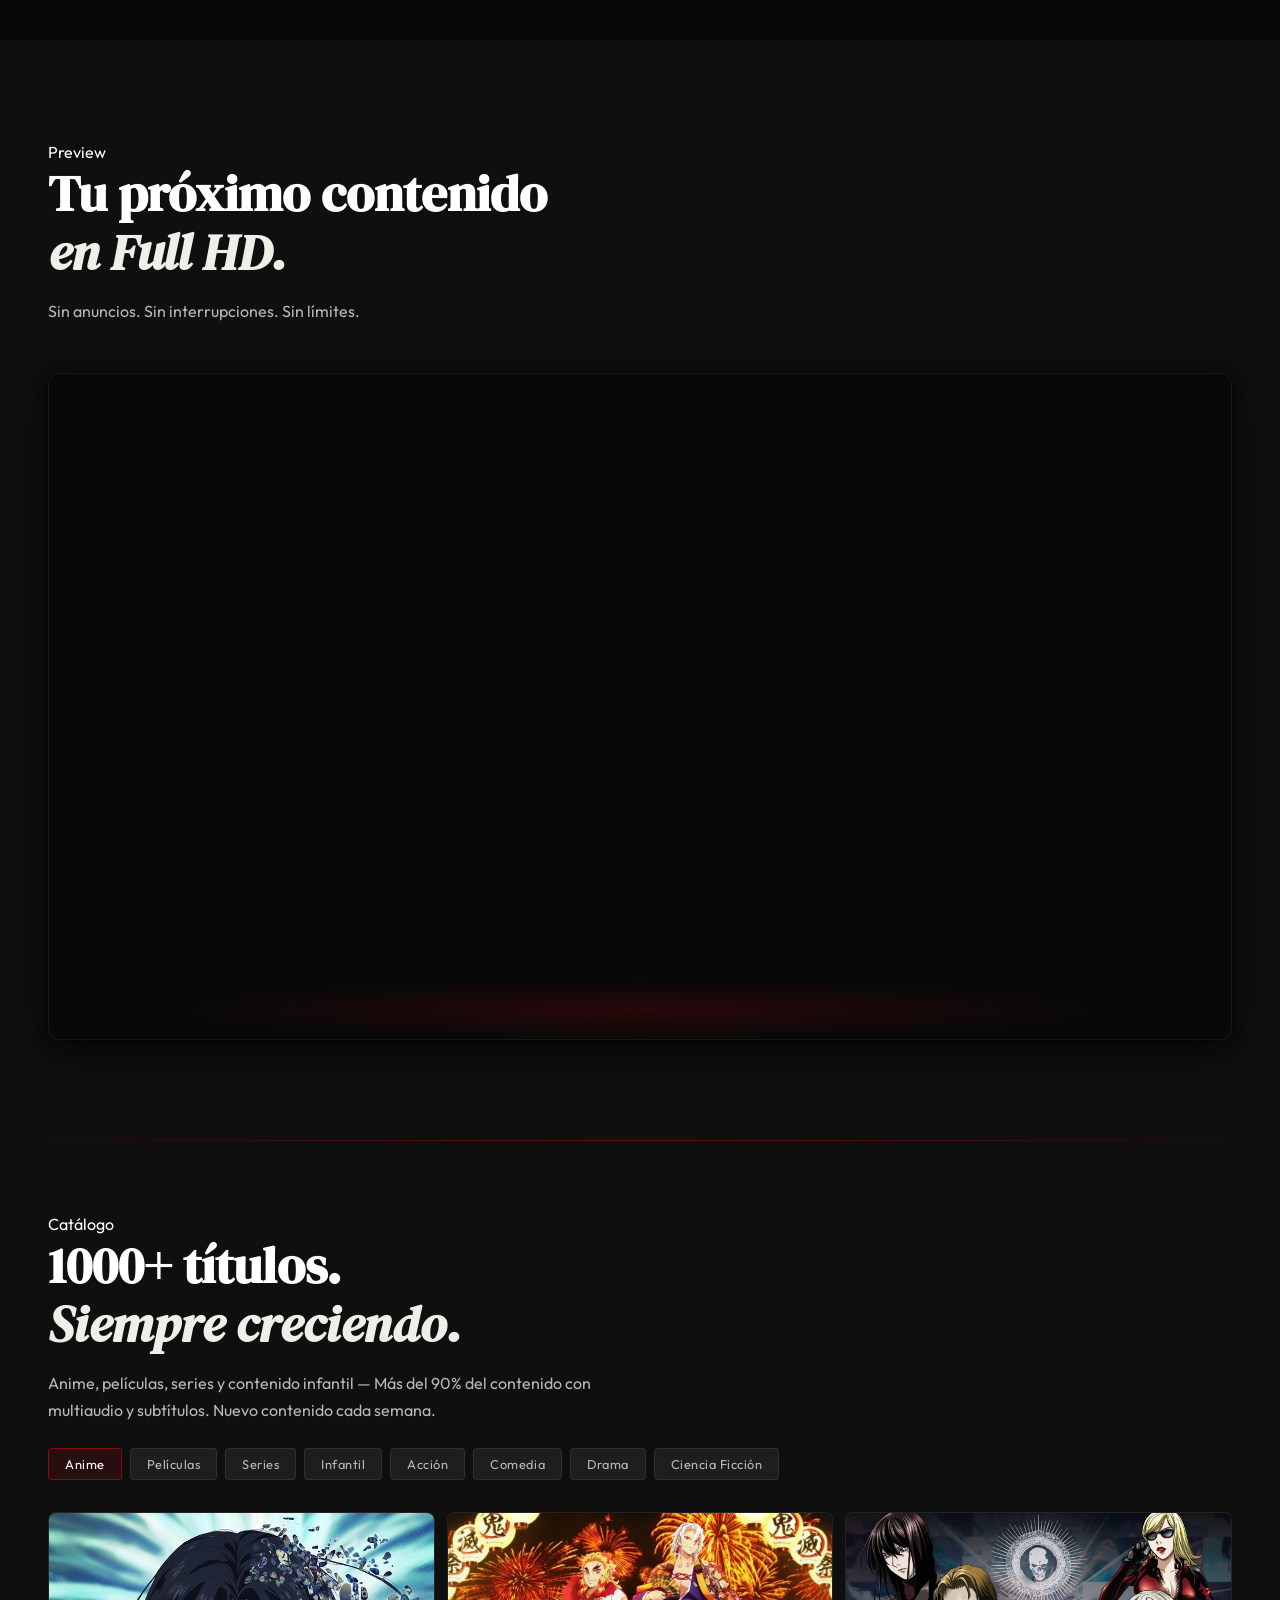
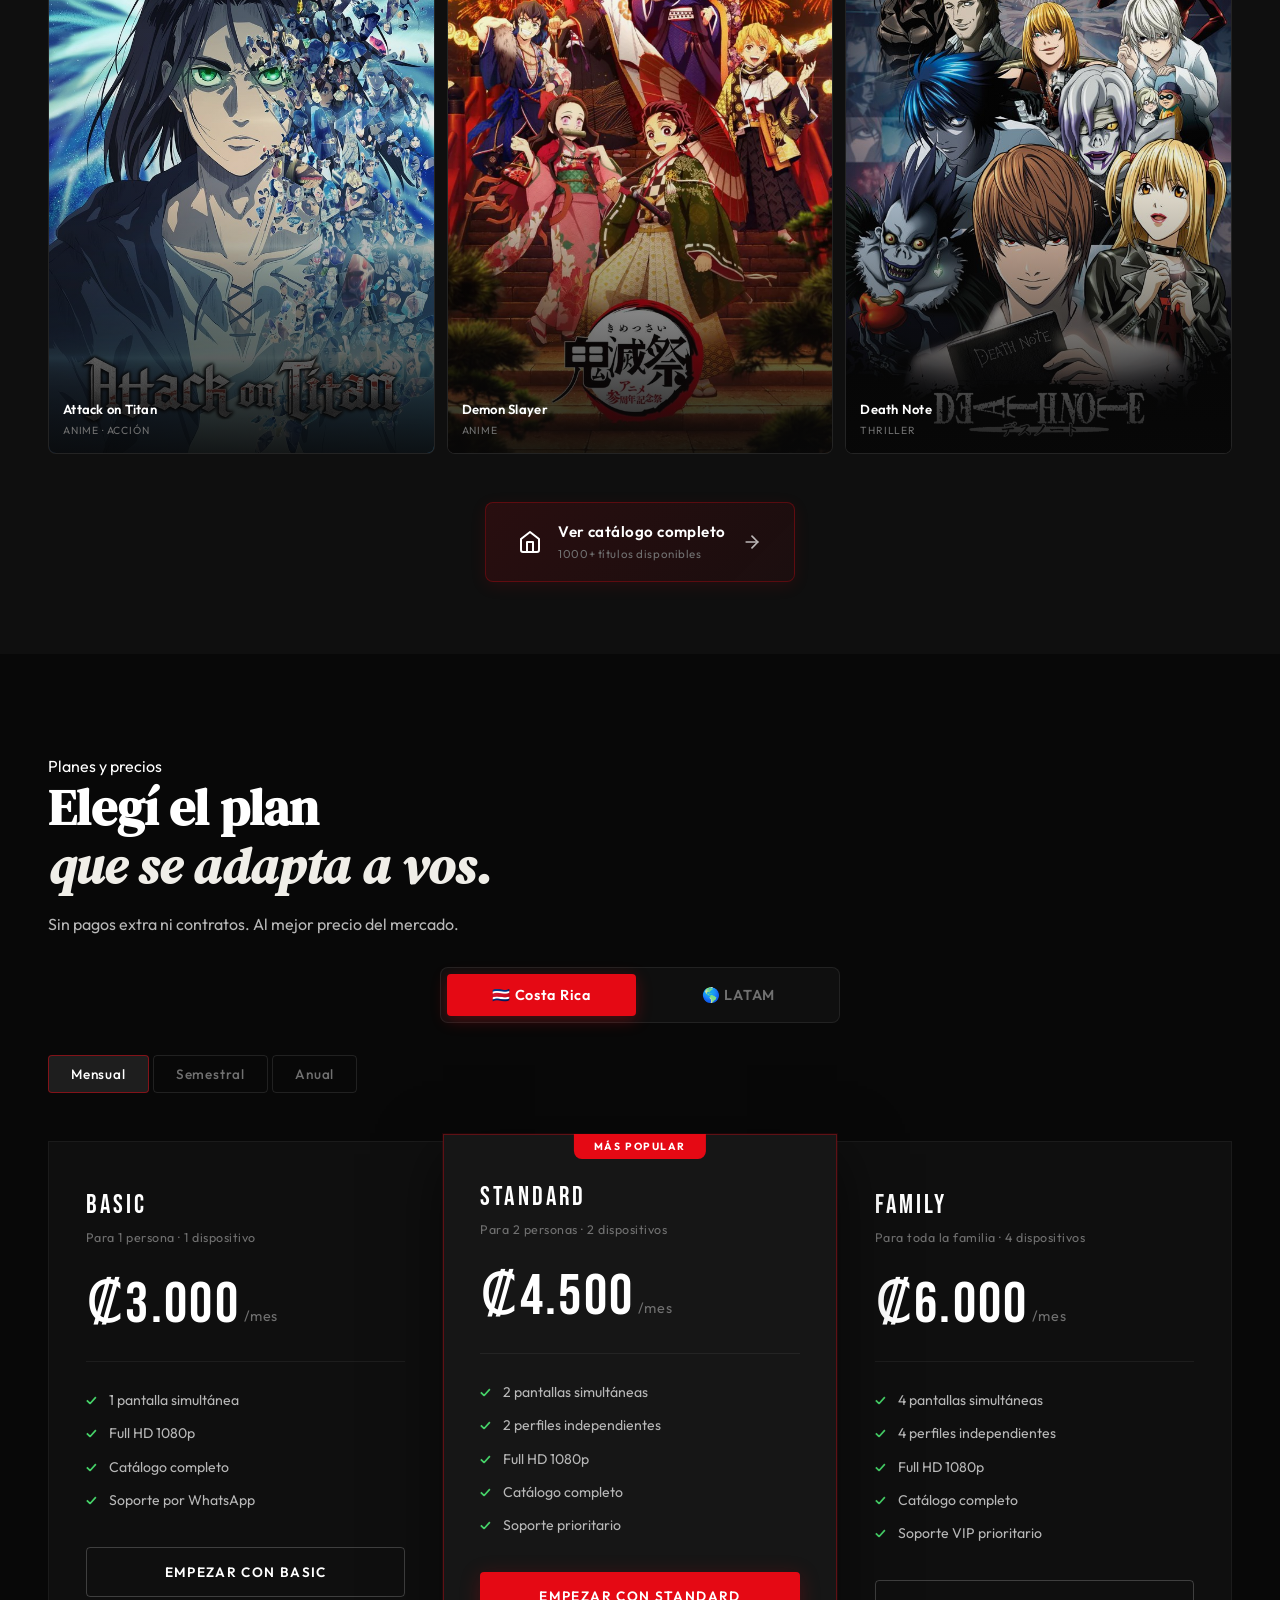
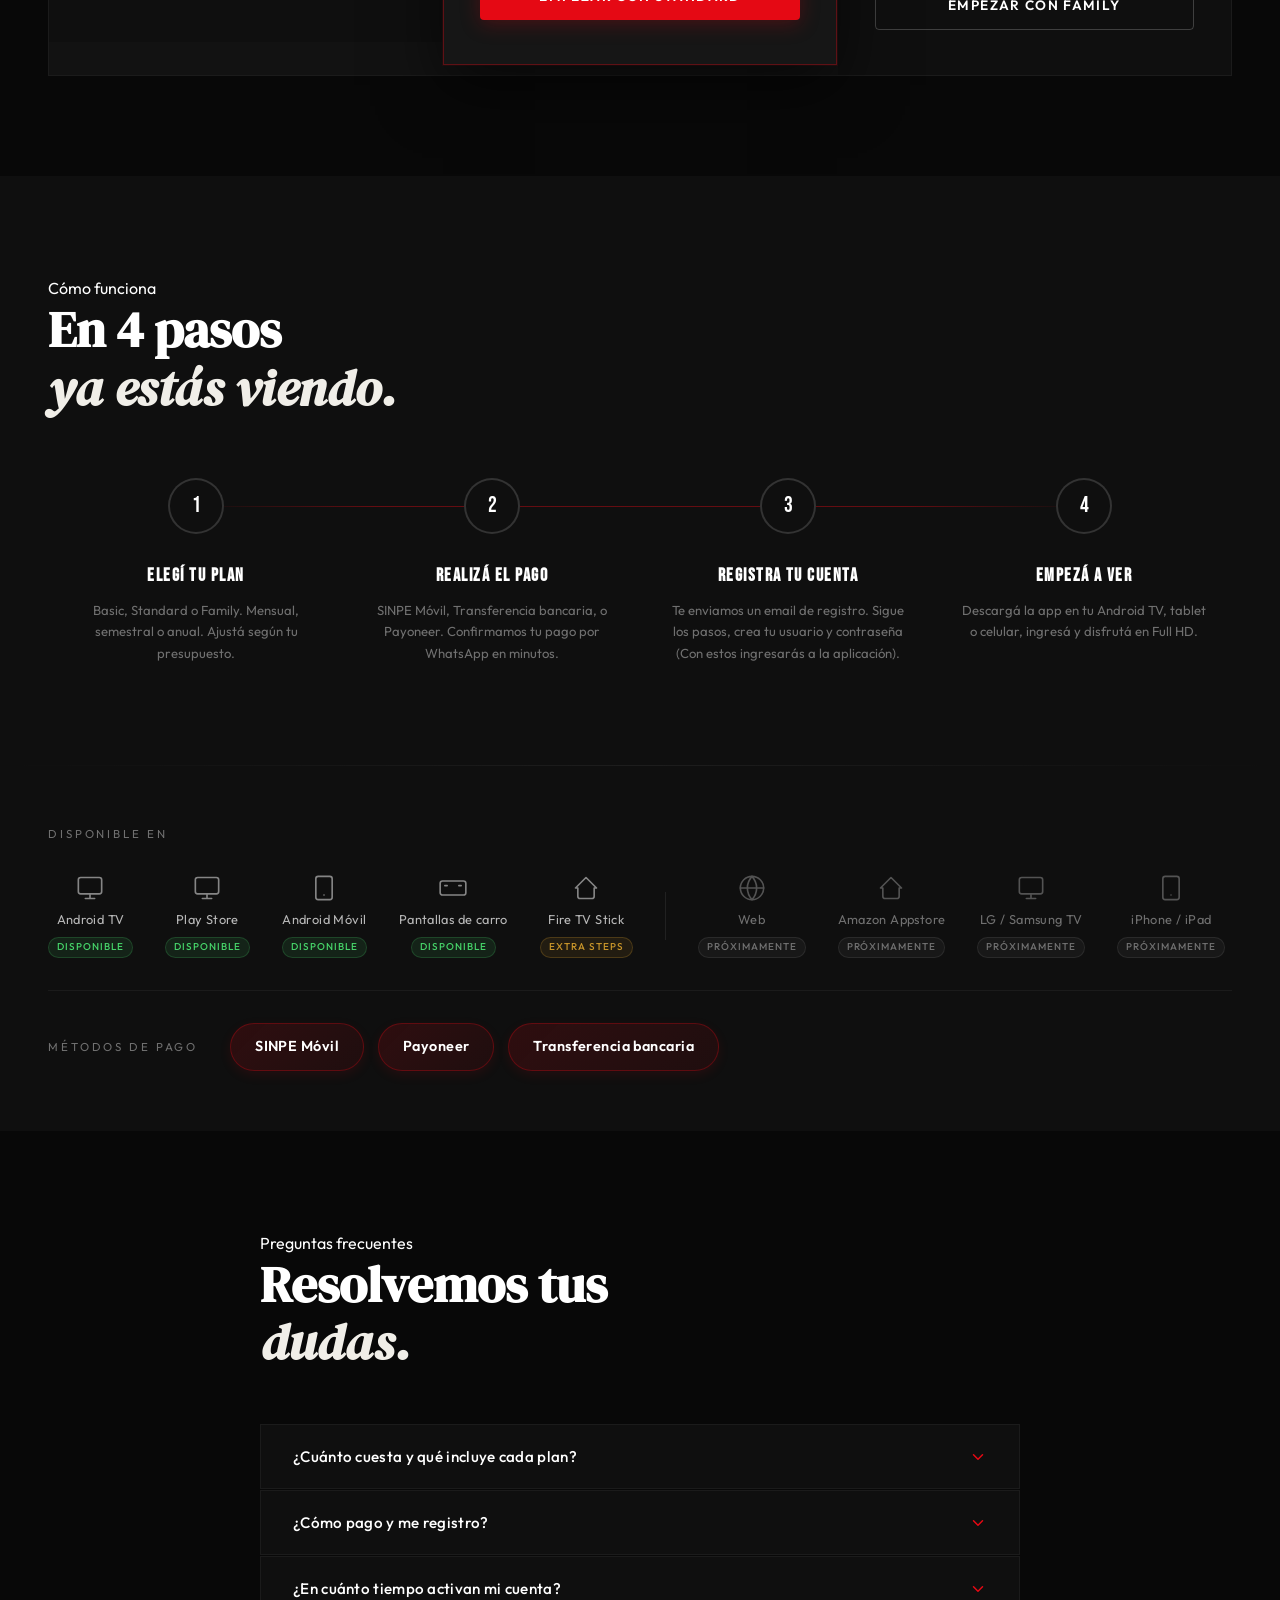
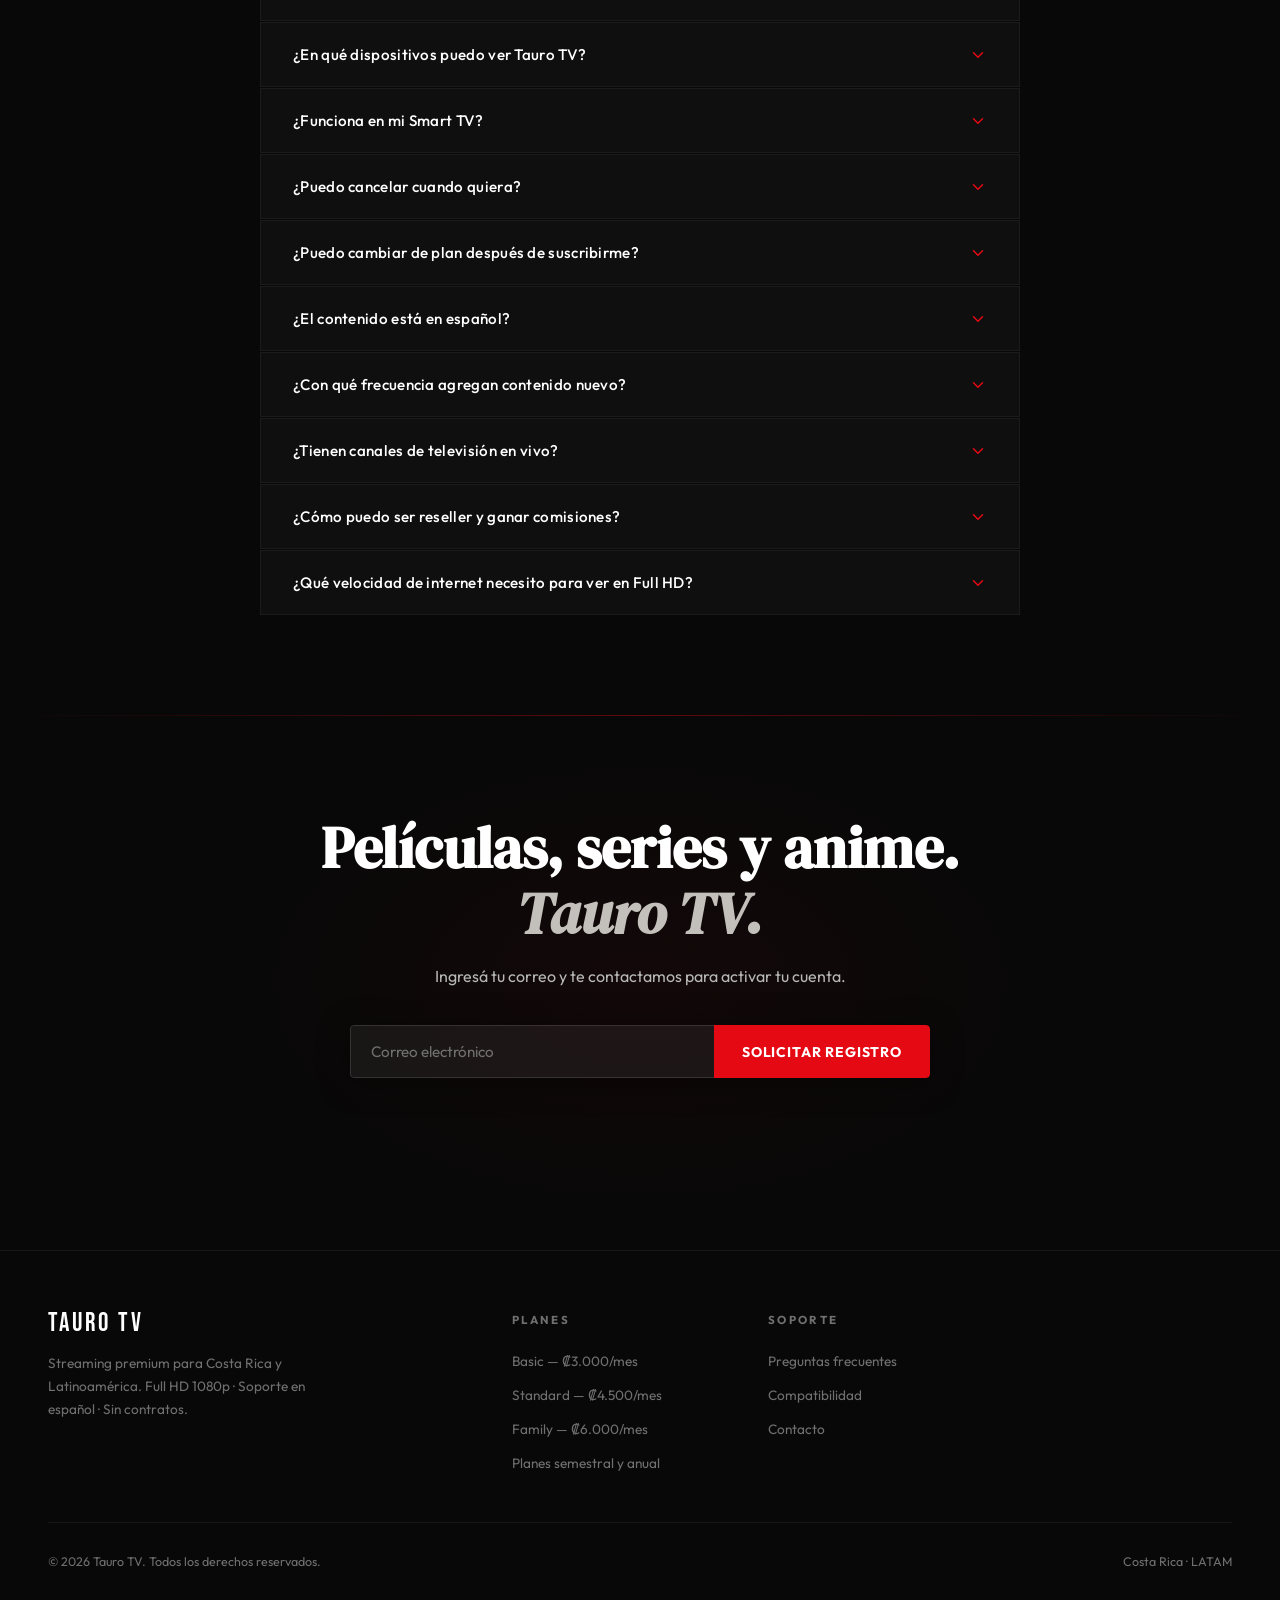
==== commit ba863ba4: "Add files via upload" ====
--- a/index.html
+++ b/index.html
@@ -7,10 +7,10 @@
 
   <!-- SEO Meta Tags -->
   <meta name="description" content="Tauro TV: Plataforma de streaming premium en Costa Rica. +1000 películas, series y anime en Full HD 1080p. Planes desde ₡3.000/mes. Prueba gratis 24 horas. Sin contratos. Soporte en español.">
-  <meta name="keywords" content="streaming Costa Rica, streaming premium, películas online, series online, anime online, streaming español latino, TV online Costa Rica, plataforma streaming, ver películas online, streaming HD, streaming sin contratos, streaming barato Costa Rica, entretenimiento digital">
+  <meta name="keywords" content="tauro tv, taurotv, vortextv, streaming Costa Rica, streaming premium, películas online, series online, anime online, streaming español latino, TV online Costa Rica, plataforma streaming, ver películas online, streaming HD, streaming sin contratos, streaming barato Costa Rica, entretenimiento digital, entretenimiento Costa Rica, ver series gratis, películas Full HD, anime en español, contenido bajo demanda, IPTV Costa Rica, películas y series en español, plataforma de entretenimiento">
   <meta name="author" content="Tauro TV">
   <meta name="robots" content="index, follow, max-image-preview:large, max-snippet:-1, max-video-preview:-1">
-  <link rel="canonical" href="https://taurotv.com/">
+  <link rel="canonical" href="https://taurotv.lat/">
   
   <!-- Geo Targeting -->
   <meta name="geo.region" content="CR">
@@ -18,10 +18,10 @@
   
   <!-- Open Graph / Facebook -->
   <meta property="og:type" content="website">
-  <meta property="og:url" content="https://taurotv.com/">
+  <meta property="og:url" content="https://taurotv.lat/">
   <meta property="og:title" content="Tauro TV — Streaming Premium | Películas, Series y Anime">
   <meta property="og:description" content="+1000 títulos en Full HD 1080p. Planes desde ₡3.000/mes. Prueba gratis 24 horas. Disponible en Android TV, móvil y más. Soporte en español.">
-  <meta property="og:image" content="https://taurotv.com/images/og.jpg">
+  <meta property="og:image" content="https://taurotv.lat/images/og.jpg">
   <meta property="og:image:width" content="1200">
   <meta property="og:image:height" content="630">
   <meta property="og:locale" content="es_CR">
@@ -29,10 +29,10 @@
 
   <!-- Twitter Card -->
   <meta name="twitter:card" content="summary_large_image">
-  <meta name="twitter:url" content="https://taurotv.com/">
+  <meta name="twitter:url" content="https://taurotv.lat/">
   <meta name="twitter:title" content="Tauro TV — Streaming Premium en Costa Rica">
   <meta name="twitter:description" content="+1000 películas, series y anime en Full HD. Desde ₡3.000/mes. Prueba gratis 24h.">
-  <meta name="twitter:image" content="https://taurotv.com/images/og.jpg">
+  <meta name="twitter:image" content="https://taurotv.lat/images/og.jpg">
 
   <!-- Structured Data / Schema.org -->
   <script type="application/ld+json">
@@ -40,11 +40,12 @@
     "@context": "https://schema.org",
     "@type": "WebSite",
     "name": "Tauro TV",
-    "url": "https://taurotv.com/",
-    "description": "Plataforma de streaming premium en Costa Rica con películas, series y anime en Full HD",
+    "alternateName": ["TauroTV", "Vortex TV", "VortexTV", "taurotv"],
+    "url": "https://taurotv.lat/",
+    "description": "Plataforma de streaming y entretenimiento premium en Costa Rica con películas, series y anime en Full HD",
     "potentialAction": {
       "@type": "SearchAction",
-      "target": "https://taurotv.com/?s={search_term_string}",
+      "target": "https://taurotv.lat/catalog.html?q={search_term_string}",
       "query-input": "required name=search_term_string"
     }
   }
@@ -55,9 +56,10 @@
     "@context": "https://schema.org",
     "@type": "Organization",
     "name": "Tauro TV",
-    "url": "https://taurotv.com/",
-    "logo": "https://taurotv.com/images/logo.png",
-    "description": "Streaming premium de películas, series y anime para Costa Rica y LATAM",
+    "alternateName": ["TauroTV", "Vortex TV", "VortexTV"],
+    "url": "https://taurotv.lat/",
+    "logo": "https://taurotv.lat/images/logo.png",
+    "description": "Plataforma de streaming y entretenimiento premium de películas, series y anime para Costa Rica y LATAM",
     "address": {
       "@type": "PostalAddress",
       "addressCountry": "CR",
@@ -65,7 +67,10 @@
     },
     "areaServed": ["CR", "LATAM"],
     "availableLanguage": ["es"],
-    "priceRange": "₡₡"
+    "priceRange": "₡₡",
+    "sameAs": [
+      "https://wa.me/50661719869"
+    ]
   }
   </script>
 
@@ -86,7 +91,7 @@
         "price": "3000",
         "priceCurrency": "CRC",
         "availability": "https://schema.org/InStock",
-        "url": "https://taurotv.com/#pricing"
+        "url": "https://taurotv.lat/#pricing"
       },
       {
         "@type": "Offer",
@@ -94,7 +99,7 @@
         "price": "4500",
         "priceCurrency": "CRC",
         "availability": "https://schema.org/InStock",
-        "url": "https://taurotv.com/#pricing"
+        "url": "https://taurotv.lat/#pricing"
       },
       {
         "@type": "Offer",
@@ -102,7 +107,7 @@
         "price": "6000",
         "priceCurrency": "CRC",
         "availability": "https://schema.org/InStock",
-        "url": "https://taurotv.com/#pricing"
+        "url": "https://taurotv.lat/#pricing"
       }
     ],
     "aggregateRating": {
@@ -229,7 +234,7 @@
     <!-- Stats: 4 en una sola fila usando grid -->
     <div class="hero-stats" aria-label="Estadísticas del servicio">
       <div class="stat-item">
-        <div class="stat-number">800+</div>
+        <div class="stat-number">1000+</div>
         <div class="stat-label">Títulos disponibles</div>
       </div>
       <div class="stat-item">
@@ -285,7 +290,7 @@
       <!-- Floating cards — dentro del frame para no salirse -->
       <div class="floating-card float-card-1">
         <div class="card-text">Anime · Series · Películas</div>
-        <div class="card-value">800+ Títulos</div>
+        <div class="card-value">1000+ Títulos</div>
       </div>
       <div class="floating-card float-card-2">
         <div class="card-text">Disponible en</div>
@@ -375,7 +380,7 @@
 <section class="section content-section" id="catalog" aria-labelledby="catalog-heading">
   <div class="catalog-header reveal">
     <div class="section-label" aria-hidden="true">Catálogo</div>
-    <h2 class="section-title" id="catalog-heading">800+ títulos.<br><em>Siempre creciendo.</em></h2>
+    <h2 class="section-title" id="catalog-heading">1000+ títulos.<br><em>Siempre creciendo.</em></h2>
     <p class="section-subtitle">
       Anime, películas, series y contenido infantil —
       Más del 90% del contenido con multiaudio y subtítulos. Nuevo contenido cada semana.
@@ -418,9 +423,7 @@
 
   <!-- Botón para ver catálogo completo -->
   <div class="catalog-cta reveal">
-    <a href="https://docs.google.com/spreadsheets/d/e/2PACX-1vTDRUkiWXwlGMqyFLPbX1eEcZxFd828Ie9bW-GHhKZeS-QuSdvkadf7ryTspc-nuQ/pubhtml" 
-       target="_blank" 
-       rel="noopener noreferrer" 
+    <a href="catalog.html" 
        class="catalog-btn">
       <svg class="catalog-btn-icon" viewBox="0 0 24 24" fill="none" stroke="currentColor" stroke-width="2" stroke-linecap="round" stroke-linejoin="round" aria-hidden="true">
         <path d="M3 9l9-7 9 7v11a2 2 0 0 1-2 2H5a2 2 0 0 1-2-2z"/>
@@ -428,7 +431,7 @@
       </svg>
       <span class="catalog-btn-text">
         <span class="catalog-btn-main">Ver catálogo completo</span>
-        <span class="catalog-btn-sub">800+ títulos disponibles</span>
+        <span class="catalog-btn-sub">1000+ títulos disponibles</span>
       </span>
       <svg class="catalog-btn-arrow" viewBox="0 0 24 24" fill="none" stroke="currentColor" stroke-width="2" stroke-linecap="round" stroke-linejoin="round" aria-hidden="true">
         <line x1="5" y1="12" x2="19" y2="12"/>
